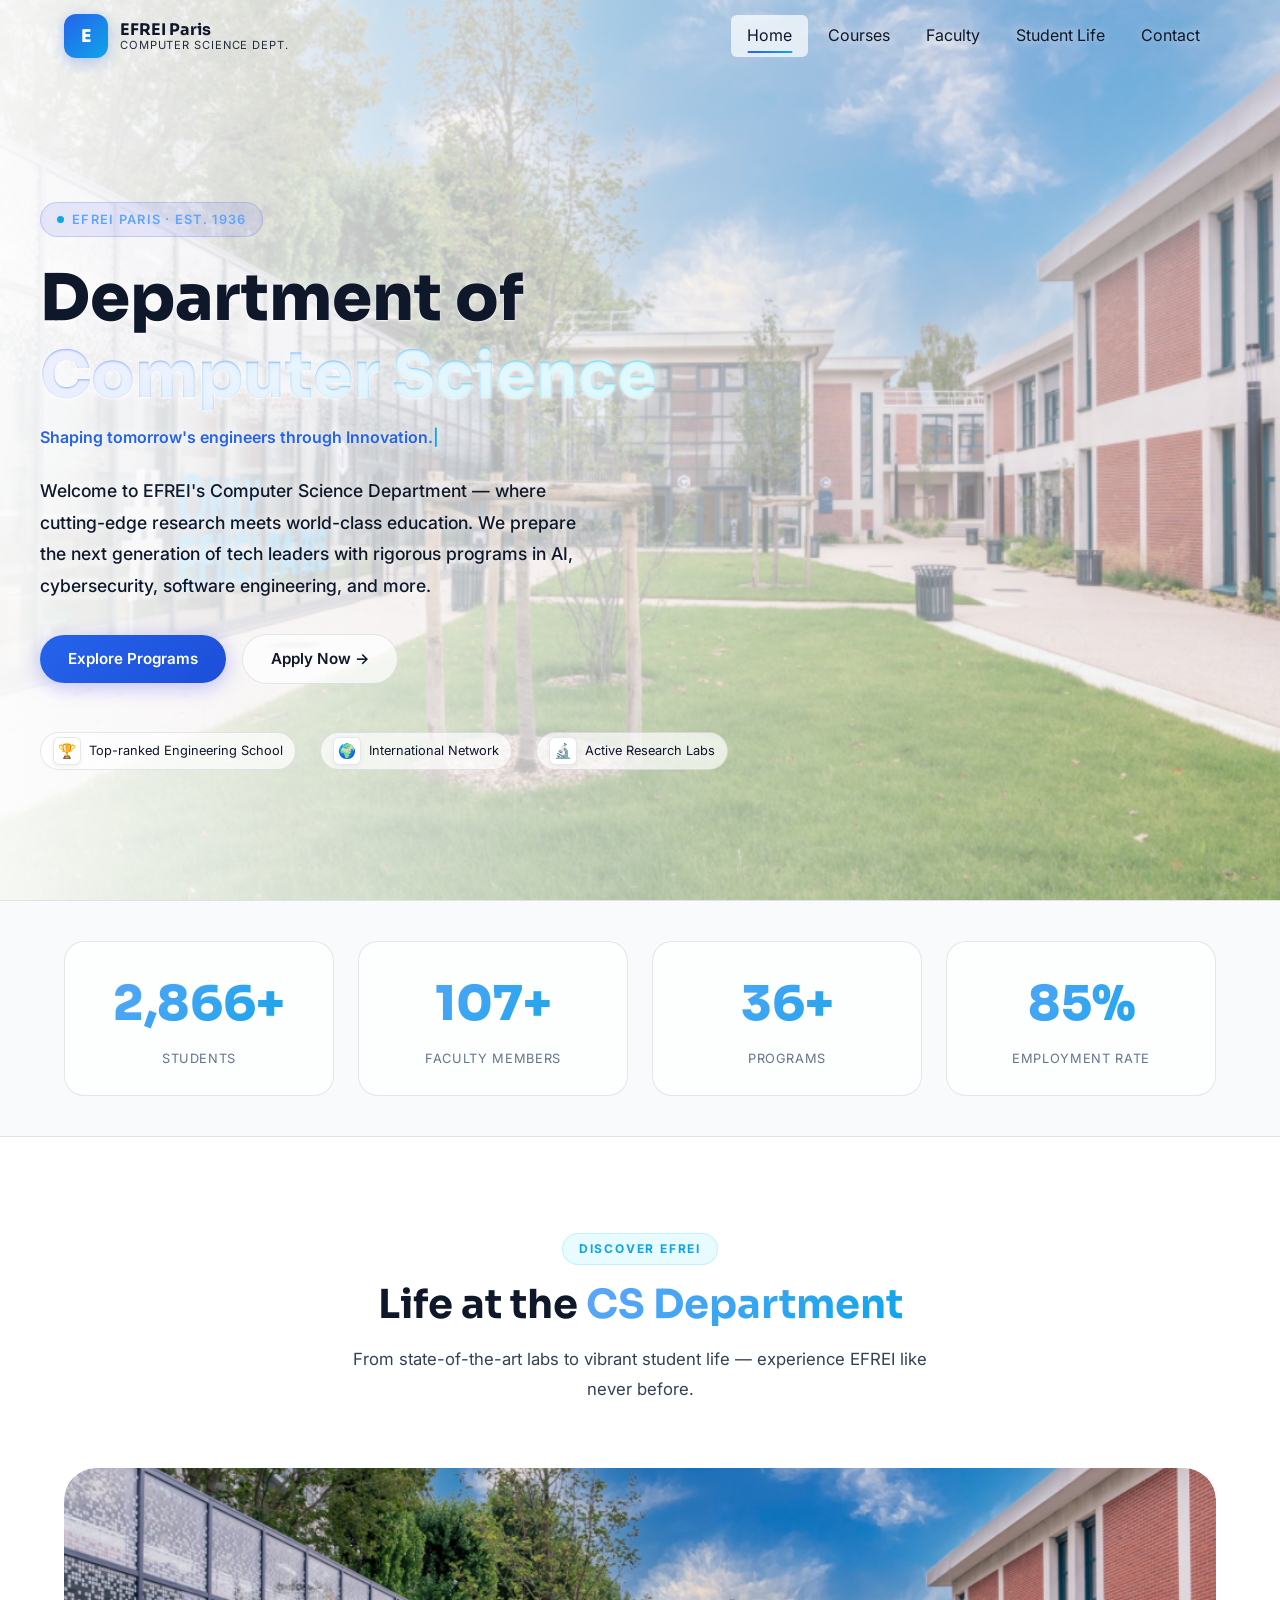
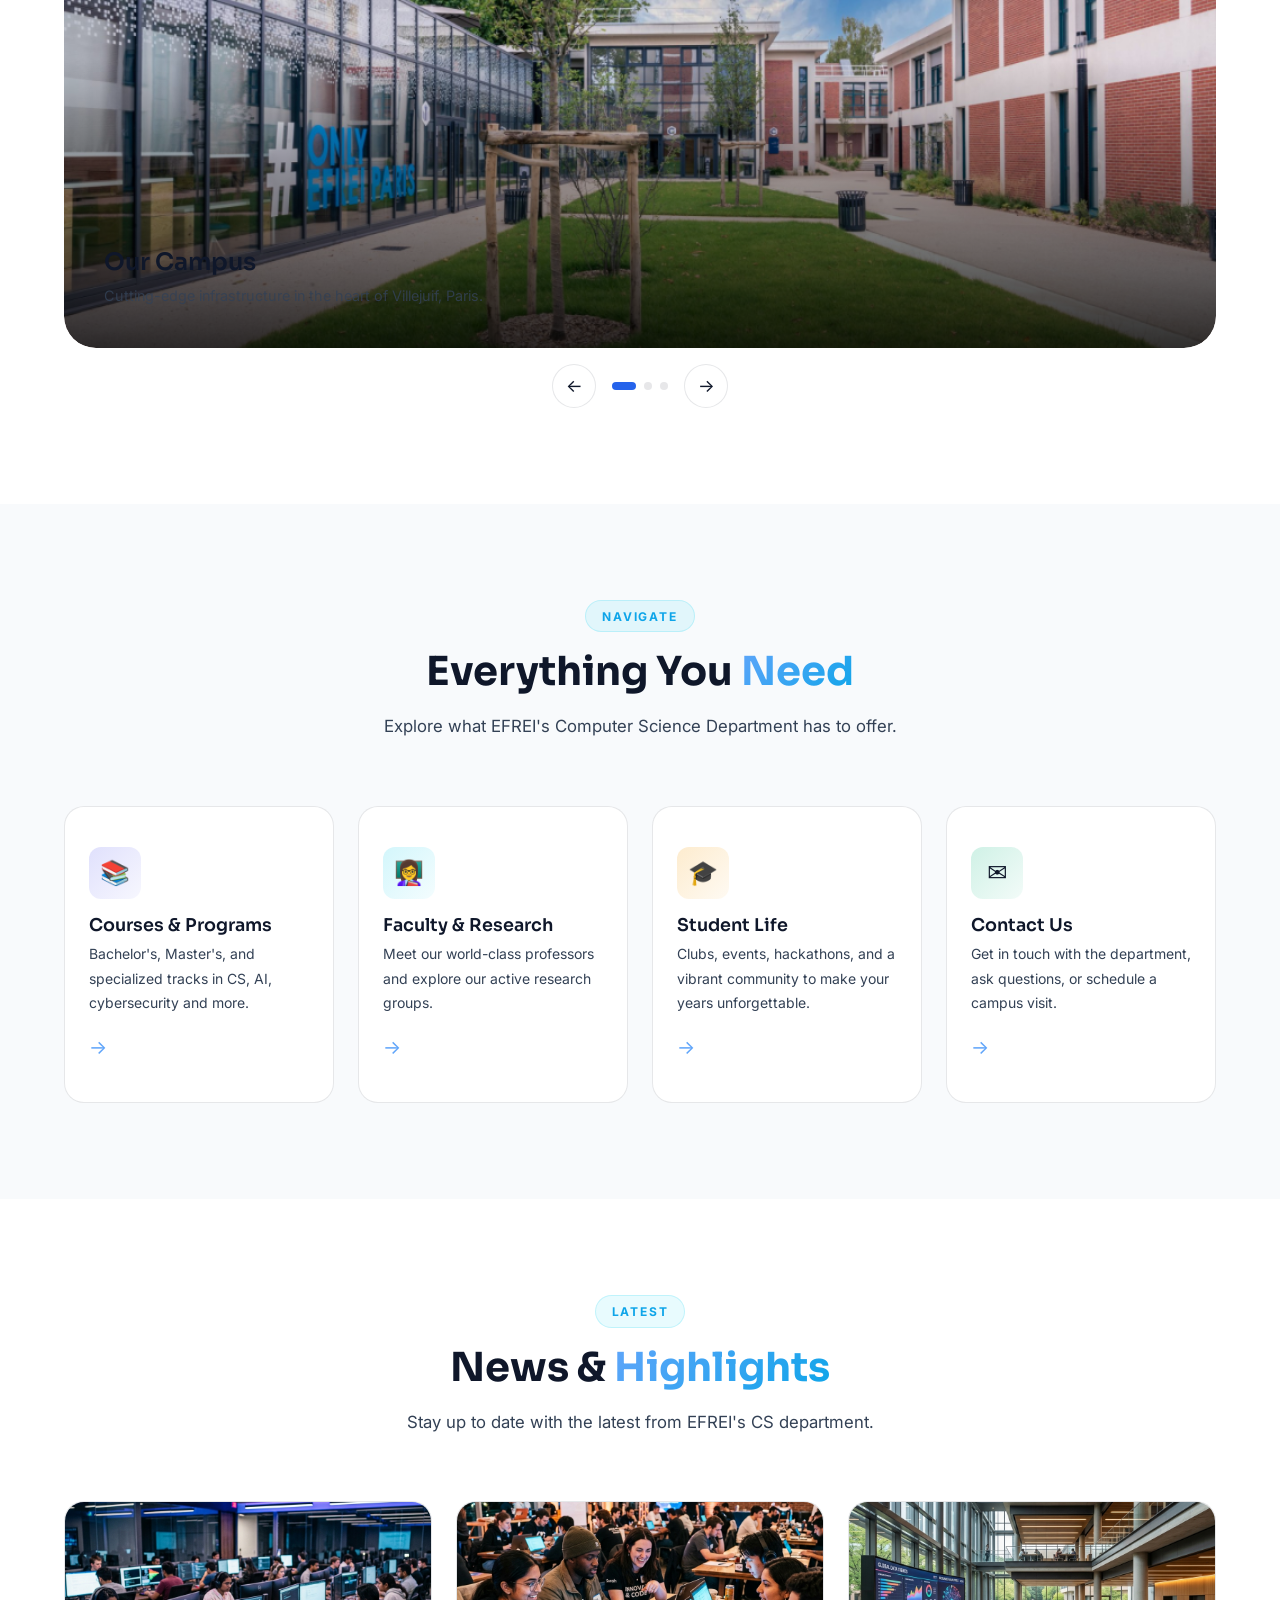
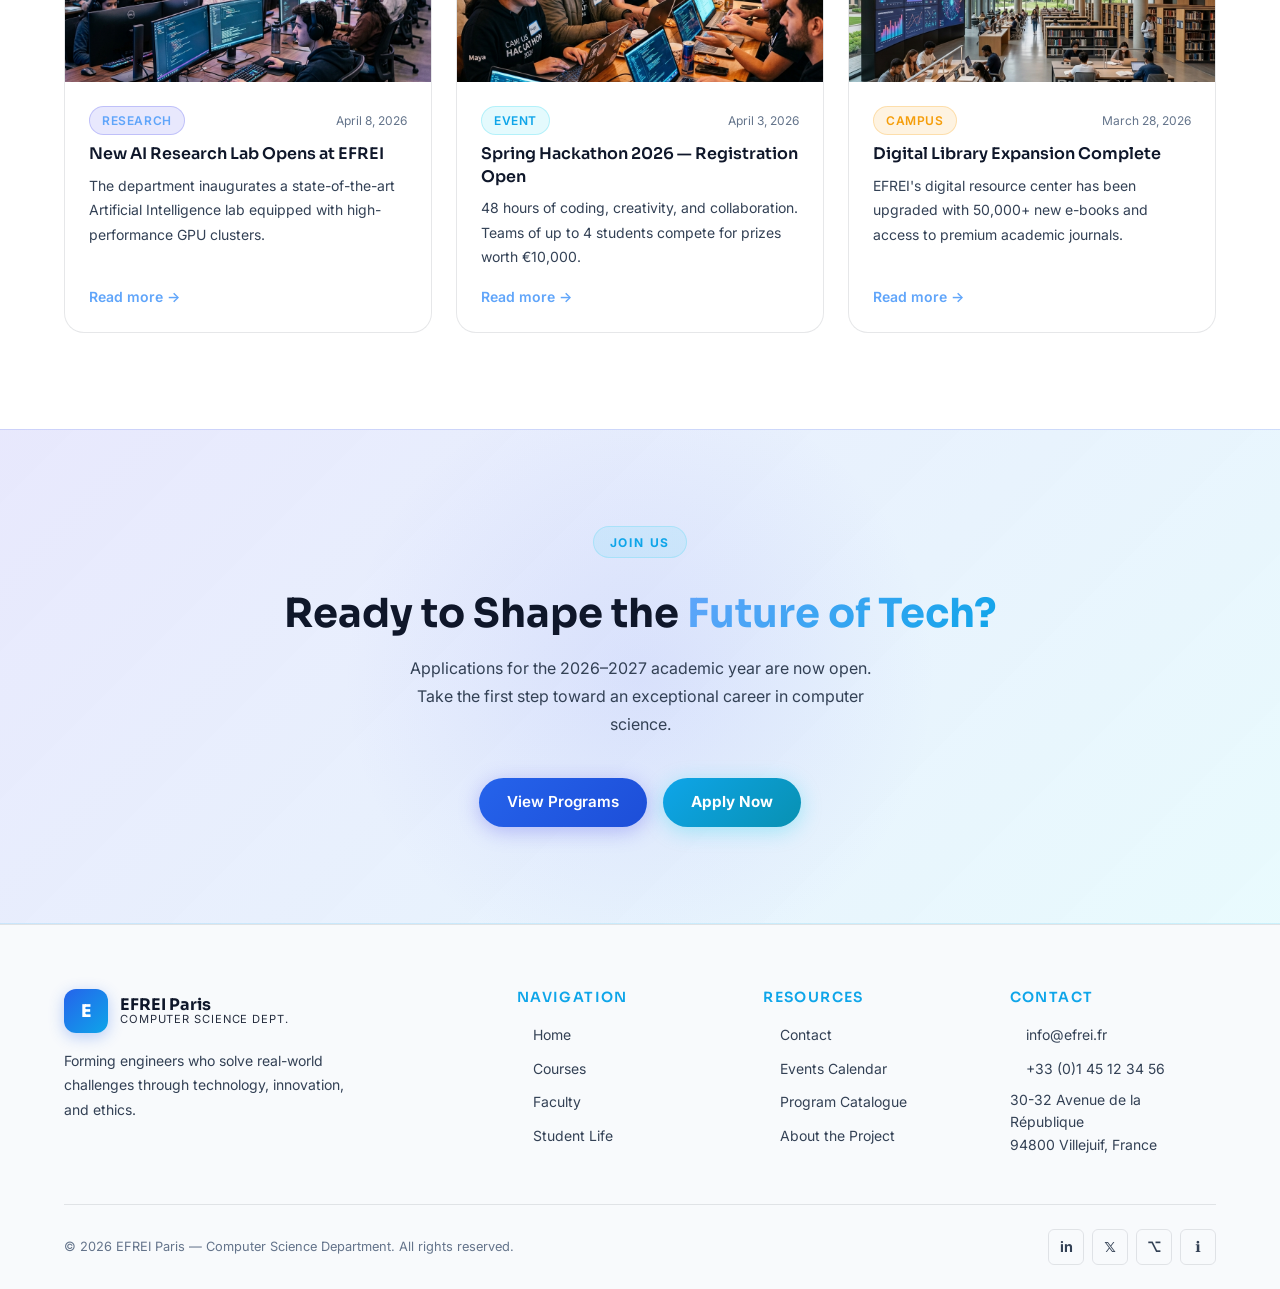
==== index.html @ dd6ec796 "Initial commit of the Web Project" ====
<!DOCTYPE html>
<html lang="en">

<head>
  <meta charset="UTF-8">
  <meta name="viewport" content="width=device-width, initial-scale=1.0">
  <meta name="description"
    content="EFREI Paris — Computer Science Department. Discover our programs, faculty, research, and student life at one of France's leading engineering schools.">
  <meta name="keywords" content="EFREI, computer science, engineering, Paris, university, CS programs">
  <meta name="author" content="Mathys CUEVAS--YIM, Erwan WONG">
  <title>EFREI — Computer Science Department</title>
  <link rel="stylesheet" href="assets/css/style.css">
  <link rel="stylesheet" href="assets/css/animations.css">
  <link rel="stylesheet" href="assets/css/responsive.css">
  <style>
    /* ---- HOME-SPECIFIC STYLES ---- */

    /* Hero */
    .hero {
      min-height: 100vh;
      display: flex;
      align-items: center;
      position: relative;
      overflow: hidden;
      background: #ffffff;
    }

    .hero-bg {
      position: absolute;
      inset: 0;
      background-image: url('assets/images/Campus.png');
      background-size: cover;
      background-position: center;
      opacity: 1;
      z-index: 0;
    }

    .hero-bg-gradient {
      position: absolute;
      inset: 0;
      background: linear-gradient(90deg,
          rgba(255, 255, 255, 0.95) 0%,
          rgba(255, 255, 255, 0.7) 40%,
          rgba(255, 255, 255, 0.3) 100%);
      z-index: 1;
    }

    .hero-content {
      position: relative;
      z-index: 2;
      padding: calc(var(--header-height) + 3rem) 0 3rem;
      width: 100%;
    }

    .hero-content-inner {
      max-width: 700px;
    }

    .hero-label {
      display: inline-flex;
      align-items: center;
      gap: 0.5rem;
      padding: 0.4rem 1rem;
      background: rgba(99, 102, 241, 0.12);
      border: 1px solid rgba(99, 102, 241, 0.25);
      border-radius: var(--radius-full);
      font-size: 0.8rem;
      font-weight: 600;
      color: var(--color-primary-light);
      text-transform: uppercase;
      letter-spacing: 0.1em;
      margin-bottom: 1.5rem;
    }

    .hero-label-dot {
      width: 7px;
      height: 7px;
      border-radius: 50%;
      background: var(--color-accent);
      animation: pulseDot 2s ease infinite;
    }

    .hero-title {
      margin-bottom: 0.5rem;
      font-size: clamp(2.4rem, 6vw, 4rem);
      text-shadow: 0 1px 2px rgba(255, 255, 255, 0.8), 0 0 15px rgba(255, 255, 255, 0.5);
    }

    .hero-typed-line {
      min-height: 1.3em;
      color: var(--color-primary);
      font-weight: 600;
      text-shadow: 0 0 10px rgba(255, 255, 255, 0.8);
    }

    .hero-desc {
      font-size: 1.1rem;
      line-height: 1.8;
      margin: 1.5rem 0 2rem;
      max-width: 560px;
      text-shadow: 0 0 10px rgba(255, 255, 255, 0.8);
      font-weight: 500;
      color: var(--text-primary);
    }

    .hero-actions {
      display: flex;
      align-items: center;
      gap: 1rem;
      flex-wrap: wrap;
      margin-bottom: 3rem;
    }

    .hero-badge-row {
      display: flex;
      gap: 1.5rem;
      align-items: center;
      flex-wrap: wrap;
    }

    .hero-badge {
      display: flex;
      align-items: center;
      gap: 0.5rem;
      font-size: 0.8rem;
      color: var(--text-primary);
      background: rgba(255, 255, 255, 0.7);
      padding: 0.25rem 0.75rem;
      border-radius: var(--radius-full);
      backdrop-filter: blur(4px);
      -webkit-backdrop-filter: blur(4px);
      border: 1px solid var(--glass-border);
    }

    .hero-badge-icon {
      width: 28px;
      height: 28px;
      border-radius: var(--radius-sm);
      background: #fff;
      border: 1px solid var(--glass-border);
      display: flex;
      align-items: center;
      justify-content: center;
      font-size: 0.9rem;
      box-shadow: 0 2px 5px rgba(0,0,0,0.05);
    }

    /* Stats section */
    .stats-section {
      background: var(--bg-secondary);
      border-top: 1px solid var(--glass-border);
      border-bottom: 1px solid var(--glass-border);
      padding: var(--space-xl) 0;
    }

    .hero-stats {
      display: grid;
      grid-template-columns: repeat(4, 1fr);
      gap: var(--space-lg);
    }

    .stat-item {
      text-align: center;
      padding: var(--space-lg);
      border-radius: var(--radius-lg);
      background: var(--glass);
      border: 1px solid var(--glass-border);
      transition: all var(--transition-base);
    }

    .stat-item:hover {
      border-color: rgba(99, 102, 241, 0.3);
      background: rgba(99, 102, 241, 0.05);
      transform: translateY(-4px);
    }

    .stat-label {
      font-size: 0.8rem;
      color: var(--text-muted);
      margin-top: 0.35rem;
      text-transform: uppercase;
      letter-spacing: 0.05em;
    }

    /* Carousel section */
    .carousel-section {
      padding: var(--space-3xl) 0;
      background: var(--bg-primary);
    }

    .carousel-slide-content {
      position: relative;
      height: 480px;
      overflow: hidden;
      border-radius: var(--radius-xl);
    }

    .carousel-slide-content img {
      width: 100%;
      height: 100%;
      object-fit: cover;
    }

    .carousel-slide-overlay {
      position: absolute;
      inset: 0;
      background: linear-gradient(to top, rgba(0, 0, 0, 0.8) 0%, transparent 60%);
      display: flex;
      align-items: flex-end;
      padding: var(--space-xl);
    }

    .carousel-slide-text h3 {
      font-size: 1.5rem;
      margin-bottom: 0.35rem;
    }

    .carousel-slide-text p {
      font-size: 0.9rem;
      opacity: 0.85;
    }

    /* Quick Links */
    .quick-links-section {
      padding: var(--space-3xl) 0;
      background: var(--bg-secondary);
    }

    .quick-links-grid {
      display: grid;
      grid-template-columns: repeat(4, 1fr);
      gap: var(--space-lg);
    }

    .quick-link-card {
      display: flex;
      flex-direction: column;
      align-items: flex-start;
      padding: var(--space-xl) var(--space-lg);
      background: var(--surface);
      border: 1px solid var(--glass-border);
      border-radius: var(--radius-lg);
      text-decoration: none;
      transition: all var(--transition-base);
      position: relative;
      overflow: hidden;
    }

    .quick-link-card::before {
      content: '';
      position: absolute;
      inset: 0;
      background: linear-gradient(135deg, rgba(99, 102, 241, 0.08), transparent);
      opacity: 0;
      transition: opacity var(--transition-base);
    }

    .quick-link-card:hover {
      transform: translateY(-8px);
      border-color: rgba(99, 102, 241, 0.4);
      box-shadow: var(--shadow-lg), var(--shadow-glow);
    }

    .quick-link-card:hover::before {
      opacity: 1;
    }

    .quick-link-icon {
      width: 52px;
      height: 52px;
      border-radius: var(--radius-md);
      display: flex;
      align-items: center;
      justify-content: center;
      font-size: 1.5rem;
      margin-bottom: var(--space-md);
    }

    .quick-link-card h3 {
      font-size: 1.1rem;
      margin-bottom: 0.4rem;
      position: relative;
    }

    .quick-link-card p {
      font-size: 0.875rem;
      position: relative;
      flex: 1;
    }

    .quick-link-arrow {
      margin-top: var(--space-md);
      color: var(--color-primary-light);
      font-size: 1.2rem;
      transition: transform var(--transition-base);
      position: relative;
    }

    .quick-link-card:hover .quick-link-arrow {
      transform: translateX(6px);
    }

    /* News / highlights */
    .news-section {
      padding: var(--space-3xl) 0;
      background: var(--bg-primary);
    }

    .news-card {
      background: var(--surface);
      border: 1px solid var(--glass-border);
      border-radius: var(--radius-lg);
      overflow: hidden;
      transition: all var(--transition-base);
      display: flex;
      flex-direction: column;
    }

    .news-card:hover {
      transform: translateY(-6px);
      box-shadow: var(--shadow-lg), var(--shadow-glow);
      border-color: rgba(99, 102, 241, 0.3);
    }

    .news-card-img {
      width: 100%;
      height: 180px;
      object-fit: cover;
    }

    .news-card-body {
      padding: var(--space-lg);
      flex: 1;
      display: flex;
      flex-direction: column;
    }

    .news-meta {
      display: flex;
      align-items: center;
      justify-content: space-between;
      margin-bottom: var(--space-sm);
    }

    .news-date {
      font-size: 0.75rem;
      color: var(--text-muted);
    }

    .news-card-body h4 {
      margin-bottom: 0.5rem;
      font-size: 1rem;
      line-height: 1.4;
    }

    .news-card-body p {
      font-size: 0.875rem;
      flex: 1;
    }

    .news-read-more {
      margin-top: var(--space-md);
      font-size: 0.875rem;
      font-weight: 600;
      color: var(--color-primary-light);
      display: inline-flex;
      align-items: center;
      gap: 0.35rem;
      transition: gap var(--transition-fast);
    }

    .news-card:hover .news-read-more {
      gap: 0.65rem;
    }

    /* CTA banner */
    .cta-banner {
      padding: var(--space-3xl) 0;
      background: linear-gradient(135deg, rgba(99, 102, 241, 0.15) 0%, rgba(34, 211, 238, 0.1) 100%);
      border-top: 1px solid rgba(99, 102, 241, 0.2);
      border-bottom: 1px solid rgba(34, 211, 238, 0.15);
      text-align: center;
      position: relative;
      overflow: hidden;
    }

    .cta-banner::before {
      content: '';
      position: absolute;
      top: 50%;
      left: 50%;
      transform: translate(-50%, -50%);
      width: 600px;
      height: 600px;
      background: radial-gradient(circle, rgba(99, 102, 241, 0.12), transparent 70%);
      pointer-events: none;
    }

    .cta-banner-content {
      position: relative;
      z-index: 1;
    }

    .cta-banner h2 {
      margin-bottom: var(--space-md);
    }

    .cta-banner p {
      max-width: 500px;
      margin: 0 auto var(--space-xl);
    }

    .cta-banner-actions {
      display: flex;
      align-items: center;
      justify-content: center;
      gap: var(--space-md);
      flex-wrap: wrap;
    }
  </style>
</head>

<body>

  <!-- Scroll Progress -->
  <div id="scroll-progress" role="progressbar" aria-label="Page scroll progress"></div>

  <!-- ===== HEADER ===== -->
  <header id="site-header">
    <div class="container header-inner">

      <a href="index.html" class="site-logo" aria-label="EFREI Computer Science Department Home">
        <div class="logo-mark" aria-hidden="true">E</div>
        <div class="logo-text">
          <span class="logo-title">EFREI Paris</span>
          <span class="logo-sub">Computer Science Dept.</span>
        </div>
      </a>

      <nav class="main-nav" aria-label="Main navigation">
        <ul>
          <li><a href="index.html" class="active">Home</a></li>
          <li><a href="pages/courses.html">Courses</a></li>
          <li><a href="pages/faculty.html">Faculty</a></li>
          <li><a href="pages/student-life.html">Student Life</a></li>
          <li><a href="pages/contact.html">Contact</a></li>
        </ul>
      </nav>

      <button class="hamburger" id="hamburger" aria-label="Open navigation menu" aria-expanded="false"
        aria-controls="mobile-nav">
        <span></span><span></span><span></span>
      </button>

    </div>
  </header>

  <!-- Mobile Nav -->
  <nav class="mobile-nav" id="mobile-nav" aria-label="Mobile navigation">
    <ul>
      <li><a href="index.html" class="active">Home</a></li>
      <li><a href="pages/courses.html">Courses</a></li>
      <li><a href="pages/faculty.html">Faculty</a></li>
      <li><a href="pages/student-life.html">Student Life</a></li>
      <li><a href="pages/contact.html">Contact</a></li>
      <li><a href="pages/about.html">About the Project</a></li>
    </ul>
  </nav>

  <!-- ===== HERO ===== -->
  <main>
    <section class="hero" aria-label="Hero section">
      <div class="hero-bg" aria-hidden="true"></div>
      <div class="hero-bg-gradient" aria-hidden="true"></div>

      <!-- Animated orbs -->
      <div class="hero-orb hero-orb-1" aria-hidden="true"></div>
      <div class="hero-orb hero-orb-2" aria-hidden="true"></div>
      <div class="hero-orb hero-orb-3" aria-hidden="true"></div>

      <!-- Floating shapes -->
      <div class="float-shape float-shape-1" aria-hidden="true"></div>
      <div class="float-shape float-shape-2" aria-hidden="true"></div>
      <div class="float-shape float-shape-3" aria-hidden="true"></div>

      <div class="container hero-content">
        <div class="hero-content-inner">

          <div class="hero-label hero-animate-1">
            <span class="hero-label-dot" aria-hidden="true"></span>
            EFREI Paris · Est. 1936
          </div>

          <h1 class="hero-title hero-animate-2">
            Department of<br>
            <span class="animated-gradient-text">Computer Science</span>
          </h1>

          <p class="hero-typed-line hero-animate-2" aria-live="polite">
            Shaping tomorrow's engineers through
            <span id="typing-target" class="typing-cursor" aria-hidden="true">Innovation.</span>
          </p>

          <p class="hero-desc hero-animate-3">
            Welcome to EFREI's Computer Science Department — where cutting-edge research meets
            world-class education. We prepare the next generation of tech leaders with rigorous
            programs in AI, cybersecurity, software engineering, and more.
          </p>

          <div class="hero-actions hero-animate-4">
            <a href="pages/courses.html" class="btn btn-primary">Explore Programs</a>
            <a href="pages/contact.html" class="btn btn-outline">Apply Now →</a>
          </div>

          <div class="hero-badge-row hero-animate-5">
            <div class="hero-badge">
              <span class="hero-badge-icon" aria-hidden="true">🏆</span>
              <span>Top-ranked Engineering School</span>
            </div>
            <div class="hero-badge">
              <span class="hero-badge-icon" aria-hidden="true">🌍</span>
              <span>International Network</span>
            </div>
            <div class="hero-badge">
              <span class="hero-badge-icon" aria-hidden="true">🔬</span>
              <span>Active Research Labs</span>
            </div>
          </div>

        </div>
      </div>
    </section>

    <!-- ===== STATS ===== -->
    <section class="stats-section" aria-label="Department statistics">
      <div class="container">
        <div class="hero-stats">

          <div class="stat-item reveal">
            <span class="stat-number" data-target="3200" data-suffix="+" aria-label="3200 plus students">0</span>
            <p class="stat-label">Students</p>
          </div>

          <div class="stat-item reveal delay-1">
            <span class="stat-number" data-target="120" data-suffix="+" aria-label="120 plus faculty">0</span>
            <p class="stat-label">Faculty Members</p>
          </div>

          <div class="stat-item reveal delay-2">
            <span class="stat-number" data-target="40" data-suffix="+" aria-label="40 plus programs">0</span>
            <p class="stat-label">Programs</p>
          </div>

          <div class="stat-item reveal delay-3">
            <span class="stat-number" data-target="95" data-suffix="%" aria-label="95 percent employment rate">0</span>
            <p class="stat-label">Employment Rate</p>
          </div>

        </div>
      </div>
    </section>

    <!-- ===== CAROUSEL ===== -->
    <section class="carousel-section" aria-label="Campus gallery">
      <div class="container">
        <div class="section-header reveal">
          <span class="section-label">Discover EFREI</span>
          <h2 class="section-title">Life at the <span>CS Department</span></h2>
          <p class="section-desc">From state-of-the-art labs to vibrant student life — experience EFREI like never
            before.</p>
        </div>

        <div class="carousel-wrapper" role="region" aria-label="Campus image carousel" tabindex="0">
          <div class="carousel-track">

            <div class="carousel-slide" role="group" aria-label="Slide 1 of 3">
              <div class="carousel-slide-content">
                <img src="assets/images/Campus.png" alt="EFREI campus modern architecture" loading="lazy">
                <div class="carousel-slide-overlay">
                  <div class="carousel-slide-text">
                    <h3>Our Campus</h3>
                    <p>Cutting-edge infrastructure in the heart of Villejuif, Paris.</p>
                  </div>
                </div>
              </div>
            </div>

            <div class="carousel-slide" role="group" aria-label="Slide 2 of 3">
              <div class="carousel-slide-content">
                <img src="assets/images/cs_lab.png" alt="Modern CS laboratory with students coding" loading="lazy">
                <div class="carousel-slide-overlay">
                  <div class="carousel-slide-text">
                    <h3>State-of-the-Art Labs</h3>
                    <p>Fully equipped computing labs open 7 days a week for students.</p>
                  </div>
                </div>
              </div>
            </div>

            <div class="carousel-slide" role="group" aria-label="Slide 3 of 3">
              <div class="carousel-slide-content">
                <img src="assets/images/student_hackathon.png" alt="Students collaborating at a hackathon event"
                  loading="lazy">
                <div class="carousel-slide-overlay">
                  <div class="carousel-slide-text">
                    <h3>Innovation &amp; Events</h3>
                    <p>Regular hackathons, seminars, and industry partnerships drive innovation.</p>
                  </div>
                </div>
              </div>
            </div>

          </div>
        </div>

        <div class="carousel-controls" aria-label="Carousel controls">
          <button class="carousel-btn carousel-btn-prev" aria-label="Previous slide">&#8592;</button>
          <div class="carousel-dots" role="tablist" aria-label="Carousel slide indicators"></div>
          <button class="carousel-btn carousel-btn-next" aria-label="Next slide">&#8594;</button>
        </div>

      </div>
    </section>

    <!-- ===== QUICK LINKS ===== -->
    <section class="quick-links-section" aria-label="Quick navigation">
      <div class="container">
        <div class="section-header reveal">
          <span class="section-label">Navigate</span>
          <h2 class="section-title">Everything You <span>Need</span></h2>
          <p class="section-desc">Explore what EFREI's Computer Science Department has to offer.</p>
        </div>

        <div class="quick-links-grid">

          <a href="pages/courses.html" class="quick-link-card tilt-card reveal">
            <div class="quick-link-icon"
              style="background: linear-gradient(135deg, rgba(99,102,241,0.2), rgba(99,102,241,0.05));"
              aria-hidden="true">📚</div>
            <h3>Courses &amp; Programs</h3>
            <p>Bachelor's, Master's, and specialized tracks in CS, AI, cybersecurity and more.</p>
            <span class="quick-link-arrow" aria-hidden="true">→</span>
          </a>

          <a href="pages/faculty.html" class="quick-link-card tilt-card reveal delay-1">
            <div class="quick-link-icon"
              style="background: linear-gradient(135deg, rgba(34,211,238,0.2), rgba(34,211,238,0.05));"
              aria-hidden="true">👩‍🏫</div>
            <h3>Faculty &amp; Research</h3>
            <p>Meet our world-class professors and explore our active research groups.</p>
            <span class="quick-link-arrow" aria-hidden="true">→</span>
          </a>

          <a href="pages/student-life.html" class="quick-link-card tilt-card reveal delay-2">
            <div class="quick-link-icon"
              style="background: linear-gradient(135deg, rgba(245,158,11,0.2), rgba(245,158,11,0.05));"
              aria-hidden="true">🎓</div>
            <h3>Student Life</h3>
            <p>Clubs, events, hackathons, and a vibrant community to make your years unforgettable.</p>
            <span class="quick-link-arrow" aria-hidden="true">→</span>
          </a>

          <a href="pages/contact.html" class="quick-link-card tilt-card reveal delay-3">
            <div class="quick-link-icon"
              style="background: linear-gradient(135deg, rgba(16,185,129,0.2), rgba(16,185,129,0.05));"
              aria-hidden="true">✉️</div>
            <h3>Contact Us</h3>
            <p>Get in touch with the department, ask questions, or schedule a campus visit.</p>
            <span class="quick-link-arrow" aria-hidden="true">→</span>
          </a>

        </div>
      </div>
    </section>

    <!-- ===== NEWS ===== -->
    <section class="news-section" aria-label="Latest news and highlights">
      <div class="container">
        <div class="section-header reveal">
          <span class="section-label">Latest</span>
          <h2 class="section-title">News &amp; <span>Highlights</span></h2>
          <p class="section-desc">Stay up to date with the latest from EFREI's CS department.</p>
        </div>

        <div class="grid-3">

          <article class="news-card reveal">
            <img src="assets/images/cs_lab.png" alt="Students working in AI research lab" class="news-card-img"
              loading="lazy">
            <div class="news-card-body">
              <div class="news-meta">
                <span class="tag tag-primary">Research</span>
                <span class="news-date">April 8, 2026</span>
              </div>
              <h4>New AI Research Lab Opens at EFREI</h4>
              <p>The department inaugurates a state-of-the-art Artificial Intelligence lab equipped with
                high-performance GPU clusters.</p>
              <a href="pages/faculty.html" class="news-read-more">Read more →</a>
            </div>
          </article>

          <article class="news-card reveal delay-1">
            <img src="assets/images/student_hackathon.png" alt="Students at the Spring Hackathon 2026"
              class="news-card-img" loading="lazy">
            <div class="news-card-body">
              <div class="news-meta">
                <span class="tag tag-accent">Event</span>
                <span class="news-date">April 3, 2026</span>
              </div>
              <h4>Spring Hackathon 2026 — Registration Open</h4>
              <p>48 hours of coding, creativity, and collaboration. Teams of up to 4 students compete for prizes worth
                €10,000.</p>
              <a href="pages/student-life.html" class="news-read-more">Read more →</a>
            </div>
          </article>

          <article class="news-card reveal delay-2">
            <img src="assets/images/campus_library.png" alt="EFREI digital library upgrade" class="news-card-img"
              loading="lazy">
            <div class="news-card-body">
              <div class="news-meta">
                <span class="tag tag-gold">Campus</span>
                <span class="news-date">March 28, 2026</span>
              </div>
              <h4>Digital Library Expansion Complete</h4>
              <p>EFREI's digital resource center has been upgraded with 50,000+ new e-books and access to premium
                academic journals.</p>
              <a href="pages/student-life.html" class="news-read-more">Read more →</a>
            </div>
          </article>

        </div>
      </div>
    </section>

    <!-- ===== CTA BANNER ===== -->
    <section class="cta-banner" aria-label="Call to action — Apply to EFREI">
      <div class="container">
        <div class="cta-banner-content reveal">
          <span class="section-label">Join Us</span>
          <h2 class="mt-md">Ready to Shape the <span class="gradient-text">Future of Tech?</span></h2>
          <p class="mt-md">Applications for the 2026–2027 academic year are now open. Take the first step toward an
            exceptional career in computer science.</p>
          <div class="cta-banner-actions mt-xl">
            <a href="pages/courses.html" class="btn btn-primary">View Programs</a>
            <a href="pages/contact.html" class="btn btn-accent">Apply Now</a>
          </div>
        </div>
      </div>
    </section>
  </main>

  <!-- ===== FOOTER ===== -->
  <footer id="site-footer" aria-label="Site footer">
    <div class="container">
      <div class="footer-grid">

        <div class="footer-brand">
          <a href="index.html" class="site-logo" aria-label="EFREI CS Department home">
            <div class="logo-mark" aria-hidden="true">E</div>
            <div class="logo-text">
              <span class="logo-title">EFREI Paris</span>
              <span class="logo-sub">Computer Science Dept.</span>
            </div>
          </a>
          <p>Forming engineers who solve real-world challenges through technology, innovation, and ethics.</p>
        </div>

        <nav class="footer-col" aria-label="Quick links footer navigation">
          <h5>Navigation</h5>
          <ul>
            <li><a href="index.html">Home</a></li>
            <li><a href="pages/courses.html">Courses</a></li>
            <li><a href="pages/faculty.html">Faculty</a></li>
            <li><a href="pages/student-life.html">Student Life</a></li>
          </ul>
        </nav>

        <nav class="footer-col" aria-label="Resources footer navigation">
          <h5>Resources</h5>
          <ul>
            <li><a href="pages/contact.html">Contact</a></li>
            <li><a href="pages/student-life.html">Events Calendar</a></li>
            <li><a href="pages/courses.html">Program Catalogue</a></li>
            <li><a href="pages/about.html">About the Project</a></li>
          </ul>
        </nav>

        <div class="footer-col">
          <h5>Contact</h5>
          <ul>
            <li><a href="mailto:info@efrei.fr">info@efrei.fr</a></li>
            <li><a href="tel:+33145123456">+33 (0)1 45 12 34 56</a></li>
            <li>
              <address style="font-style:normal;color:var(--text-secondary);font-size:0.875rem;">30-32 Avenue de la
                République<br>94800 Villejuif, France</address>
            </li>
          </ul>
        </div>

      </div>

      <div class="footer-bottom">
        <p>&copy; 2026 EFREI Paris — Computer Science Department. All rights reserved.</p>
        <div class="footer-social" aria-label="Social media links">
          <a href="#" class="social-icon" aria-label="LinkedIn">in</a>
          <a href="#" class="social-icon" aria-label="Twitter/X">𝕏</a>
          <a href="#" class="social-icon" aria-label="GitHub">⌥</a>
          <a href="pages/about.html" class="social-icon" aria-label="About the project">ℹ</a>
        </div>
      </div>
    </div>
  </footer>

  <!-- Back to top -->
  <button id="back-to-top" aria-label="Scroll back to top">↑</button>

  <!-- Scripts -->
  <script src="assets/js/nav.js"></script>
  <script src="assets/js/carousel.js"></script>
  <script src="assets/js/animations.js"></script>
  <script src="assets/js/forms.js"></script>

</body>

</html>
---- assets/css/style.css ----
/* ===================================================
   EFREI CS Department — Global Stylesheet
   style.css
   =================================================== */

/* ---- Google Fonts ---- */
@import url('https://fonts.googleapis.com/css2?family=Inter:wght@300;400;500;600;700&family=Sora:wght@400;600;700;800&display=swap');

/* ---- CSS Variables / Design Tokens ---- */
:root {
  /* Colors */
  --bg-primary:    #ffffff;
  --bg-secondary:  #f8fafc;
  --bg-tertiary:   #f1f5f9;
  --surface:       rgba(255, 255, 255, 0.95);
  --glass:         rgba(255, 255, 255, 0.7);
  --glass-border:  rgba(15, 23, 42, 0.1);

  --color-primary:  #2563eb;
  --color-primary-light: #60a5fa;
  --color-primary-dark:  #1d4ed8;
  --color-accent:   #0ea5e9;
  --color-gold:     #f59e0b;
  --color-success:  #10b981;
  --color-error:    #ef4444;
  --color-warning:  #f59e0b;

  --text-primary:   #0f172a;
  --text-secondary: #334155;
  --text-muted:     #64748b;

  /* Typography */
  --font-body:      'Inter', system-ui, sans-serif;
  --font-heading:   'Sora', system-ui, sans-serif;

  /* Spacing */
  --space-xs:   0.25rem;
  --space-sm:   0.5rem;
  --space-md:   1rem;
  --space-lg:   1.5rem;
  --space-xl:   2.5rem;
  --space-2xl:  4rem;
  --space-3xl:  6rem;

  /* Border Radius */
  --radius-sm:  0.375rem;
  --radius-md:  0.75rem;
  --radius-lg:  1.25rem;
  --radius-xl:  2rem;
  --radius-full: 9999px;

  /* Shadows */
  --shadow-sm:  0 1px 3px rgba(0,0,0,0.05);
  --shadow-md:  0 4px 12px rgba(15,23,42,0.08);
  --shadow-lg:  0 10px 40px rgba(15,23,42,0.1);
  --shadow-glow: 0 0 30px rgba(37, 99, 235, 0.15);
  --shadow-glow-accent: 0 0 30px rgba(14, 165, 233, 0.1);

  /* Transitions */
  --transition-fast: 0.15s ease;
  --transition-base: 0.3s ease;
  --transition-slow: 0.5s ease;

  /* Layout */
  --max-width: 1200px;
  --header-height: 72px;
}

/* ---- Reset & Base ---- */
*, *::before, *::after {
  box-sizing: border-box;
  margin: 0;
  padding: 0;
}

html {
  scroll-behavior: smooth;
  font-size: 16px;
}

body {
  font-family: var(--font-body);
  background-color: var(--bg-primary);
  color: var(--text-primary);
  line-height: 1.6;
  min-height: 100vh;
  overflow-x: hidden;
}

img {
  max-width: 100%;
  height: auto;
  display: block;
}

a {
  color: inherit;
  text-decoration: none;
}

ul, ol {
  list-style: none;
}

button {
  cursor: pointer;
  font-family: var(--font-body);
  border: none;
  background: none;
}

input, textarea, select {
  font-family: var(--font-body);
}

/* ---- Typography ---- */
h1, h2, h3, h4, h5, h6 {
  font-family: var(--font-heading);
  line-height: 1.2;
  color: var(--text-primary);
}

h1 { font-size: clamp(2rem, 5vw, 3.5rem); font-weight: 800; }
h2 { font-size: clamp(1.6rem, 3.5vw, 2.5rem); font-weight: 700; }
h3 { font-size: clamp(1.2rem, 2.5vw, 1.75rem); font-weight: 600; }
h4 { font-size: 1.125rem; font-weight: 600; }
h5 { font-size: 1rem; font-weight: 600; }

p { color: var(--text-secondary); line-height: 1.75; }

/* ---- Layout Utilities ---- */
.container {
  width: 100%;
  max-width: var(--max-width);
  margin: 0 auto;
  padding: 0 var(--space-lg);
}

.section {
  padding: var(--space-3xl) 0;
}

.section-header {
  text-align: center;
  margin-bottom: var(--space-2xl);
}

.section-label {
  display: inline-block;
  font-size: 0.75rem;
  font-weight: 700;
  text-transform: uppercase;
  letter-spacing: 0.15em;
  color: var(--color-accent);
  background: rgba(34, 211, 238, 0.1);
  border: 1px solid rgba(34, 211, 238, 0.2);
  padding: 0.35rem 1rem;
  border-radius: var(--radius-full);
  margin-bottom: var(--space-md);
}

.section-title {
  margin-bottom: var(--space-md);
}

.section-title span {
  background: linear-gradient(135deg, var(--color-primary-light), var(--color-accent));
  -webkit-background-clip: text;
  background-clip: text;
  -webkit-text-fill-color: transparent;
}

.section-desc {
  max-width: 600px;
  margin: 0 auto;
  color: var(--text-secondary);
  font-size: 1.05rem;
}

.grid-2 { display: grid; grid-template-columns: repeat(2, 1fr); gap: var(--space-lg); }
.grid-3 { display: grid; grid-template-columns: repeat(3, 1fr); gap: var(--space-lg); }
.grid-4 { display: grid; grid-template-columns: repeat(4, 1fr); gap: var(--space-lg); }
.flex { display: flex; }
.flex-center { display: flex; align-items: center; justify-content: center; }
.flex-between { display: flex; align-items: center; justify-content: space-between; }
.gap-sm { gap: var(--space-sm); }
.gap-md { gap: var(--space-md); }
.gap-lg { gap: var(--space-lg); }
.text-center { text-align: center; }
.mt-md { margin-top: var(--space-md); }
.mt-lg { margin-top: var(--space-lg); }
.mt-xl { margin-top: var(--space-xl); }
.mb-md { margin-bottom: var(--space-md); }
.mb-lg { margin-bottom: var(--space-lg); }

/* ---- Gradient backgrounds ---- */
.gradient-text {
  background: linear-gradient(135deg, var(--color-primary-light), var(--color-accent));
  -webkit-background-clip: text;
  background-clip: text;
  -webkit-text-fill-color: transparent;
}

/* ---- Buttons ---- */
.btn {
  display: inline-flex;
  align-items: center;
  gap: var(--space-sm);
  padding: 0.75rem 1.75rem;
  border-radius: var(--radius-full);
  font-size: 0.95rem;
  font-weight: 600;
  transition: all var(--transition-base);
  white-space: nowrap;
}

.btn-primary {
  background: linear-gradient(135deg, var(--color-primary), var(--color-primary-dark));
  color: #fff;
  box-shadow: 0 4px 20px rgba(99, 102, 241, 0.4);
}

.btn-primary:hover {
  transform: translateY(-2px);
  box-shadow: 0 8px 30px rgba(37, 99, 235, 0.4);
}

.btn-outline {
  border: 1.5px solid var(--glass-border);
  color: var(--text-primary);
  background: var(--glass);
  backdrop-filter: blur(10px);
}

.btn-outline:hover {
  border-color: var(--color-primary-light);
  color: var(--color-primary-light);
  background: rgba(99, 102, 241, 0.1);
  transform: translateY(-2px);
}

.btn-accent {
  background: linear-gradient(135deg, var(--color-accent), #0891b2);
  color: var(--bg-primary);
  font-weight: 700;
  box-shadow: 0 4px 20px rgba(34, 211, 238, 0.35);
}

.btn-accent:hover {
  transform: translateY(-2px);
  box-shadow: 0 8px 30px rgba(34, 211, 238, 0.5);
}

.btn-sm {
  padding: 0.5rem 1.25rem;
  font-size: 0.875rem;
}

/* ---- Cards ---- */
.card {
  background: var(--surface);
  border: 1px solid var(--glass-border);
  border-radius: var(--radius-lg);
  overflow: hidden;
  transition: transform var(--transition-base), box-shadow var(--transition-base), border-color var(--transition-base);
}

.card:hover {
  transform: translateY(-6px);
  box-shadow: var(--shadow-lg), var(--shadow-glow);
  border-color: rgba(99, 102, 241, 0.3);
}

.card-glass {
  background: var(--glass);
  backdrop-filter: blur(16px);
  -webkit-backdrop-filter: blur(16px);
  border: 1px solid var(--glass-border);
  border-radius: var(--radius-lg);
}

.card-body {
  padding: var(--space-lg);
}

.card-image {
  width: 100%;
  height: 200px;
  object-fit: cover;
}

/* ---- Tags / Badges ---- */
.tag {
  display: inline-block;
  padding: 0.25rem 0.75rem;
  border-radius: var(--radius-full);
  font-size: 0.75rem;
  font-weight: 600;
  text-transform: uppercase;
  letter-spacing: 0.05em;
}

.tag-primary {
  background: rgba(99, 102, 241, 0.15);
  color: var(--color-primary-light);
  border: 1px solid rgba(99, 102, 241, 0.3);
}

.tag-accent {
  background: rgba(34, 211, 238, 0.12);
  color: var(--color-accent);
  border: 1px solid rgba(34, 211, 238, 0.25);
}

.tag-gold {
  background: rgba(245, 158, 11, 0.12);
  color: var(--color-gold);
  border: 1px solid rgba(245, 158, 11, 0.25);
}

/* ---- Divider ---- */
.divider {
  height: 1px;
  background: linear-gradient(90deg, transparent, var(--glass-border), transparent);
  margin: var(--space-xl) 0;
}

/* ===================================================
   HEADER / NAVIGATION
   =================================================== */
#site-header {
  position: fixed;
  top: 0;
  left: 0;
  width: 100%;
  height: var(--header-height);
  z-index: 1000;
  transition: background var(--transition-base), box-shadow var(--transition-base);
}

#site-header.scrolled {
  background: rgba(255, 255, 255, 0.95);
  backdrop-filter: blur(20px);
  -webkit-backdrop-filter: blur(20px);
  box-shadow: 0 1px 0 var(--glass-border), var(--shadow-md);
}

.header-inner {
  display: flex;
  align-items: center;
  justify-content: space-between;
  height: 100%;
  gap: var(--space-lg);
}

/* Logo */
.site-logo {
  display: flex;
  align-items: center;
  gap: 0.75rem;
  text-decoration: none;
  flex-shrink: 0;
}

.logo-mark {
  width: 44px;
  height: 44px;
  border-radius: var(--radius-md);
  overflow: hidden;
  background: linear-gradient(135deg, var(--color-primary), var(--color-accent));
  display: flex;
  align-items: center;
  justify-content: center;
  font-family: var(--font-heading);
  font-weight: 800;
  font-size: 1.1rem;
  color: white;
  flex-shrink: 0;
  box-shadow: 0 4px 15px rgba(37, 99, 235, 0.3);
}

.logo-mark img {
  width: 100%;
  height: 100%;
  object-fit: contain;
}

.logo-text {
  display: flex;
  flex-direction: column;
  line-height: 1.1;
}

.logo-title {
  font-family: var(--font-heading);
  font-weight: 700;
  font-size: 1rem;
  color: var(--text-primary);
}

.logo-sub {
  font-size: 0.7rem;
  color: var(--text-primary);
  text-transform: uppercase;
  letter-spacing: 0.08em;
  opacity: 0.9;
}

/* Main Nav */
.main-nav ul {
  display: flex;
  align-items: center;
  gap: 0.25rem;
}

.main-nav a {
  display: block;
  padding: 0.5rem 1rem;
  border-radius: var(--radius-sm);
  color: var(--text-primary);
  text-shadow: 0 0 10px rgba(255, 255, 255, 0.5);
  transition: all var(--transition-fast);
  position: relative;
}

.main-nav a::after {
  content: '';
  position: absolute;
  bottom: 4px;
  left: 50%;
  transform: translateX(-50%) scaleX(0);
  width: calc(100% - 2rem);
  height: 2px;
  background: linear-gradient(90deg, var(--color-primary), var(--color-accent));
  border-radius: var(--radius-full);
  transition: transform var(--transition-base);
}

.main-nav a:hover,
.main-nav a.active {
  color: var(--text-primary);
  background: var(--glass);
}

.main-nav a:hover::after,
.main-nav a.active::after {
  transform: translateX(-50%) scaleX(1);
}

/* Hamburger */
.hamburger {
  display: none;
  flex-direction: column;
  gap: 5px;
  padding: 8px;
  border-radius: var(--radius-sm);
  background: transparent;
  border: 1px solid var(--glass-border);
  cursor: pointer;
}

.hamburger span {
  display: block;
  width: 22px;
  height: 2px;
  background: var(--text-primary);
  border-radius: 2px;
  transition: all var(--transition-base);
}

.hamburger.open span:nth-child(1) {
  transform: translateY(7px) rotate(45deg);
}
.hamburger.open span:nth-child(2) {
  opacity: 0;
  transform: scaleX(0);
}
.hamburger.open span:nth-child(3) {
  transform: translateY(-7px) rotate(-45deg);
}

/* Mobile nav overlay */
.mobile-nav {
  display: none;
  position: fixed;
  top: var(--header-height);
  left: 0;
  right: 0;
  background: rgba(255, 255, 255, 0.98);
  backdrop-filter: blur(20px);
  -webkit-backdrop-filter: blur(20px);
  border-bottom: 1px solid var(--glass-border);
  z-index: 999;
  padding: var(--space-md) 0;
  transform: translateY(-10px);
  opacity: 0;
  transition: all var(--transition-base);
}

.mobile-nav.open {
  display: block;
  transform: translateY(0);
  opacity: 1;
}

.mobile-nav ul {
  list-style: none;
  display: flex;
  flex-direction: column;
}

.mobile-nav a {
  display: block;
  padding: 1rem var(--space-lg);
  color: var(--text-secondary);
  font-size: 1rem;
  font-weight: 500;
  border-bottom: 1px solid var(--glass-border);
  transition: all var(--transition-fast);
}

.mobile-nav a:hover,
.mobile-nav a.active {
  color: var(--text-primary);
  background: var(--glass);
  padding-left: calc(var(--space-lg) + 8px);
}

/* Scroll progress bar */
#scroll-progress {
  position: fixed;
  top: 0;
  left: 0;
  height: 3px;
  width: 0%;
  background: linear-gradient(90deg, var(--color-primary), var(--color-accent));
  z-index: 1001;
  transition: width 0.1s linear;
  border-radius: 0 var(--radius-full) var(--radius-full) 0;
}

/* ===================================================
   FOOTER
   =================================================== */
#site-footer {
  background: var(--bg-secondary);
  border-top: 1px solid var(--glass-border);
  padding: var(--space-2xl) 0 var(--space-lg);
}

.footer-grid {
  display: grid;
  grid-template-columns: 2fr 1fr 1fr 1fr;
  gap: var(--space-xl);
  margin-bottom: var(--space-xl);
}

.footer-brand p {
  margin-top: var(--space-md);
  font-size: 0.875rem;
  max-width: 280px;
}

.footer-col h5 {
  color: var(--text-primary);
  margin-bottom: var(--space-md);
  font-size: 0.875rem;
  text-transform: uppercase;
  letter-spacing: 0.1em;
  color: var(--color-accent);
}

.footer-col ul li {
  margin-bottom: 0.5rem;
}

.footer-col ul li a {
  color: var(--text-secondary);
  font-size: 0.875rem;
  transition: color var(--transition-fast);
  display: inline-flex;
  align-items: center;
  gap: 0.35rem;
}

.footer-col ul li a:hover {
  color: var(--color-primary-light);
}

.footer-col ul li a::before {
  content: '→';
  font-size: 0.75rem;
  opacity: 0;
  transform: translateX(-4px);
  transition: all var(--transition-fast);
}

.footer-col ul li a:hover::before {
  opacity: 1;
  transform: translateX(0);
}

.footer-bottom {
  display: flex;
  align-items: center;
  justify-content: space-between;
  padding-top: var(--space-lg);
  border-top: 1px solid var(--glass-border);
}

.footer-bottom p {
  font-size: 0.8rem;
  color: var(--text-muted);
}

.footer-social {
  display: flex;
  gap: var(--space-sm);
}

.social-icon {
  width: 36px;
  height: 36px;
  border-radius: var(--radius-sm);
  border: 1px solid var(--glass-border);
  display: flex;
  align-items: center;
  justify-content: center;
  color: var(--text-secondary);
  font-size: 0.9rem;
  font-weight: 700;
  transition: all var(--transition-fast);
}

.social-icon:hover {
  background: var(--glass);
  color: var(--color-primary-light);
  border-color: var(--color-primary-light);
  transform: translateY(-2px);
}

/* ===================================================
   PAGE HERO (inner pages)
   =================================================== */
.page-hero {
  padding: calc(var(--header-height) + var(--space-3xl)) 0 var(--space-3xl);
  background-image: linear-gradient(rgba(255, 255, 255, 0.65), rgba(255, 255, 255, 0.65)), url('../images/Campus.png');
  background-size: cover;
  background-position: center;
  position: relative;
  overflow: hidden;
}

.page-hero::before {
  content: '';
  position: absolute;
  top: -50%;
  right: -20%;
  width: 600px;
  height: 600px;
  background: radial-gradient(circle, rgba(99, 102, 241, 0.12) 0%, transparent 70%);
  pointer-events: none;
}

.page-hero::after {
  content: '';
  position: absolute;
  bottom: -30%;
  left: -10%;
  width: 400px;
  height: 400px;
  background: radial-gradient(circle, rgba(34, 211, 238, 0.08) 0%, transparent 70%);
  pointer-events: none;
}

.page-hero-content {
  position: relative;
  z-index: 1;
}

.breadcrumb {
  display: flex;
  align-items: center;
  gap: 0.5rem;
  font-size: 0.85rem;
  color: var(--text-muted);
  margin-bottom: var(--space-lg);
}

.breadcrumb a {
  color: var(--text-muted);
  transition: color var(--transition-fast);
}

.breadcrumb a:hover {
  color: var(--color-primary-light);
}

.breadcrumb span { color: var(--text-muted); }

/* ===================================================
   TABLES
   =================================================== */
.table-wrapper {
  overflow-x: auto;
  border-radius: var(--radius-lg);
  border: 1px solid var(--glass-border);
}

table {
  width: 100%;
  border-collapse: collapse;
  font-size: 0.9rem;
}

thead {
  background: linear-gradient(135deg, rgba(99, 102, 241, 0.2), rgba(34, 211, 238, 0.1));
}

thead th {
  padding: var(--space-md) var(--space-lg);
  text-align: left;
  font-family: var(--font-heading);
  font-size: 0.8rem;
  font-weight: 700;
  text-transform: uppercase;
  letter-spacing: 0.08em;
  color: var(--text-primary);
  white-space: nowrap;
}

tbody td {
  padding: var(--space-md) var(--space-lg);
  color: var(--text-secondary);
  border-top: 1px solid var(--glass-border);
  vertical-align: middle;
}

tbody tr {
  transition: background var(--transition-fast);
}

tbody tr:hover {
  background: var(--glass);
}

tfoot td {
  padding: var(--space-md) var(--space-lg);
  font-weight: 600;
  color: var(--text-primary);
  border-top: 2px solid var(--color-primary);
  font-size: 0.875rem;
}

/* ===================================================
   FORMS
   =================================================== */
.form-group {
  display: flex;
  flex-direction: column;
  gap: 0.35rem;
  margin-bottom: var(--space-md);
}

.form-label {
  font-size: 0.875rem;
  font-weight: 600;
  color: var(--text-secondary);
}

.form-label .required {
  color: var(--color-error);
  margin-left: 2px;
}

.form-control {
  width: 100%;
  padding: 0.75rem 1rem;
  background: var(--bg-tertiary);
  border: 1.5px solid var(--glass-border);
  border-radius: var(--radius-md);
  color: var(--text-primary);
  font-size: 0.95rem;
  transition: border-color var(--transition-fast), box-shadow var(--transition-fast);
  outline: none;
}

.form-control::placeholder {
  color: var(--text-muted);
}

.form-control:focus {
  border-color: var(--color-primary);
  box-shadow: 0 0 0 3px rgba(99, 102, 241, 0.15);
}

.form-control.error {
  border-color: var(--color-error);
  box-shadow: 0 0 0 3px rgba(239, 68, 68, 0.15);
}

.form-control.success {
  border-color: var(--color-success);
  box-shadow: 0 0 0 3px rgba(16, 185, 129, 0.15);
}

.form-error {
  font-size: 0.8rem;
  color: var(--color-error);
  display: none;
}

.form-error.show {
  display: block;
}

.form-hint {
  font-size: 0.8rem;
  color: var(--text-muted);
}

textarea.form-control {
  resize: vertical;
  min-height: 140px;
}

select.form-control {
  appearance: none;
  background-image: url("data:image/svg+xml,%3Csvg xmlns='http://www.w3.org/2000/svg' width='12' height='8' viewBox='0 0 12 8'%3E%3Cpath d='M1 1l5 5 5-5' stroke='%2394a3b8' stroke-width='1.5' fill='none' stroke-linecap='round'/%3E%3C/svg%3E");
  background-repeat: no-repeat;
  background-position: right 1rem center;
  padding-right: 2.5rem;
}

/* ===================================================
   ACCORDION
   =================================================== */
.accordion-item {
  border: 1px solid var(--glass-border);
  border-radius: var(--radius-md);
  overflow: hidden;
  margin-bottom: var(--space-sm);
}

.accordion-header {
  width: 100%;
  display: flex;
  align-items: center;
  justify-content: space-between;
  padding: var(--space-md) var(--space-lg);
  background: var(--glass);
  cursor: pointer;
  font-weight: 600;
  font-size: 0.95rem;
  color: var(--text-primary);
  text-align: left;
  transition: background var(--transition-fast);
  border: none;
}

.accordion-header:hover {
  background: rgba(99, 102, 241, 0.08);
}

.accordion-header.open {
  color: var(--color-primary-light);
  background: rgba(99, 102, 241, 0.1);
}

.accordion-icon {
  width: 22px;
  height: 22px;
  border-radius: var(--radius-full);
  border: 1.5px solid var(--glass-border);
  display: flex;
  align-items: center;
  justify-content: center;
  font-size: 1rem;
  flex-shrink: 0;
  transition: transform var(--transition-base), border-color var(--transition-fast);
}

.accordion-header.open .accordion-icon {
  transform: rotate(45deg);
  border-color: var(--color-primary-light);
  color: var(--color-primary-light);
}

.accordion-body {
  display: none;
  padding: var(--space-md) var(--space-lg);
  background: var(--bg-secondary);
  color: var(--text-secondary);
  font-size: 0.9rem;
  line-height: 1.7;
  border-top: 1px solid var(--glass-border);
}

.accordion-body.open {
  display: block;
  animation: fadeInDown 0.25s ease;
}

/* ===================================================
   SCROLL REVEAL
   =================================================== */
.reveal {
  opacity: 0;
  transform: translateY(30px);
  transition: opacity 0.7s ease, transform 0.7s ease;
}

.reveal.visible {
  opacity: 1;
  transform: translateY(0);
}

.reveal-left {
  opacity: 0;
  transform: translateX(-30px);
  transition: opacity 0.7s ease, transform 0.7s ease;
}

.reveal-left.visible {
  opacity: 1;
  transform: translateX(0);
}

.reveal-right {
  opacity: 0;
  transform: translateX(30px);
  transition: opacity 0.7s ease, transform 0.7s ease;
}

.reveal-right.visible {
  opacity: 1;
  transform: translateX(0);
}

/* Stagger delay helpers */
.delay-1 { transition-delay: 0.1s; }
.delay-2 { transition-delay: 0.2s; }
.delay-3 { transition-delay: 0.3s; }
.delay-4 { transition-delay: 0.4s; }
.delay-5 { transition-delay: 0.5s; }

/* ===================================================
   SEARCH / FILTER BAR
   =================================================== */
.search-bar {
  display: flex;
  align-items: center;
  gap: var(--space-sm);
  background: var(--bg-tertiary);
  border: 1.5px solid var(--glass-border);
  border-radius: var(--radius-full);
  padding: 0.5rem 1rem;
  transition: border-color var(--transition-fast), box-shadow var(--transition-fast);
}

.search-bar:focus-within {
  border-color: var(--color-primary);
  box-shadow: 0 0 0 3px rgba(99, 102, 241, 0.15);
}

.search-bar svg {
  color: var(--text-muted);
  flex-shrink: 0;
}

.search-bar input {
  flex: 1;
  background: none;
  border: none;
  outline: none;
  color: var(--text-primary);
  font-size: 0.95rem;
  min-width: 0;
}

.search-bar input::placeholder {
  color: var(--text-muted);
}

/* ===================================================
   FILTER TABS
   =================================================== */
.filter-tabs {
  display: flex;
  flex-wrap: wrap;
  gap: var(--space-sm);
  justify-content: center;
  margin-bottom: var(--space-xl);
}

.filter-tab {
  padding: 0.5rem 1.25rem;
  border-radius: var(--radius-full);
  font-size: 0.875rem;
  font-weight: 500;
  border: 1.5px solid var(--glass-border);
  color: var(--text-secondary);
  background: var(--glass);
  cursor: pointer;
  transition: all var(--transition-fast);
}

.filter-tab:hover {
  border-color: var(--color-primary-light);
  color: var(--color-primary-light);
}

.filter-tab.active {
  background: var(--color-primary);
  border-color: var(--color-primary);
  color: white;
  box-shadow: 0 4px 15px rgba(37, 99, 235, 0.3);
}

/* ===================================================
   BACK TO TOP
   =================================================== */
#back-to-top {
  position: fixed;
  bottom: var(--space-xl);
  right: var(--space-xl);
  width: 46px;
  height: 46px;
  background: linear-gradient(135deg, var(--color-primary), var(--color-primary-dark));
  color: white;
  border-radius: var(--radius-full);
  display: flex;
  align-items: center;
  justify-content: center;
  box-shadow: var(--shadow-md), var(--shadow-glow);
  cursor: pointer;
  opacity: 0;
  transform: translateY(10px);
  transition: all var(--transition-base);
  z-index: 500;
  border: none;
  font-size: 1.1rem;
}

#back-to-top.visible {
  opacity: 1;
  transform: translateY(0);
}

#back-to-top:hover {
  transform: translateY(-4px);
  box-shadow: var(--shadow-lg), 0 0 40px rgba(37, 99, 235, 0.3);
}

/* ===================================================
   HIGHLIGHTED ITEMS
   =================================================== */
mark {
  background: rgba(37, 99, 235, 0.15);
  color: var(--color-primary-dark);
  border-radius: 3px;
  padding: 0 2px;
}

/* ===================================================
   NO RESULTS
   =================================================== */
.no-results {
  text-align: center;
  padding: var(--space-3xl) var(--space-lg);
  color: var(--text-muted);
  display: none;
}

.no-results.show {
  display: block;
}

.no-results-icon {
  font-size: 3rem;
  margin-bottom: var(--space-md);
  opacity: 0.5;
}
---- assets/css/animations.css ----
/* ===================================================
   EFREI CS Department — Animations
   animations.css
   =================================================== */

/* ---- Keyframes ---- */

@keyframes fadeIn {
  from { opacity: 0; }
  to   { opacity: 1; }
}

@keyframes fadeInUp {
  from {
    opacity: 0;
    transform: translateY(30px);
  }
  to {
    opacity: 1;
    transform: translateY(0);
  }
}

@keyframes fadeInDown {
  from {
    opacity: 0;
    transform: translateY(-12px);
  }
  to {
    opacity: 1;
    transform: translateY(0);
  }
}

@keyframes fadeInLeft {
  from {
    opacity: 0;
    transform: translateX(-30px);
  }
  to {
    opacity: 1;
    transform: translateX(0);
  }
}

@keyframes fadeInRight {
  from {
    opacity: 0;
    transform: translateX(30px);
  }
  to {
    opacity: 1;
    transform: translateX(0);
  }
}

@keyframes scaleIn {
  from {
    opacity: 0;
    transform: scale(0.85);
  }
  to {
    opacity: 1;
    transform: scale(1);
  }
}

@keyframes slideUp {
  from { transform: translateY(100%); }
  to   { transform: translateY(0); }
}

@keyframes float {
  0%, 100% { transform: translateY(0px); }
  50%       { transform: translateY(-12px); }
}

@keyframes floatSlow {
  0%, 100% { transform: translateY(0px) rotate(0deg); }
  50%       { transform: translateY(-18px) rotate(3deg); }
}

@keyframes pulse {
  0%, 100% { opacity: 1; transform: scale(1); }
  50%       { opacity: 0.7; transform: scale(0.95); }
}

@keyframes pulseDot {
  0%, 100% { transform: scale(1); opacity: 1; }
  50%       { transform: scale(1.3); opacity: 0.7; }
}

@keyframes rotateSlow {
  from { transform: rotate(0deg); }
  to   { transform: rotate(360deg); }
}

@keyframes gradientShift {
  0%   { background-position: 0% 50%; }
  50%  { background-position: 100% 50%; }
  100% { background-position: 0% 50%; }
}

@keyframes shimmer {
  0%   { transform: translateX(-100%) skewX(-15deg); }
  100% { transform: translateX(200%) skewX(-15deg); }
}

@keyframes blink {
  0%, 100% { border-color: var(--color-primary); }
  50%       { border-color: transparent; }
}

@keyframes ripple {
  0%   { transform: scale(0); opacity: 0.6; }
  100% { transform: scale(4); opacity: 0; }
}

@keyframes orb-drift-1 {
  0%, 100% { transform: translate(0, 0) scale(1); }
  33%       { transform: translate(40px, -60px) scale(1.05); }
  66%       { transform: translate(-30px, 30px) scale(0.97); }
}

@keyframes orb-drift-2 {
  0%, 100% { transform: translate(0, 0) scale(1); }
  33%       { transform: translate(-50px, 40px) scale(1.08); }
  66%       { transform: translate(60px, -20px) scale(0.95); }
}

@keyframes orb-drift-3 {
  0%, 100% { transform: translate(0, 0) scale(1); }
  33%       { transform: translate(20px, 50px) scale(1.03); }
  66%       { transform: translate(-40px, -30px) scale(1.06); }
}

@keyframes typewriter {
  from { width: 0; }
  to   { width: 100%; }
}

@keyframes countUp {
  from { opacity: 0; transform: translateY(10px); }
  to   { opacity: 1; transform: translateY(0); }
}

@keyframes progressFill {
  from { width: 0; }
}

@keyframes dotBounce {
  0%, 80%, 100% { transform: scale(0); }
  40%            { transform: scale(1); }
}

/* ---- Hero Orbs ---- */
.hero-orb {
  position: absolute;
  border-radius: 50%;
  filter: blur(100px);
  pointer-events: none;
  opacity: 0.45;
}

.hero-orb-1 {
  width: 500px;
  height: 500px;
  background: radial-gradient(circle, rgba(37, 99, 235, 0.25) 0%, transparent 70%);
  top: -15%;
  right: -10%;
  animation: orb-drift-1 18s ease-in-out infinite;
}

.hero-orb-2 {
  width: 400px;
  height: 400px;
  background: radial-gradient(circle, rgba(14, 165, 233, 0.15) 0%, transparent 70%);
  bottom: -10%;
  left: -5%;
  animation: orb-drift-2 22s ease-in-out infinite;
}

.hero-orb-3 {
  width: 300px;
  height: 300px;
  background: radial-gradient(circle, rgba(245, 158, 11, 0.1) 0%, transparent 70%);
  top: 30%;
  left: 40%;
  animation: orb-drift-3 15s ease-in-out infinite;
}

/* ---- Animated gradient heading ---- */
.animated-gradient-text {
  background: linear-gradient(
    135deg,
    #818cf8 0%,
    #22d3ee 30%,
    #f59e0b 60%,
    #818cf8 100%
  );
  background-size: 300% 300%;
  -webkit-background-clip: text;
  background-clip: text;
  -webkit-text-fill-color: transparent;
  animation: gradientShift 5s ease infinite;
}

/* ---- Floating decoration shapes ---- */
.float-shape {
  position: absolute;
  pointer-events: none;
  opacity: 0.05;
}

.float-shape-1 {
  width: 80px;
  height: 80px;
  border: 2px solid var(--color-primary-light);
  border-radius: var(--radius-lg);
  top: 20%;
  right: 8%;
  animation: floatSlow 8s ease-in-out infinite;
  transform-origin: center;
}

.float-shape-2 {
  width: 50px;
  height: 50px;
  border: 2px solid var(--color-accent);
  border-radius: 50%;
  bottom: 25%;
  right: 15%;
  animation: float 6s ease-in-out infinite 1s;
}

.float-shape-3 {
  width: 120px;
  height: 2px;
  background: linear-gradient(90deg, transparent, var(--color-primary-light), transparent);
  top: 60%;
  left: 5%;
  animation: float 10s ease-in-out infinite 2s;
}

/* ---- Shimmer effect on cards ---- */
.shimmer-card {
  position: relative;
  overflow: hidden;
}

.shimmer-card::before {
  content: '';
  position: absolute;
  top: 0;
  left: 0;
  width: 50%;
  height: 100%;
  background: linear-gradient(
    90deg,
    transparent,
    rgba(37, 99, 235, 0.04),
    transparent
  );
  opacity: 0;
  transform: translateX(-100%) skewX(-15deg);
  pointer-events: none;
}

.shimmer-card:hover::before {
  animation: shimmer 0.8s ease;
  opacity: 1;
}

/* ---- Animated border on focus/hover ---- */
.glow-border {
  position: relative;
}

.glow-border::before {
  content: '';
  position: absolute;
  inset: -1px;
  border-radius: inherit;
  background: linear-gradient(135deg, var(--color-primary), var(--color-accent));
  opacity: 0;
  z-index: -1;
  transition: opacity var(--transition-base);
}

.glow-border:hover::before {
  opacity: 1;
}

/* ---- Stat Counter ---- */
.stat-number {
  font-family: var(--font-heading);
  font-size: clamp(2rem, 4vw, 3rem);
  font-weight: 800;
  background: linear-gradient(135deg, var(--color-primary-light), var(--color-accent));
  -webkit-background-clip: text;
  background-clip: text;
  -webkit-text-fill-color: transparent;
  display: block;
  animation: countUp 0.5s ease;
}

/* ---- Typing cursor ---- */
.typing-cursor::after {
  content: '|';
  color: var(--color-accent);
  animation: blink 1s step-end infinite;
}

/* ---- Ripple on click ---- */
.ripple-container {
  position: relative;
  overflow: hidden;
}

.ripple-effect {
  position: absolute;
  border-radius: 50%;
  background: rgba(255, 255, 255, 0.15);
  pointer-events: none;
  animation: ripple 0.6s linear;
}

/* ---- Progress bar ---- */
.progress-bar {
  height: 6px;
  background: var(--bg-tertiary);
  border-radius: var(--radius-full);
  overflow: hidden;
  margin-top: 0.5rem;
}

.progress-fill {
  height: 100%;
  background: linear-gradient(90deg, var(--color-primary), var(--color-accent));
  border-radius: var(--radius-full);
  animation: progressFill 1s ease forwards;
}

/* ---- Loading dots ---- */
.loading-dots {
  display: flex;
  gap: 6px;
  align-items: center;
}

.loading-dots span {
  width: 8px;
  height: 8px;
  background: var(--color-primary-light);
  border-radius: 50%;
}

.loading-dots span:nth-child(1) { animation: dotBounce 1.4s ease-in-out 0s infinite; }
.loading-dots span:nth-child(2) { animation: dotBounce 1.4s ease-in-out 0.2s infinite; }
.loading-dots span:nth-child(3) { animation: dotBounce 1.4s ease-in-out 0.4s infinite; }

/* ---- Notification badge ---- */
.badge-pulse {
  position: relative;
}

.badge-pulse::after {
  content: '';
  position: absolute;
  top: 0;
  right: 0;
  width: 10px;
  height: 10px;
  background: var(--color-accent);
  border-radius: 50%;
  border: 2px solid var(--bg-primary);
  animation: pulseDot 2s ease infinite;
}

/* ---- Hero entrance animations ---- */
.hero-animate-1 { animation: fadeInUp 0.8s ease both; }
.hero-animate-2 { animation: fadeInUp 0.8s ease 0.15s both; }
.hero-animate-3 { animation: fadeInUp 0.8s ease 0.3s both; }
.hero-animate-4 { animation: fadeInUp 0.8s ease 0.45s both; }
.hero-animate-5 { animation: fadeInUp 0.8s ease 0.6s both; }

/* ---- Card tilt (applied via JS) ---- */
.tilt-card {
  transform-style: preserve-3d;
  transform: perspective(800px) rotateX(0deg) rotateY(0deg);
  transition: transform 0.15s ease;
}

/* ---- Carousel ---- */
.carousel-wrapper {
  position: relative;
  overflow: hidden;
  border-radius: var(--radius-xl);
}

.carousel-track {
  display: flex;
  transition: transform 0.6s cubic-bezier(0.25, 0.46, 0.45, 0.94);
}

.carousel-slide {
  min-width: 100%;
  position: relative;
}

.carousel-controls {
  display: flex;
  align-items: center;
  justify-content: center;
  gap: var(--space-md);
  margin-top: var(--space-md);
}

.carousel-btn {
  width: 44px;
  height: 44px;
  border-radius: var(--radius-full);
  background: var(--glass);
  border: 1.5px solid var(--glass-border);
  color: var(--text-primary);
  display: flex;
  align-items: center;
  justify-content: center;
  cursor: pointer;
  font-size: 1.1rem;
  transition: all var(--transition-fast);
}

.carousel-btn:hover {
  background: var(--color-primary);
  border-color: var(--color-primary);
  transform: scale(1.1);
}

.carousel-dots {
  display: flex;
  gap: 8px;
  align-items: center;
}

.carousel-dot {
  width: 8px;
  height: 8px;
  border-radius: var(--radius-full);
  background: var(--glass-border);
  cursor: pointer;
  transition: all var(--transition-fast);
}

.carousel-dot.active {
  width: 24px;
  background: var(--color-primary);
}

/* ---- Lightbox ---- */
.lightbox-overlay {
  position: fixed;
  inset: 0;
  background: rgba(0, 0, 0, 0.92);
  z-index: 9000;
  display: flex;
  align-items: center;
  justify-content: center;
  animate: fadeIn 0.3s ease;
  cursor: pointer;
}

.lightbox-content {
  position: relative;
  max-width: 90vw;
  max-height: 90vh;
  cursor: default;
}

.lightbox-content img {
  max-width: 90vw;
  max-height: 85vh;
  object-fit: contain;
  border-radius: var(--radius-lg);
  box-shadow: var(--shadow-lg);
  animation: scaleIn 0.3s ease;
}

.lightbox-close {
  position: absolute;
  top: -16px;
  right: -16px;
  width: 40px;
  height: 40px;
  background: var(--color-primary);
  color: white;
  border-radius: var(--radius-full);
  display: flex;
  align-items: center;
  justify-content: center;
  font-size: 1.25rem;
  cursor: pointer;
  border: none;
  transition: all var(--transition-fast);
}

.lightbox-close:hover {
  background: var(--color-error);
  transform: scale(1.1);
}

/* ---- Timeline ---- */
.timeline {
  position: relative;
  padding-left: 2rem;
}

.timeline::before {
  content: '';
  position: absolute;
  left: 0;
  top: 0;
  bottom: 0;
  width: 2px;
  background: linear-gradient(180deg, var(--color-primary), var(--color-accent), transparent);
}

.timeline-item {
  position: relative;
  padding-bottom: var(--space-xl);
}

.timeline-dot {
  position: absolute;
  left: -2.45rem;
  top: 0.35rem;
  width: 14px;
  height: 14px;
  border-radius: 50%;
  background: var(--color-primary);
  border: 3px solid var(--bg-primary);
  box-shadow: 0 0 0 3px rgba(99, 102, 241, 0.3);
}

.timeline-year {
  font-size: 0.75rem;
  font-weight: 700;
  color: var(--color-accent);
  text-transform: uppercase;
  letter-spacing: 0.1em;
  margin-bottom: 0.25rem;
}

.timeline-title {
  font-weight: 600;
  color: var(--text-primary);
  margin-bottom: 0.25rem;
}

.timeline-desc {
  font-size: 0.875rem;
  color: var(--text-secondary);
}
---- assets/css/responsive.css ----
/* ===================================================
   EFREI CS Department — Responsive Design
   responsive.css
   =================================================== */

/* ===================================================
   BREAKPOINTS:
   - Mobile:  < 640px  (sm)
   - Tablet:  640px – 1023px  (md)
   - Desktop: ≥ 1024px  (lg)
   =================================================== */

/* ---- Tablet & below ---- */
@media (max-width: 1023px) {

  /* Layout */
  .grid-4 {
    grid-template-columns: repeat(2, 1fr);
  }

  /* Footer */
  .footer-grid {
    grid-template-columns: 1fr 1fr;
    gap: 2rem;
  }

  /* Nav */
  .main-nav {
    display: none;
  }

  .hamburger {
    display: flex;
  }
}

/* ---- Mobile ---- */
@media (max-width: 639px) {

  /* Typography */
  :root {
    --space-3xl: 3.5rem;
    --space-2xl: 2.5rem;
  }

  /* Grids → single column */
  .grid-2,
  .grid-3,
  .grid-4 {
    grid-template-columns: 1fr;
  }

  /* Footer */
  .footer-grid {
    grid-template-columns: 1fr;
    gap: 1.5rem;
  }

  .footer-bottom {
    flex-direction: column;
    gap: 1rem;
    text-align: center;
  }

  /* Container */
  .container {
    padding: 0 1rem;
  }

  /* Hero sections */
  .page-hero {
    padding-top: calc(var(--header-height) + 2.5rem);
    padding-bottom: 2.5rem;
  }

  /* Buttons */
  .btn {
    padding: 0.65rem 1.35rem;
    font-size: 0.875rem;
  }

  /* Tables */
  .table-wrapper {
    font-size: 0.8rem;
  }

  thead th,
  tbody td,
  tfoot td {
    padding: 0.6rem 0.75rem;
  }

  /* Back to top */
  #back-to-top {
    bottom: 1.5rem;
    right: 1.5rem;
    width: 40px;
    height: 40px;
  }
}

/* ===================================================
   HOME PAGE SPECIFIC
   =================================================== */
@media (max-width: 1023px) {
  .hero-content-inner {
    max-width: 100%;
  }

  .hero-stats {
    grid-template-columns: repeat(2, 1fr);
  }

  .quick-links-grid {
    grid-template-columns: repeat(2, 1fr);
  }
}

@media (max-width: 639px) {
  .hero-actions {
    flex-direction: column;
    align-items: flex-start;
  }

  .hero-stats {
    grid-template-columns: repeat(2, 1fr);
    gap: 1rem;
  }

  .quick-links-grid {
    grid-template-columns: 1fr;
  }

  .hero-badge-row {
    flex-wrap: wrap;
    gap: 0.5rem;
  }
}

/* ===================================================
   COURSES PAGE
   =================================================== */
@media (max-width: 1023px) {
  .courses-grid {
    grid-template-columns: repeat(2, 1fr);
  }
}

@media (max-width: 639px) {
  .courses-grid {
    grid-template-columns: 1fr;
  }

  .filter-tabs {
    justify-content: flex-start;
    overflow-x: auto;
    flex-wrap: nowrap;
    padding-bottom: 0.5rem;
  }

  .filter-tab {
    white-space: nowrap;
  }
}

/* ===================================================
   FACULTY PAGE
   =================================================== */
@media (max-width: 1023px) {
  .faculty-grid {
    grid-template-columns: repeat(2, 1fr);
  }

  .faculty-search-row {
    flex-direction: column;
    align-items: stretch;
  }
}

@media (max-width: 639px) {
  .faculty-grid {
    grid-template-columns: 1fr;
  }
}

/* ===================================================
   STUDENT LIFE PAGE
   =================================================== */
@media (max-width: 1023px) {
  .gallery-grid {
    grid-template-columns: repeat(2, 1fr);
  }

  .calendar-grid {
    grid-template-columns: repeat(7, 1fr);
  }
}

@media (max-width: 639px) {
  .gallery-grid {
    grid-template-columns: repeat(2, 1fr);
    gap: 0.5rem;
  }

  .calendar-cell {
    font-size: 0.75rem;
    padding: 0.4rem 0.2rem;
    min-height: 36px;
  }

  .calendar-weekday {
    font-size: 0.65rem;
  }
}

/* ===================================================
   CONTACT PAGE
   =================================================== */
@media (max-width: 1023px) {
  .contact-layout {
    grid-template-columns: 1fr;
  }

  .contact-info-panel {
    order: -1;
  }
}

/* ===================================================
   ABOUT PAGE
   =================================================== */
@media (max-width: 1023px) {
  .about-team-grid {
    grid-template-columns: repeat(2, 1fr);
  }

  .about-hero-layout {
    flex-direction: column;
    text-align: center;
  }
}

@media (max-width: 639px) {
  .about-team-grid {
    grid-template-columns: 1fr;
  }

  .tech-stack-grid {
    grid-template-columns: repeat(2, 1fr);
  }
}

/* ===================================================
   PRINT MEDIA
   =================================================== */
@media print {
  #site-header,
  #site-footer,
  #back-to-top,
  #scroll-progress,
  .mobile-nav,
  .hero-orb,
  .float-shape {
    display: none !important;
  }

  body {
    background: white;
    color: black;
  }

  .page-hero {
    padding-top: 2rem;
  }
}

/* ===================================================
   REDUCED MOTION
   =================================================== */
@media (prefers-reduced-motion: reduce) {
  *,
  *::before,
  *::after {
    animation-duration: 0.01ms !important;
    animation-iteration-count: 1 !important;
    transition-duration: 0.01ms !important;
  }

  .hero-orb,
  .float-shape {
    animation: none !important;
  }

  html {
    scroll-behavior: auto;
  }
}
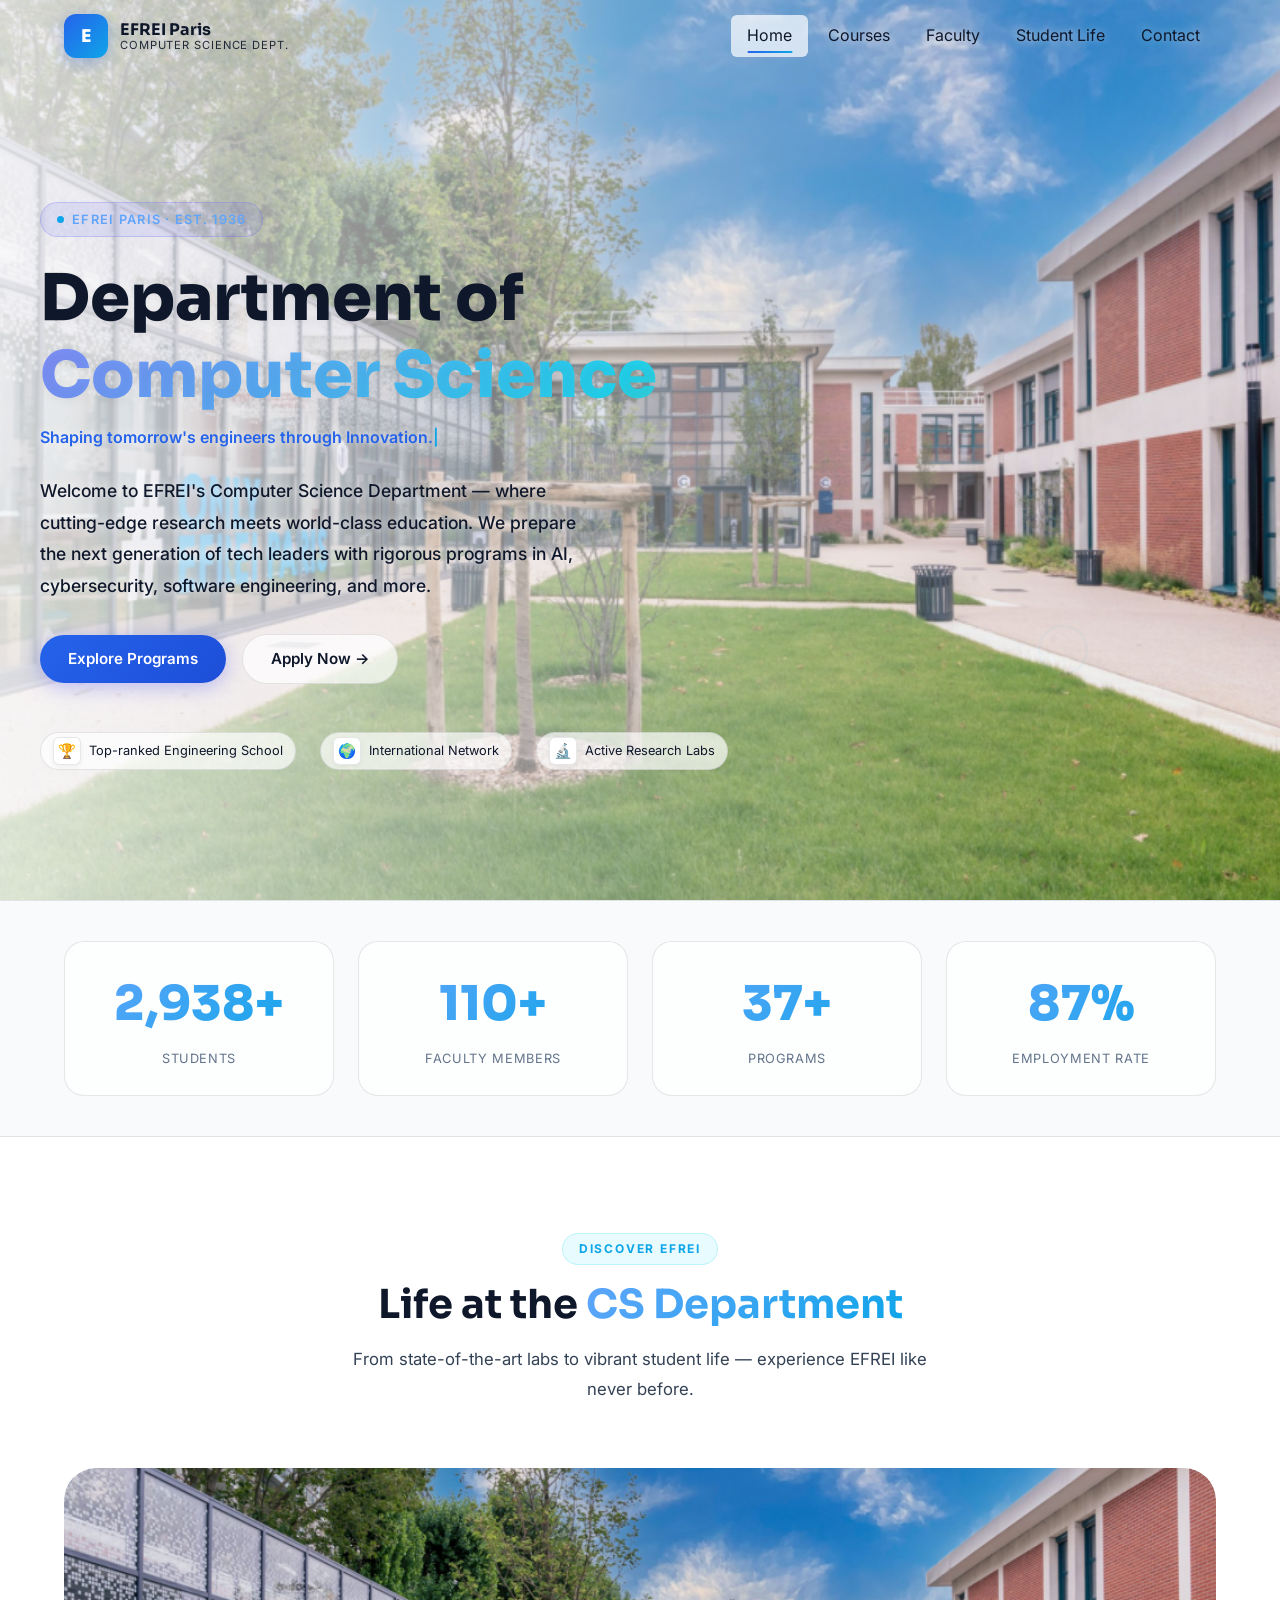
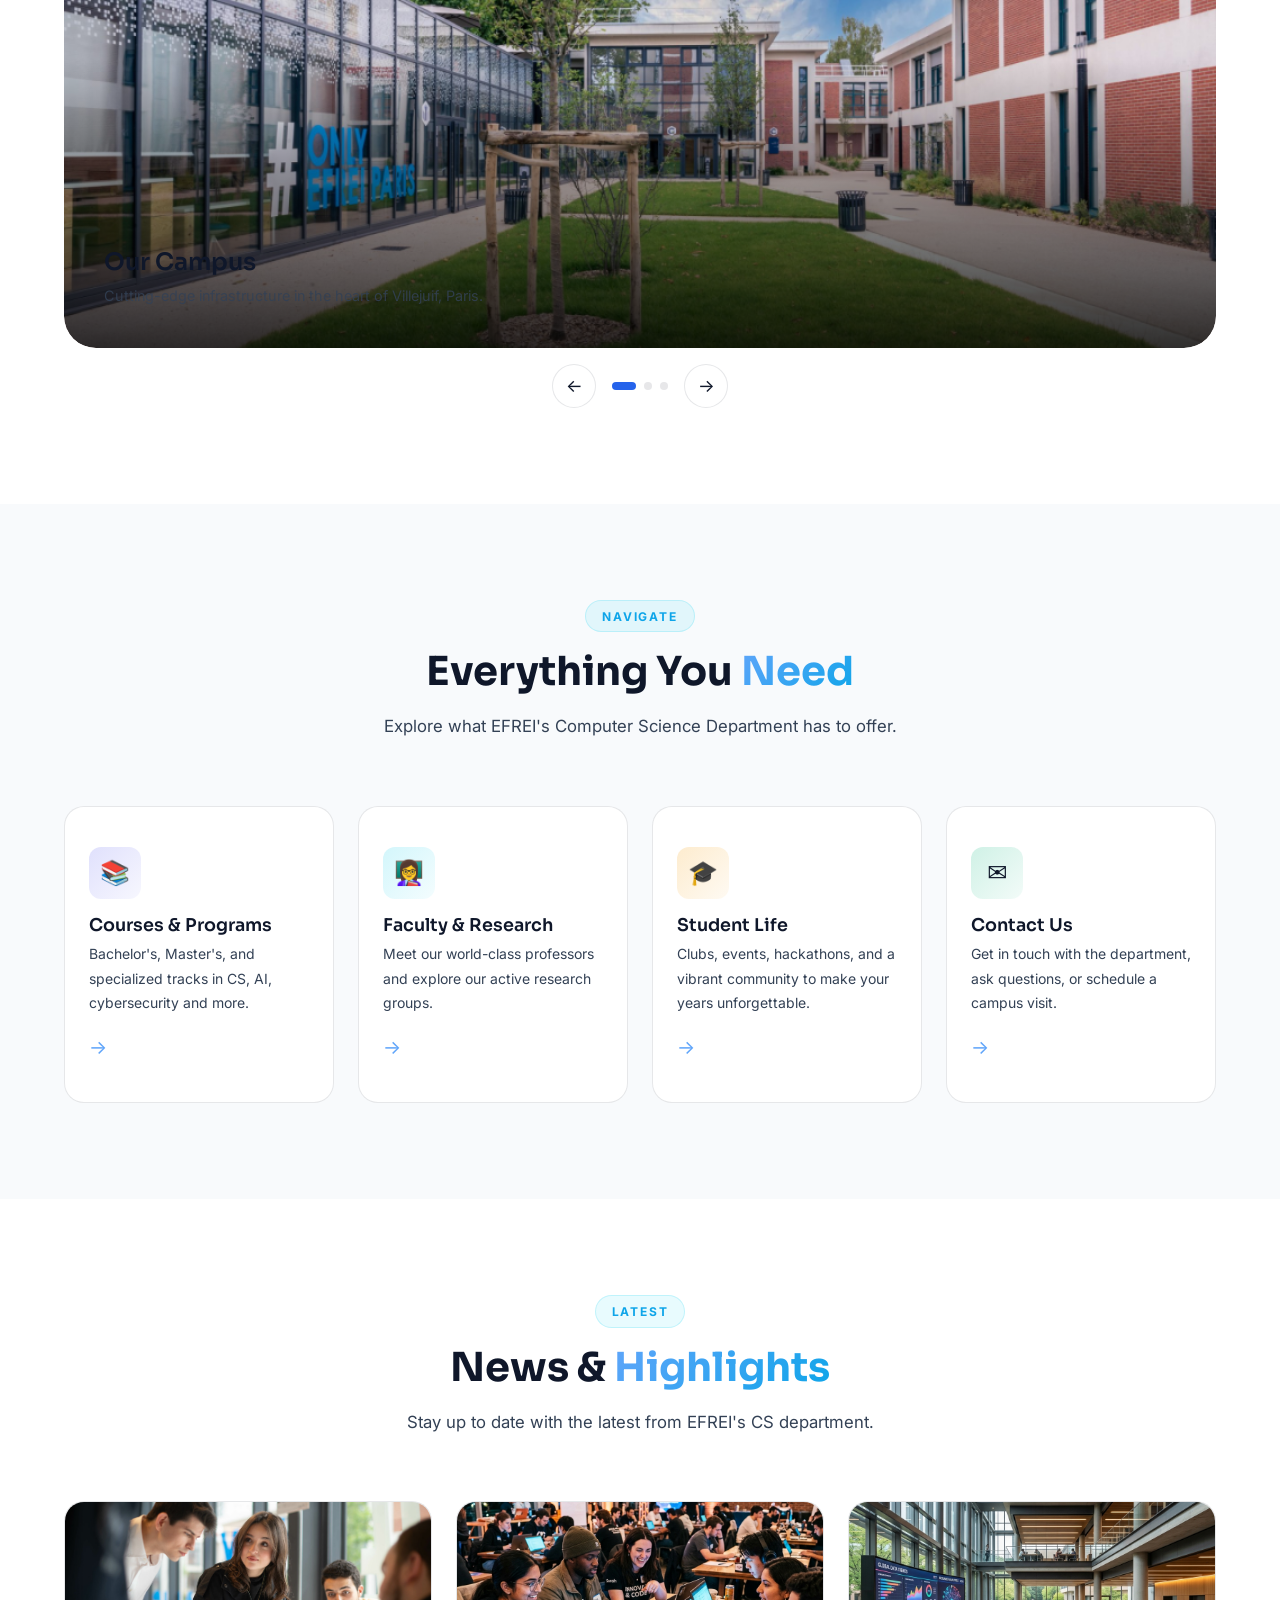
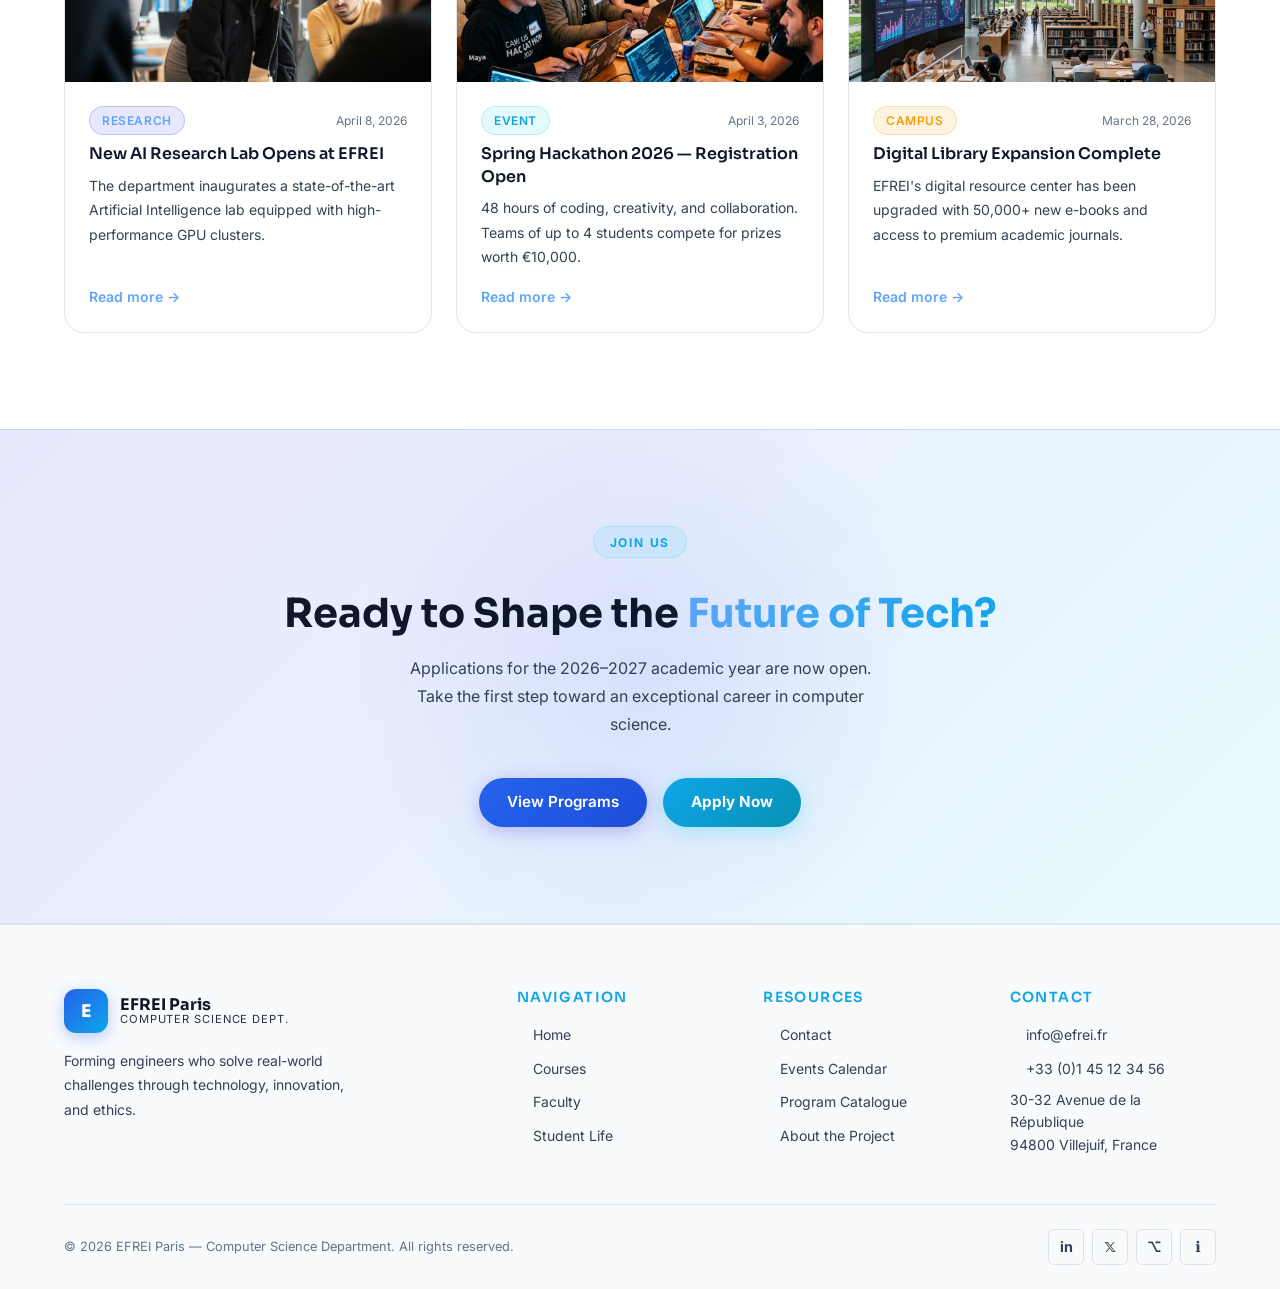
==== commit 6093210c: "Replace labwebproject.jpg with imageprojectweb2.jpg on home page" ====
--- a/index.html
+++ b/index.html
@@ -39,9 +39,9 @@
       position: absolute;
       inset: 0;
       background: linear-gradient(90deg,
-          rgba(255, 255, 255, 0.95) 0%,
-          rgba(255, 255, 255, 0.7) 40%,
-          rgba(255, 255, 255, 0.3) 100%);
+          rgba(255, 255, 255, 0.8) 0%,
+          rgba(255, 255, 255, 0.4) 50%,
+          transparent 100%);
       z-index: 1;
     }
 
@@ -83,7 +83,7 @@
     .hero-title {
       margin-bottom: 0.5rem;
       font-size: clamp(2.4rem, 6vw, 4rem);
-      text-shadow: 0 1px 2px rgba(255, 255, 255, 0.8), 0 0 15px rgba(255, 255, 255, 0.5);
+      text-shadow: 0 2px 10px rgba(0, 0, 0, 0.05);
     }
 
     .hero-typed-line {
@@ -587,7 +587,7 @@
 
             <div class="carousel-slide" role="group" aria-label="Slide 2 of 3">
               <div class="carousel-slide-content">
-                <img src="assets/images/cs_lab.png" alt="Modern CS laboratory with students coding" loading="lazy">
+                <img src="assets/images/imageprojectweb2.jpg" alt="Modern CS laboratory with students coding" loading="lazy">
                 <div class="carousel-slide-overlay">
                   <div class="carousel-slide-text">
                     <h3>State-of-the-Art Labs</h3>
@@ -685,7 +685,7 @@
         <div class="grid-3">
 
           <article class="news-card reveal">
-            <img src="assets/images/cs_lab.png" alt="Students working in AI research lab" class="news-card-img"
+            <img src="assets/images/imageprojectweb2.jpg" alt="Students working in AI research lab" class="news-card-img"
               loading="lazy">
             <div class="news-card-body">
               <div class="news-meta">
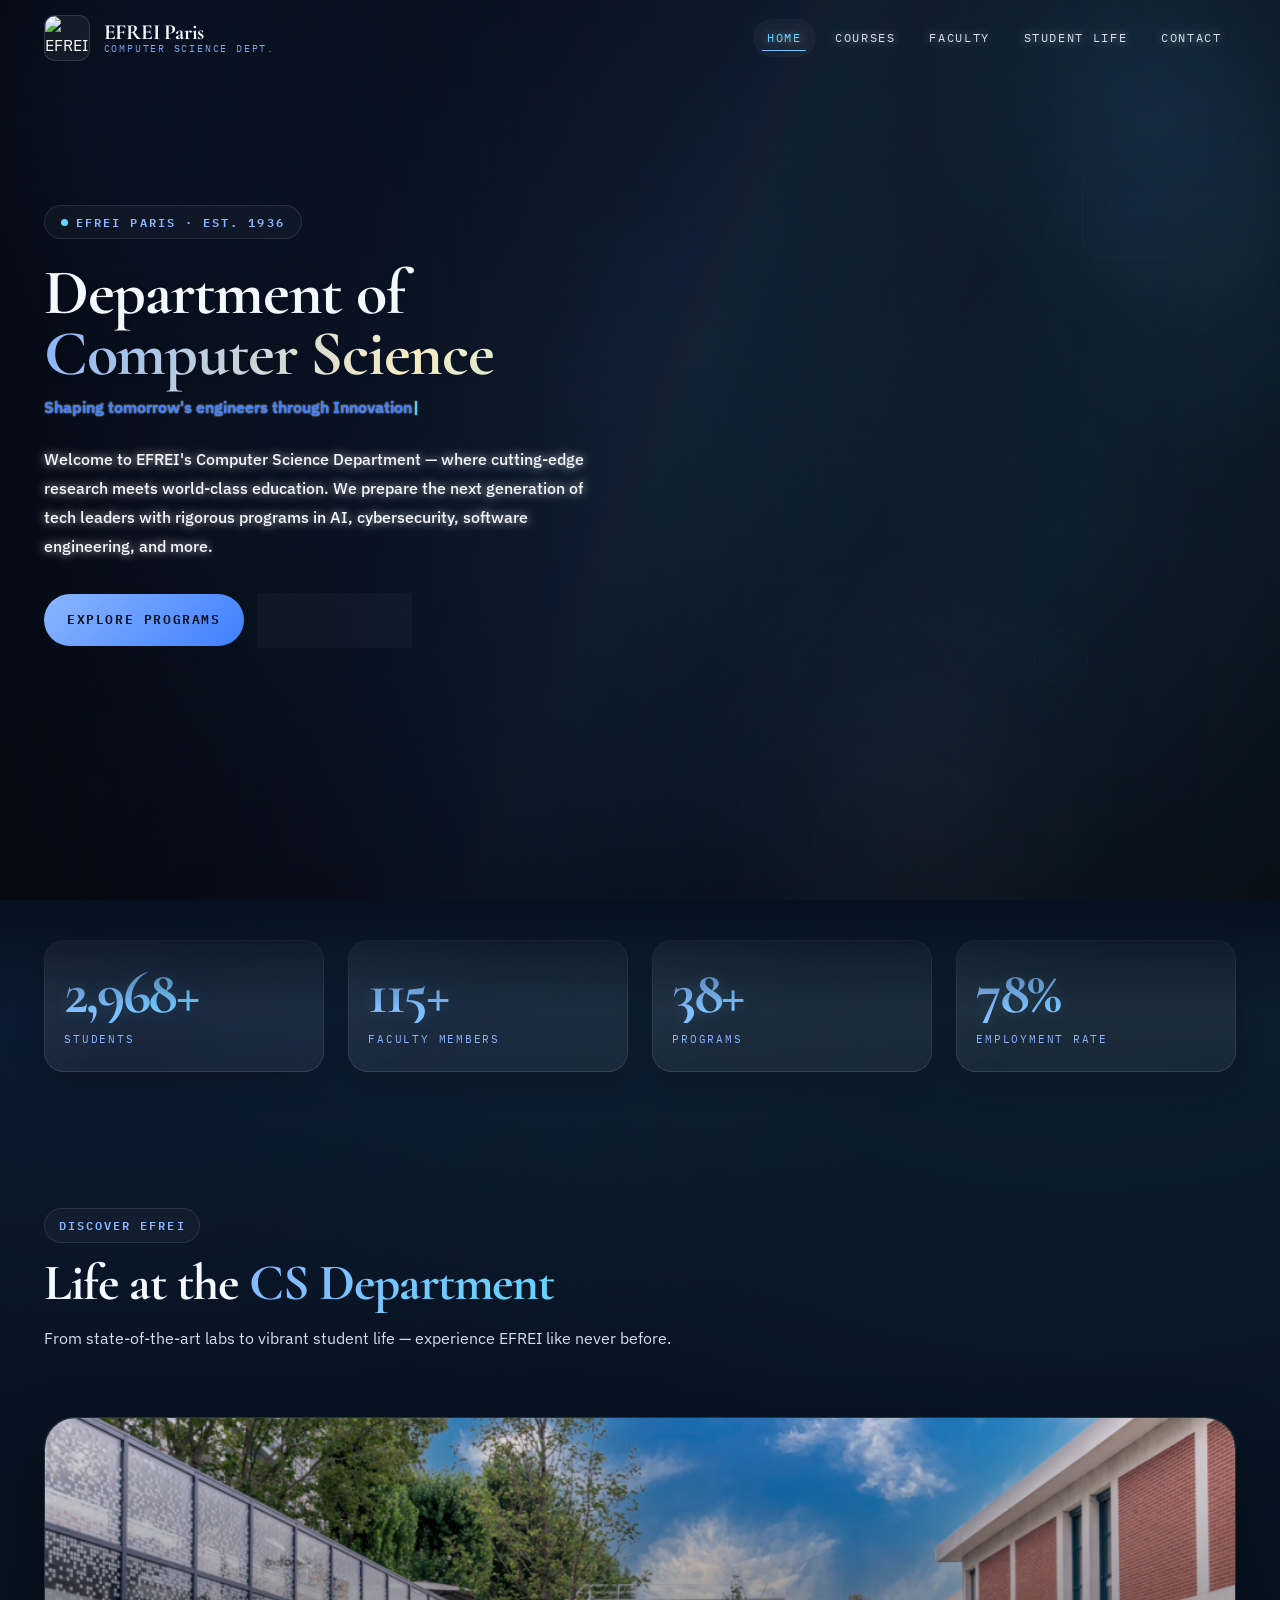
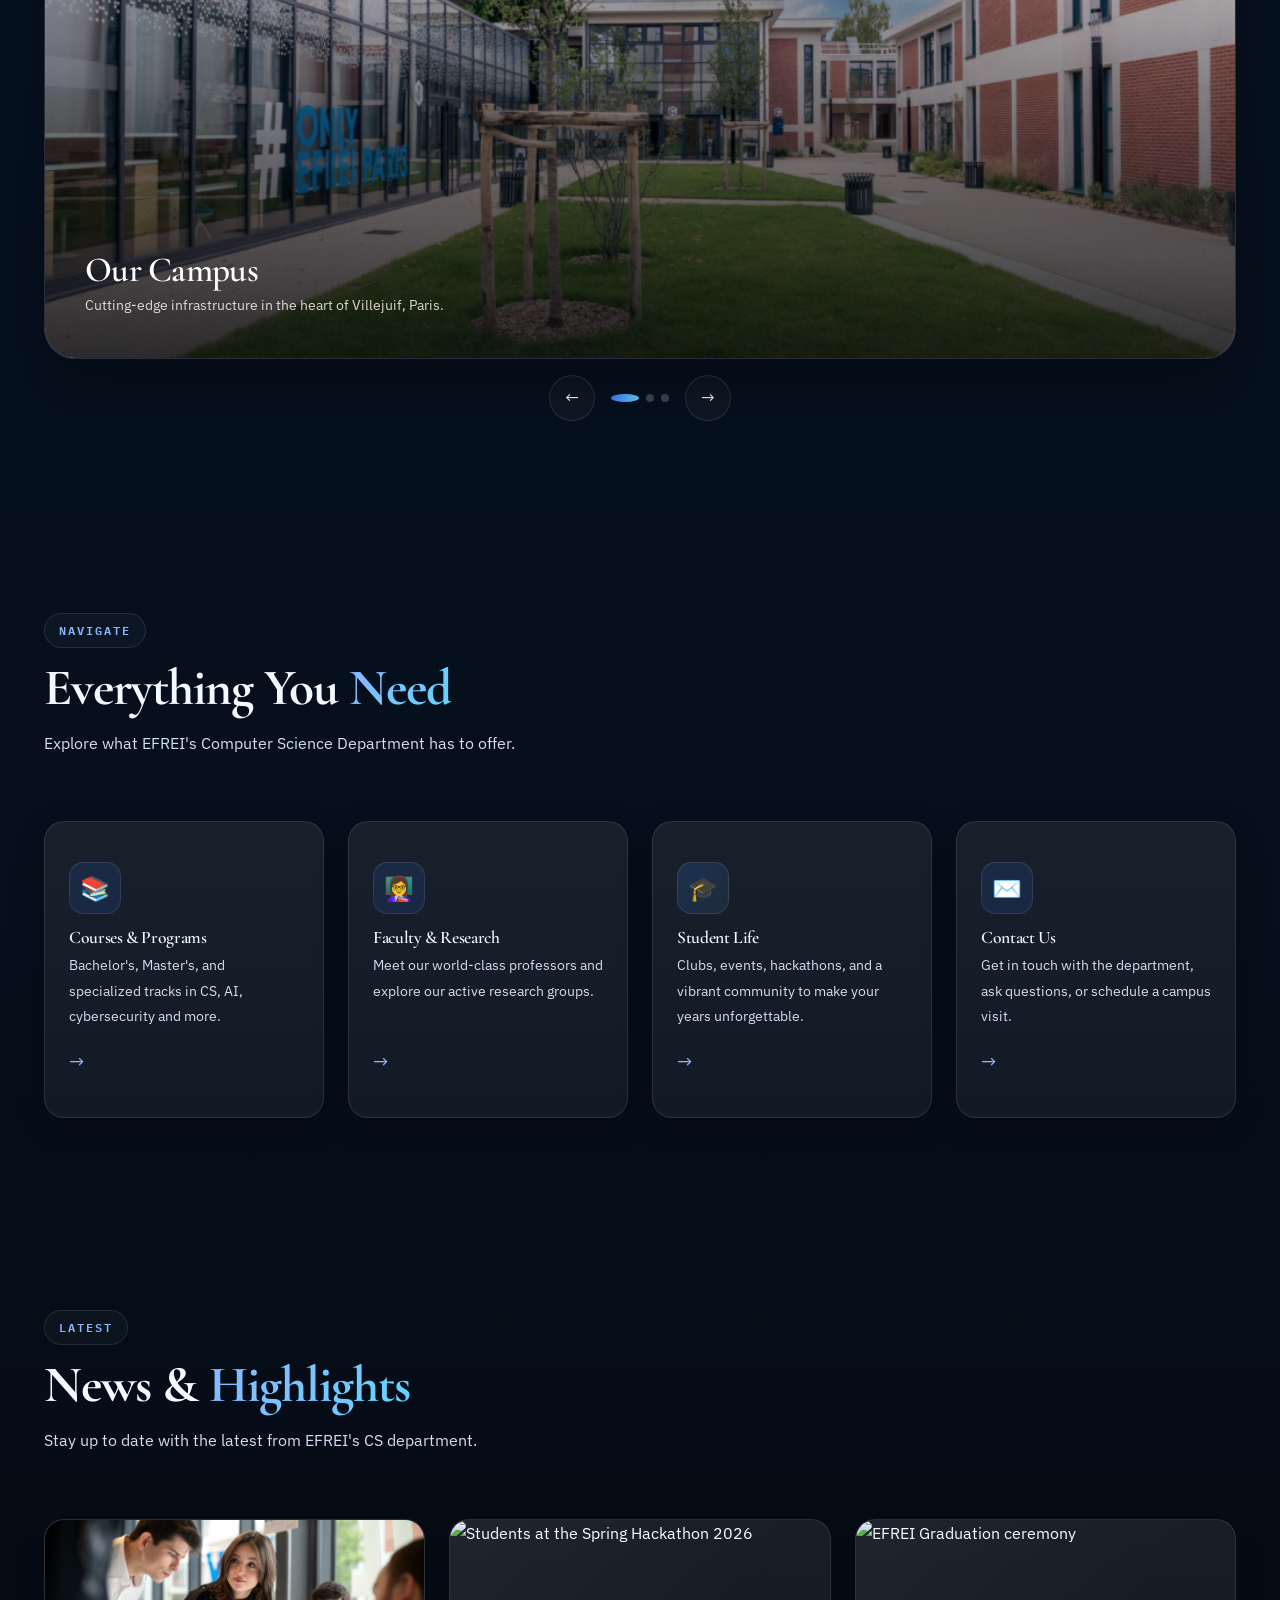
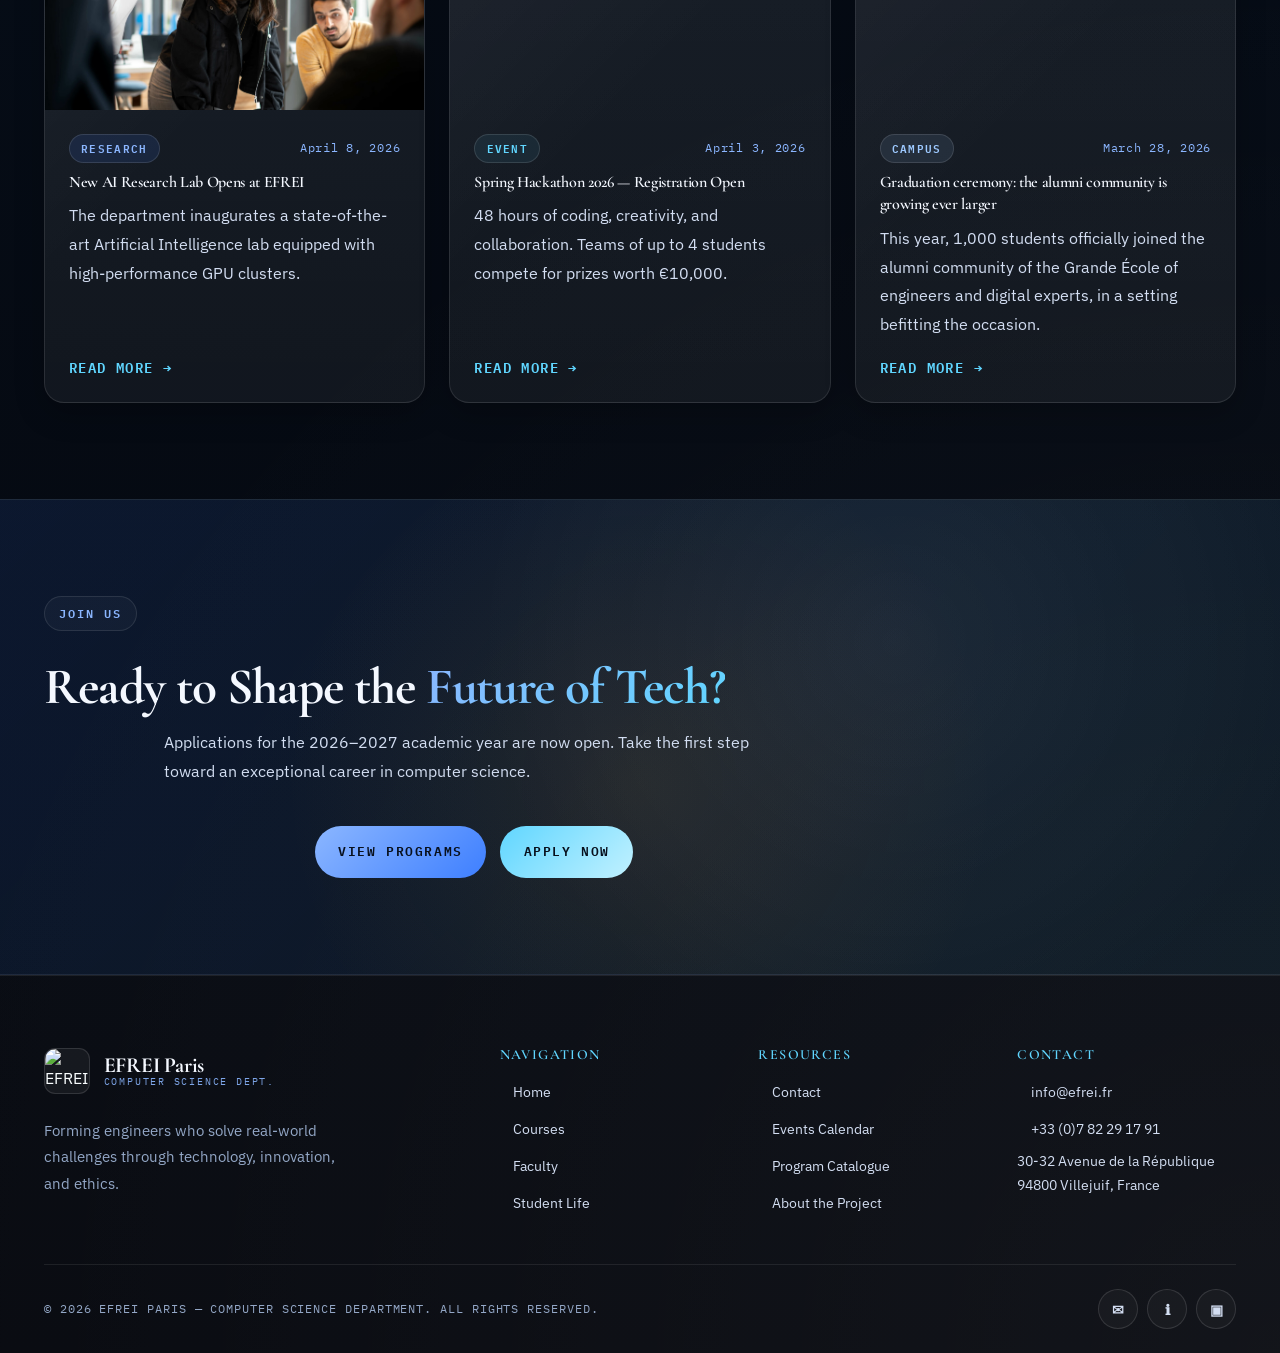
==== commit 85982c60: "Update site content and README" ====
--- a/index.html
+++ b/index.html
@@ -22,16 +22,13 @@
       align-items: center;
       position: relative;
       overflow: hidden;
-      background: #ffffff;
+      background: transparent;
     }
 
     .hero-bg {
       position: absolute;
       inset: 0;
-      background-image: url('assets/images/Campus.png');
-      background-size: cover;
-      background-position: center;
-      opacity: 1;
+      background: transparent;
       z-index: 0;
     }
 
@@ -39,8 +36,8 @@
       position: absolute;
       inset: 0;
       background: linear-gradient(90deg,
-          rgba(255, 255, 255, 0.8) 0%,
-          rgba(255, 255, 255, 0.4) 50%,
+          rgba(5, 8, 16, 0.8) 0%,
+          rgba(5, 8, 16, 0.4) 50%,
           transparent 100%);
       z-index: 1;
     }
@@ -48,7 +45,7 @@
     .hero-content {
       position: relative;
       z-index: 2;
-      padding: calc(var(--header-height) + 3rem) 0 3rem;
+      padding: var(--header-height) 0;
       width: 100%;
     }
 
@@ -90,8 +87,9 @@
       min-height: 1.3em;
       color: var(--color-primary);
       font-weight: 600;
-      text-shadow: 0 0 10px rgba(255, 255, 255, 0.8);
-    }
+      text-shadow: 0 0 2px rgba(255, 255, 255, 0.8);
+    }
+
 
     .hero-desc {
       font-size: 1.1rem;
@@ -142,14 +140,12 @@
       align-items: center;
       justify-content: center;
       font-size: 0.9rem;
-      box-shadow: 0 2px 5px rgba(0,0,0,0.05);
+      box-shadow: 0 2px 5px rgba(0, 0, 0, 0.05);
     }
 
     /* Stats section */
     .stats-section {
-      background: var(--bg-secondary);
-      border-top: 1px solid var(--glass-border);
-      border-bottom: 1px solid var(--glass-border);
+      background: transparent;
       padding: var(--space-xl) 0;
     }
 
@@ -185,7 +181,7 @@
     /* Carousel section */
     .carousel-section {
       padding: var(--space-3xl) 0;
-      background: var(--bg-primary);
+      background: transparent;
     }
 
     .carousel-slide-content {
@@ -213,17 +209,18 @@
     .carousel-slide-text h3 {
       font-size: 1.5rem;
       margin-bottom: 0.35rem;
+      color: #ffffff;
     }
 
     .carousel-slide-text p {
       font-size: 0.9rem;
-      opacity: 0.85;
+      color: rgba(255, 255, 255, 0.9);
     }
 
     /* Quick Links */
     .quick-links-section {
       padding: var(--space-3xl) 0;
-      background: var(--bg-secondary);
+      background: transparent;
     }
 
     .quick-links-grid {
@@ -303,7 +300,7 @@
     /* News / highlights */
     .news-section {
       padding: var(--space-3xl) 0;
-      background: var(--bg-primary);
+      background: transparent;
     }
 
     .news-card {
@@ -418,6 +415,8 @@
       flex-wrap: wrap;
     }
   </style>
+  <link rel="stylesheet" href="assets/css/rebrand.css">
+  <link rel="stylesheet" href="assets/css/rebrand-blue.css">
 </head>
 
 <body>
@@ -430,7 +429,9 @@
     <div class="container header-inner">
 
       <a href="index.html" class="site-logo" aria-label="EFREI Computer Science Department Home">
-        <div class="logo-mark" aria-hidden="true">E</div>
+        <div class="logo-mark" aria-hidden="true">
+          <img src="assets/images/Logo_Efrei_2022.svg" alt="EFREI Paris Logo">
+        </div>
         <div class="logo-text">
           <span class="logo-title">EFREI Paris</span>
           <span class="logo-sub">Computer Science Dept.</span>
@@ -512,47 +513,38 @@
             <a href="pages/contact.html" class="btn btn-outline">Apply Now →</a>
           </div>
 
-          <div class="hero-badge-row hero-animate-5">
-            <div class="hero-badge">
-              <span class="hero-badge-icon" aria-hidden="true">🏆</span>
-              <span>Top-ranked Engineering School</span>
-            </div>
-            <div class="hero-badge">
-              <span class="hero-badge-icon" aria-hidden="true">🌍</span>
-              <span>International Network</span>
-            </div>
-            <div class="hero-badge">
-              <span class="hero-badge-icon" aria-hidden="true">🔬</span>
-              <span>Active Research Labs</span>
-            </div>
-          </div>
+
 
         </div>
       </div>
     </section>
 
     <!-- ===== STATS ===== -->
-    <section class="stats-section" aria-label="Department statistics">
+    <section class="stats-section section-blend-top" aria-label="Department statistics">
       <div class="container">
         <div class="hero-stats">
 
           <div class="stat-item reveal">
-            <span class="stat-number" data-target="3200" data-suffix="+" aria-label="3200 plus students">0</span>
+            <span class="stat-number" data-target="3200" data-suffix="+" data-duration="1800" data-delay="0"
+              aria-label="3200 plus students">0</span>
             <p class="stat-label">Students</p>
           </div>
 
           <div class="stat-item reveal delay-1">
-            <span class="stat-number" data-target="120" data-suffix="+" aria-label="120 plus faculty">0</span>
+            <span class="stat-number" data-target="120" data-suffix="+" data-duration="1600" data-delay="140"
+              aria-label="120 plus faculty">0</span>
             <p class="stat-label">Faculty Members</p>
           </div>
 
           <div class="stat-item reveal delay-2">
-            <span class="stat-number" data-target="40" data-suffix="+" aria-label="40 plus programs">0</span>
+            <span class="stat-number" data-target="40" data-suffix="+" data-duration="1400" data-delay="280"
+              aria-label="40 plus programs">0</span>
             <p class="stat-label">Programs</p>
           </div>
 
           <div class="stat-item reveal delay-3">
-            <span class="stat-number" data-target="95" data-suffix="%" aria-label="95 percent employment rate">0</span>
+            <span class="stat-number" data-target="95" data-suffix="%" data-duration="1500" data-delay="420"
+              aria-label="95 percent employment rate">0</span>
             <p class="stat-label">Employment Rate</p>
           </div>
 
@@ -587,7 +579,8 @@
 
             <div class="carousel-slide" role="group" aria-label="Slide 2 of 3">
               <div class="carousel-slide-content">
-                <img src="assets/images/imageprojectweb2.jpg" alt="Modern CS laboratory with students coding" loading="lazy">
+                <img src="assets/images/labwebproject.jpg" alt="Modern CS laboratory with students coding"
+                  loading="lazy">
                 <div class="carousel-slide-overlay">
                   <div class="carousel-slide-text">
                     <h3>State-of-the-Art Labs</h3>
@@ -599,7 +592,7 @@
 
             <div class="carousel-slide" role="group" aria-label="Slide 3 of 3">
               <div class="carousel-slide-content">
-                <img src="assets/images/student_hackathon.png" alt="Students collaborating at a hackathon event"
+                <img src="assets/images/imageprojectweb2.jpg" alt="Students collaborating at a hackathon event"
                   loading="lazy">
                 <div class="carousel-slide-overlay">
                   <div class="carousel-slide-text">
@@ -685,8 +678,8 @@
         <div class="grid-3">
 
           <article class="news-card reveal">
-            <img src="assets/images/imageprojectweb2.jpg" alt="Students working in AI research lab" class="news-card-img"
-              loading="lazy">
+            <img src="assets/images/imageprojectweb2.jpg" alt="Students working in AI research lab"
+              class="news-card-img" loading="lazy">
             <div class="news-card-body">
               <div class="news-meta">
                 <span class="tag tag-primary">Research</span>
@@ -700,8 +693,8 @@
           </article>
 
           <article class="news-card reveal delay-1">
-            <img src="assets/images/student_hackathon.png" alt="Students at the Spring Hackathon 2026"
-              class="news-card-img" loading="lazy">
+            <img src="assets/images/Hackathon.png" alt="Students at the Spring Hackathon 2026" class="news-card-img"
+              loading="lazy">
             <div class="news-card-body">
               <div class="news-meta">
                 <span class="tag tag-accent">Event</span>
@@ -715,16 +708,17 @@
           </article>
 
           <article class="news-card reveal delay-2">
-            <img src="assets/images/campus_library.png" alt="EFREI digital library upgrade" class="news-card-img"
+            <img src="assets/images/Graduation.jpeg" alt="EFREI Graduation ceremony" class="news-card-img"
               loading="lazy">
             <div class="news-card-body">
               <div class="news-meta">
                 <span class="tag tag-gold">Campus</span>
                 <span class="news-date">March 28, 2026</span>
               </div>
-              <h4>Digital Library Expansion Complete</h4>
-              <p>EFREI's digital resource center has been upgraded with 50,000+ new e-books and access to premium
-                academic journals.</p>
+              <h4>
+                Graduation ceremony: the alumni community is growing ever larger</h4>
+              <p>This year, 1,000 students officially joined the alumni community of the Grande École of engineers and
+                digital experts, in a setting befitting the occasion.</p>
               <a href="pages/student-life.html" class="news-read-more">Read more →</a>
             </div>
           </article>
@@ -757,7 +751,9 @@
 
         <div class="footer-brand">
           <a href="index.html" class="site-logo" aria-label="EFREI CS Department home">
-            <div class="logo-mark" aria-hidden="true">E</div>
+            <div class="logo-mark" aria-hidden="true">
+              <img src="assets/images/Logo_Efrei_2022.svg" alt="EFREI Paris Logo">
+            </div>
             <div class="logo-text">
               <span class="logo-title">EFREI Paris</span>
               <span class="logo-sub">Computer Science Dept.</span>
@@ -790,7 +786,7 @@
           <h5>Contact</h5>
           <ul>
             <li><a href="mailto:info@efrei.fr">info@efrei.fr</a></li>
-            <li><a href="tel:+33145123456">+33 (0)1 45 12 34 56</a></li>
+            <li><a href="tel:+33145123456">+33 (0)7 82 29 17 91</a></li>
             <li>
               <address style="font-style:normal;color:var(--text-secondary);font-size:0.875rem;">30-32 Avenue de la
                 République<br>94800 Villejuif, France</address>
@@ -803,10 +799,9 @@
       <div class="footer-bottom">
         <p>&copy; 2026 EFREI Paris — Computer Science Department. All rights reserved.</p>
         <div class="footer-social" aria-label="Social media links">
-          <a href="#" class="social-icon" aria-label="LinkedIn">in</a>
-          <a href="#" class="social-icon" aria-label="Twitter/X">𝕏</a>
-          <a href="#" class="social-icon" aria-label="GitHub">⌥</a>
+          <a href="pages/contact.html" class="social-icon" aria-label="Contact">✉</a>
           <a href="pages/about.html" class="social-icon" aria-label="About the project">ℹ</a>
+          <a href="pages/courses.html" class="social-icon" aria-label="Programs">▣</a>
         </div>
       </div>
     </div>
--- a/assets/css/style.css
+++ b/assets/css/style.css
@@ -9,50 +9,53 @@
 /* ---- CSS Variables / Design Tokens ---- */
 :root {
   /* Colors */
-  --bg-primary:    #ffffff;
-  --bg-secondary:  #f8fafc;
-  --bg-tertiary:   #f1f5f9;
-  --surface:       rgba(255, 255, 255, 0.95);
-  --glass:         rgba(255, 255, 255, 0.7);
-  --glass-border:  rgba(15, 23, 42, 0.1);
-
-  --color-primary:  #2563eb;
+  --bg-primary: rgba(15, 23, 42, 0.4);
+  --bg-secondary: rgba(30, 41, 59, 0.4);
+  --bg-tertiary: #050810;
+  /* Solid very dark blue-black for body */
+  --surface: rgba(15, 23, 42, 0.85);
+  /* Dark surfaces */
+  --glass: rgba(30, 41, 59, 0.65);
+  --glass-border: rgba(255, 255, 255, 0.1);
+
+  --color-primary: #3b82f6;
   --color-primary-light: #60a5fa;
-  --color-primary-dark:  #1d4ed8;
-  --color-accent:   #0ea5e9;
-  --color-gold:     #f59e0b;
-  --color-success:  #10b981;
-  --color-error:    #ef4444;
-  --color-warning:  #f59e0b;
-
-  --text-primary:   #0f172a;
-  --text-secondary: #334155;
-  --text-muted:     #64748b;
+  --color-primary-dark: #1d4ed8;
+  --color-accent: #38bdf8;
+  --color-gold: #fbbf24;
+  --color-success: #34d399;
+  --color-error: #f87171;
+  --color-warning: #fbbf24;
+
+  --text-primary: #f8fafc;
+  --text-secondary: #cbd5e1;
+  --text-muted: #94a3b8;
 
   /* Typography */
-  --font-body:      'Inter', system-ui, sans-serif;
-  --font-heading:   'Sora', system-ui, sans-serif;
+  --font-body: 'Inter', system-ui, sans-serif;
+  --font-heading: 'Sora', system-ui, sans-serif;
 
   /* Spacing */
-  --space-xs:   0.25rem;
-  --space-sm:   0.5rem;
-  --space-md:   1rem;
-  --space-lg:   1.5rem;
-  --space-xl:   2.5rem;
-  --space-2xl:  4rem;
-  --space-3xl:  6rem;
+  --space-xs: 0.25rem;
+  --space-sm: 0.5rem;
+  --space-md: 1rem;
+  --space-lg: 1.5rem;
+  --space-xl: 2.5rem;
+  --space-2xl: 4rem;
+  --space-3xl: 6rem;
+  --space-4xl: 8rem;
 
   /* Border Radius */
-  --radius-sm:  0.375rem;
-  --radius-md:  0.75rem;
-  --radius-lg:  1.25rem;
-  --radius-xl:  2rem;
+  --radius-sm: 0.375rem;
+  --radius-md: 0.75rem;
+  --radius-lg: 1.25rem;
+  --radius-xl: 2rem;
   --radius-full: 9999px;
 
   /* Shadows */
-  --shadow-sm:  0 1px 3px rgba(0,0,0,0.05);
-  --shadow-md:  0 4px 12px rgba(15,23,42,0.08);
-  --shadow-lg:  0 10px 40px rgba(15,23,42,0.1);
+  --shadow-sm: 0 1px 3px rgba(0, 0, 0, 0.05);
+  --shadow-md: 0 4px 12px rgba(15, 23, 42, 0.08);
+  --shadow-lg: 0 10px 40px rgba(15, 23, 42, 0.1);
   --shadow-glow: 0 0 30px rgba(37, 99, 235, 0.15);
   --shadow-glow-accent: 0 0 30px rgba(14, 165, 233, 0.1);
 
@@ -67,7 +70,9 @@
 }
 
 /* ---- Reset & Base ---- */
-*, *::before, *::after {
+*,
+*::before,
+*::after {
   box-sizing: border-box;
   margin: 0;
   padding: 0;
@@ -80,12 +85,120 @@
 
 body {
   font-family: var(--font-body);
-  background-color: var(--bg-primary);
+  background:
+    radial-gradient(circle at top left, rgba(37, 99, 235, 0.18), transparent 32%),
+    radial-gradient(circle at bottom right, rgba(14, 165, 233, 0.1), transparent 30%),
+    linear-gradient(180deg, #08101f 0%, var(--bg-tertiary) 35%, #04070d 100%);
   color: var(--text-primary);
   line-height: 1.6;
   min-height: 100vh;
   overflow-x: hidden;
-}
+  position: relative;
+  z-index: 0;
+  color-scheme: dark;
+  isolation: isolate;
+}
+
+.site-bg {
+  position: fixed;
+  inset: 0;
+  pointer-events: none;
+  z-index: 0;
+  overflow: hidden;
+}
+
+.site-bg-glow,
+.site-bg-grid,
+.site-bg-beam,
+.site-bg-vignette,
+.site-bg-orb {
+  position: absolute;
+  inset: 0;
+}
+
+.site-bg-glow {
+  inset: -18vh -12vw;
+  background:
+    radial-gradient(circle at 14% 18%, rgba(59, 130, 246, 0.3), transparent 20%),
+    radial-gradient(circle at 84% 16%, rgba(56, 189, 248, 0.24), transparent 18%),
+    radial-gradient(circle at 72% 76%, rgba(14, 165, 233, 0.15), transparent 22%),
+    radial-gradient(circle at 28% 82%, rgba(251, 191, 36, 0.1), transparent 18%);
+  filter: blur(18px);
+  opacity: 0.95;
+  animation: bgDrift 16s ease-in-out infinite alternate;
+}
+
+.site-bg-grid {
+  background:
+    linear-gradient(rgba(96, 165, 250, 0.085) 1px, transparent 1px),
+    linear-gradient(90deg, rgba(56, 189, 248, 0.07) 1px, transparent 1px),
+    radial-gradient(circle at center, rgba(255, 255, 255, 0.055), transparent 62%);
+  background-size: 110px 110px, 110px 110px, 100% 100%;
+  mix-blend-mode: screen;
+  opacity: 0.3;
+  animation: bgPan 18s linear infinite;
+}
+
+.site-bg-beam {
+  inset: -20%;
+  background:
+    linear-gradient(115deg,
+      transparent 0%,
+      transparent 35%,
+      rgba(125, 211, 252, 0.04) 42%,
+      rgba(125, 211, 252, 0.14) 48%,
+      rgba(255, 255, 255, 0.08) 50%,
+      rgba(125, 211, 252, 0.14) 52%,
+      rgba(125, 211, 252, 0.04) 58%,
+      transparent 65%,
+      transparent 100%);
+  opacity: 0.7;
+  mix-blend-mode: screen;
+  animation: bgSweep 14s ease-in-out infinite;
+}
+
+.site-bg-vignette {
+  background:
+    radial-gradient(circle at 50% 35%, transparent 0%, rgba(5, 8, 16, 0.08) 52%, rgba(5, 8, 16, 0.38) 100%);
+}
+
+.site-bg-orb {
+  border-radius: 50%;
+  filter: blur(70px);
+  opacity: 0.7;
+}
+
+.site-bg-orb-1 {
+  inset: auto;
+  width: 28rem;
+  height: 28rem;
+  top: -8rem;
+  left: -6rem;
+  background: radial-gradient(circle, rgba(37, 99, 235, 0.28) 0%, rgba(37, 99, 235, 0.05) 45%, transparent 72%);
+  animation: bgFloatOne 12s ease-in-out infinite alternate;
+}
+
+.site-bg-orb-2 {
+  inset: auto;
+  width: 24rem;
+  height: 24rem;
+  top: 8rem;
+  right: -7rem;
+  background: radial-gradient(circle, rgba(56, 189, 248, 0.22) 0%, rgba(56, 189, 248, 0.04) 48%, transparent 72%);
+  animation: bgFloatTwo 15s ease-in-out infinite alternate;
+}
+
+.site-bg-orb-3 {
+  inset: auto;
+  width: 20rem;
+  height: 20rem;
+  right: 16%;
+  bottom: -7rem;
+  background: radial-gradient(circle, rgba(14, 165, 233, 0.16) 0%, rgba(14, 165, 233, 0.03) 46%, transparent 70%);
+  animation: bgFloatThree 13s ease-in-out infinite alternate;
+}
+
+
 
 img {
   max-width: 100%;
@@ -98,7 +211,8 @@
   text-decoration: none;
 }
 
-ul, ol {
+ul,
+ol {
   list-style: none;
 }
 
@@ -109,24 +223,73 @@
   background: none;
 }
 
-input, textarea, select {
+a:focus-visible,
+button:focus-visible,
+input:focus-visible,
+select:focus-visible,
+textarea:focus-visible {
+  outline: 2px solid var(--color-accent);
+  outline-offset: 3px;
+}
+
+/* Keep page layers above the shared animated backdrop */
+header,
+main,
+footer,
+.mobile-nav,
+#scroll-progress,
+#back-to-top {
+  position: relative;
+  z-index: 1;
+}
+
+input,
+textarea,
+select {
   font-family: var(--font-body);
 }
 
 /* ---- Typography ---- */
-h1, h2, h3, h4, h5, h6 {
+h1,
+h2,
+h3,
+h4,
+h5,
+h6 {
   font-family: var(--font-heading);
   line-height: 1.2;
   color: var(--text-primary);
 }
 
-h1 { font-size: clamp(2rem, 5vw, 3.5rem); font-weight: 800; }
-h2 { font-size: clamp(1.6rem, 3.5vw, 2.5rem); font-weight: 700; }
-h3 { font-size: clamp(1.2rem, 2.5vw, 1.75rem); font-weight: 600; }
-h4 { font-size: 1.125rem; font-weight: 600; }
-h5 { font-size: 1rem; font-weight: 600; }
-
-p { color: var(--text-secondary); line-height: 1.75; }
+h1 {
+  font-size: clamp(2rem, 5vw, 3.5rem);
+  font-weight: 800;
+}
+
+h2 {
+  font-size: clamp(1.6rem, 3.5vw, 2.5rem);
+  font-weight: 700;
+}
+
+h3 {
+  font-size: clamp(1.2rem, 2.5vw, 1.75rem);
+  font-weight: 600;
+}
+
+h4 {
+  font-size: 1.125rem;
+  font-weight: 600;
+}
+
+h5 {
+  font-size: 1rem;
+  font-weight: 600;
+}
+
+p {
+  color: var(--text-secondary);
+  line-height: 1.75;
+}
 
 /* ---- Layout Utilities ---- */
 .container {
@@ -177,21 +340,75 @@
   font-size: 1.05rem;
 }
 
-.grid-2 { display: grid; grid-template-columns: repeat(2, 1fr); gap: var(--space-lg); }
-.grid-3 { display: grid; grid-template-columns: repeat(3, 1fr); gap: var(--space-lg); }
-.grid-4 { display: grid; grid-template-columns: repeat(4, 1fr); gap: var(--space-lg); }
-.flex { display: flex; }
-.flex-center { display: flex; align-items: center; justify-content: center; }
-.flex-between { display: flex; align-items: center; justify-content: space-between; }
-.gap-sm { gap: var(--space-sm); }
-.gap-md { gap: var(--space-md); }
-.gap-lg { gap: var(--space-lg); }
-.text-center { text-align: center; }
-.mt-md { margin-top: var(--space-md); }
-.mt-lg { margin-top: var(--space-lg); }
-.mt-xl { margin-top: var(--space-xl); }
-.mb-md { margin-bottom: var(--space-md); }
-.mb-lg { margin-bottom: var(--space-lg); }
+.grid-2 {
+  display: grid;
+  grid-template-columns: repeat(2, 1fr);
+  gap: var(--space-lg);
+}
+
+.grid-3 {
+  display: grid;
+  grid-template-columns: repeat(3, 1fr);
+  gap: var(--space-lg);
+}
+
+.grid-4 {
+  display: grid;
+  grid-template-columns: repeat(4, 1fr);
+  gap: var(--space-lg);
+}
+
+.flex {
+  display: flex;
+}
+
+.flex-center {
+  display: flex;
+  align-items: center;
+  justify-content: center;
+}
+
+.flex-between {
+  display: flex;
+  align-items: center;
+  justify-content: space-between;
+}
+
+.gap-sm {
+  gap: var(--space-sm);
+}
+
+.gap-md {
+  gap: var(--space-md);
+}
+
+.gap-lg {
+  gap: var(--space-lg);
+}
+
+.text-center {
+  text-align: center;
+}
+
+.mt-md {
+  margin-top: var(--space-md);
+}
+
+.mt-lg {
+  margin-top: var(--space-lg);
+}
+
+.mt-xl {
+  margin-top: var(--space-xl);
+}
+
+.mb-md {
+  margin-bottom: var(--space-md);
+}
+
+.mb-lg {
+  margin-bottom: var(--space-lg);
+}
 
 /* ---- Gradient backgrounds ---- */
 .gradient-text {
@@ -339,7 +556,7 @@
 }
 
 #site-header.scrolled {
-  background: rgba(255, 255, 255, 0.95);
+  background: rgba(15, 23, 42, 0.95);
   backdrop-filter: blur(20px);
   -webkit-backdrop-filter: blur(20px);
   box-shadow: 0 1px 0 var(--glass-border), var(--shadow-md);
@@ -365,18 +582,23 @@
 .logo-mark {
   width: 44px;
   height: 44px;
-  border-radius: var(--radius-md);
+  border-radius: var(--radius-sm);
   overflow: hidden;
-  background: linear-gradient(135deg, var(--color-primary), var(--color-accent));
   display: flex;
   align-items: center;
   justify-content: center;
-  font-family: var(--font-heading);
-  font-weight: 800;
-  font-size: 1.1rem;
-  color: white;
   flex-shrink: 0;
-  box-shadow: 0 4px 15px rgba(37, 99, 235, 0.3);
+  transition: transform var(--transition-fast);
+}
+
+.logo-mark img {
+  width: 100%;
+  height: 100%;
+  object-fit: contain;
+}
+
+.site-logo:hover .logo-mark {
+  transform: scale(1.05);
 }
 
 .logo-mark img {
@@ -471,10 +693,12 @@
 .hamburger.open span:nth-child(1) {
   transform: translateY(7px) rotate(45deg);
 }
+
 .hamburger.open span:nth-child(2) {
   opacity: 0;
   transform: scaleX(0);
 }
+
 .hamburger.open span:nth-child(3) {
   transform: translateY(-7px) rotate(-45deg);
 }
@@ -486,7 +710,7 @@
   top: var(--header-height);
   left: 0;
   right: 0;
-  background: rgba(255, 255, 255, 0.98);
+  background: rgba(5, 8, 16, 0.96);
   backdrop-filter: blur(20px);
   -webkit-backdrop-filter: blur(20px);
   border-bottom: 1px solid var(--glass-border);
@@ -643,38 +867,62 @@
    PAGE HERO (inner pages)
    =================================================== */
 .page-hero {
-  padding: calc(var(--header-height) + var(--space-3xl)) 0 var(--space-3xl);
-  background-image: linear-gradient(rgba(255, 255, 255, 0.65), rgba(255, 255, 255, 0.65)), url('../images/Campus.png');
-  background-size: cover;
-  background-position: center;
+  min-height: 100vh;
+  display: flex;
+  align-items: center;
   position: relative;
   overflow: hidden;
-}
-
-.page-hero::before {
+  background: transparent;
+}
+
+.page-hero-content {
+  position: relative;
+  z-index: 2;
+  padding: var(--header-height) 0;
+  width: 100%;
+}
+
+.hero-bg {
+  position: absolute;
+  inset: 0;
+  background: transparent;
+  z-index: 0;
+}
+
+.hero-bg-gradient {
+  position: absolute;
+  inset: 0;
+  background: linear-gradient(90deg, rgba(5, 8, 16, 0.8) 0%, rgba(5, 8, 16, 0.4) 50%, transparent 100%);
+  z-index: 1;
+}
+
+/* Seamless Section Transitions */
+.section {
+  padding: var(--space-3xl) 0;
+  position: relative;
+}
+
+/* Remove hard borders that break the flow */
+.stats-section,
+.carousel-section,
+.quick-links-section,
+.news-section {
+  border: none !important;
+}
+
+.section-blend-top {
+  position: relative;
+}
+
+.section-blend-top::before {
   content: '';
   position: absolute;
-  top: -50%;
-  right: -20%;
-  width: 600px;
-  height: 600px;
-  background: radial-gradient(circle, rgba(99, 102, 241, 0.12) 0%, transparent 70%);
+  top: 0;
+  left: 0;
+  width: 100%;
+  height: 150px;
+  background: linear-gradient(to bottom, var(--bg-tertiary), transparent);
   pointer-events: none;
-}
-
-.page-hero::after {
-  content: '';
-  position: absolute;
-  bottom: -30%;
-  left: -10%;
-  width: 400px;
-  height: 400px;
-  background: radial-gradient(circle, rgba(34, 211, 238, 0.08) 0%, transparent 70%);
-  pointer-events: none;
-}
-
-.page-hero-content {
-  position: relative;
   z-index: 1;
 }
 
@@ -696,7 +944,9 @@
   color: var(--color-primary-light);
 }
 
-.breadcrumb span { color: var(--text-muted); }
+.breadcrumb span {
+  color: var(--text-muted);
+}
 
 /* ===================================================
    TABLES
@@ -938,11 +1188,25 @@
 }
 
 /* Stagger delay helpers */
-.delay-1 { transition-delay: 0.1s; }
-.delay-2 { transition-delay: 0.2s; }
-.delay-3 { transition-delay: 0.3s; }
-.delay-4 { transition-delay: 0.4s; }
-.delay-5 { transition-delay: 0.5s; }
+.delay-1 {
+  transition-delay: 0.1s;
+}
+
+.delay-2 {
+  transition-delay: 0.2s;
+}
+
+.delay-3 {
+  transition-delay: 0.3s;
+}
+
+.delay-4 {
+  transition-delay: 0.4s;
+}
+
+.delay-5 {
+  transition-delay: 0.5s;
+}
 
 /* ===================================================
    SEARCH / FILTER BAR
--- a/assets/css/rebrand.css
+++ b/assets/css/rebrand.css
@@ -0,0 +1,2546 @@
+/* ===================================================
+   EFREI CS Department — Rebrand Layer
+   Editorial nocturne / print-lab aesthetic
+   =================================================== */
+
+@import url('https://fonts.googleapis.com/css2?family=Cormorant+Garamond:wght@500;600;700&family=IBM+Plex+Mono:wght@400;500;600&family=IBM+Plex+Sans:wght@300;400;500;600;700&display=swap');
+
+:root {
+  --bg-primary: #0b0d12;
+  --bg-secondary: #111521;
+  --bg-tertiary: #07080c;
+  --surface: rgba(248, 241, 228, 0.06);
+  --glass: rgba(255, 255, 255, 0.045);
+  --glass-border: rgba(255, 255, 255, 0.14);
+
+  --color-primary: #d79a35;
+  --color-primary-light: #f0c46a;
+  --color-primary-dark: #915f11;
+  --color-accent: #7cd5d0;
+  --color-gold: #f5bd52;
+  --color-success: #73d18f;
+  --color-error: #ff6f61;
+  --color-warning: #f5bd52;
+
+  --text-primary: #f4efe6;
+  --text-secondary: #d1c8bb;
+  --text-muted: #9d9485;
+
+  --font-body: 'IBM Plex Sans', 'Segoe UI', sans-serif;
+  --font-heading: 'Cormorant Garamond', Georgia, serif;
+  --font-mono: 'IBM Plex Mono', Consolas, monospace;
+
+  --space-xs: 0.25rem;
+  --space-sm: 0.5rem;
+  --space-md: 1rem;
+  --space-lg: 1.5rem;
+  --space-xl: 2.5rem;
+  --space-2xl: 4rem;
+  --space-3xl: 6rem;
+  --space-4xl: 8rem;
+
+  --radius-sm: 0.45rem;
+  --radius-md: 0.9rem;
+  --radius-lg: 1.25rem;
+  --radius-xl: 1.9rem;
+  --radius-full: 9999px;
+
+  --shadow-sm: 0 1px 1px rgba(0, 0, 0, 0.08);
+  --shadow-md: 0 10px 30px rgba(0, 0, 0, 0.24);
+  --shadow-lg: 0 24px 60px rgba(0, 0, 0, 0.35);
+  --shadow-glow: 0 0 0 1px rgba(215, 154, 53, 0.12), 0 24px 70px rgba(215, 154, 53, 0.08);
+  --shadow-glow-accent: 0 0 0 1px rgba(124, 213, 208, 0.12), 0 24px 70px rgba(124, 213, 208, 0.08);
+
+  --transition-fast: 140ms ease;
+  --transition-base: 240ms ease;
+  --transition-slow: 480ms cubic-bezier(0.2, 0.8, 0.2, 1);
+
+  --max-width: 1240px;
+  --header-height: 76px;
+}
+
+html {
+  font-size: 16px;
+  scroll-behavior: smooth;
+  background: var(--bg-primary);
+}
+
+body {
+  font-family: var(--font-body);
+  color: var(--text-primary);
+  line-height: 1.65;
+  min-height: 100vh;
+  overflow-x: hidden;
+  background:
+    radial-gradient(circle at 10% 10%, rgba(215, 154, 53, 0.12), transparent 24%),
+    radial-gradient(circle at 85% 12%, rgba(124, 213, 208, 0.10), transparent 26%),
+    radial-gradient(circle at 75% 88%, rgba(255, 255, 255, 0.05), transparent 30%),
+    linear-gradient(180deg, #0f1218 0%, #090b10 48%, #050608 100%);
+  color-scheme: dark;
+  position: relative;
+  isolation: isolate;
+}
+
+body::before {
+  content: '';
+  position: fixed;
+  inset: 0;
+  pointer-events: none;
+  z-index: 0;
+  background:
+    linear-gradient(rgba(255, 255, 255, 0.018) 1px, transparent 1px),
+    linear-gradient(90deg, rgba(255, 255, 255, 0.012) 1px, transparent 1px),
+    radial-gradient(circle at 50% 50%, rgba(255, 255, 255, 0.03), transparent 58%);
+  background-size: 24px 24px, 24px 24px, 100% 100%;
+  opacity: 0.42;
+  mask-image: linear-gradient(180deg, rgba(0, 0, 0, 0.96), rgba(0, 0, 0, 0.72));
+}
+
+.site-bg {
+  position: fixed;
+  inset: 0;
+  pointer-events: none;
+  z-index: 0;
+  overflow: hidden;
+}
+
+.site-bg-glow,
+.site-bg-grid,
+.site-bg-beam,
+.site-bg-vignette,
+.site-bg-orb {
+  position: absolute;
+  inset: 0;
+}
+
+.site-bg-glow {
+  inset: -15vh -10vw;
+  background:
+    radial-gradient(circle at 18% 12%, rgba(215, 154, 53, 0.18), transparent 18%),
+    radial-gradient(circle at 88% 18%, rgba(124, 213, 208, 0.14), transparent 16%),
+    radial-gradient(circle at 66% 78%, rgba(255, 255, 255, 0.08), transparent 18%);
+  filter: blur(18px);
+  opacity: 0.8;
+  animation: bgDrift 18s ease-in-out infinite alternate;
+}
+
+.site-bg-grid {
+  background:
+    linear-gradient(rgba(255, 255, 255, 0.035) 1px, transparent 1px),
+    linear-gradient(90deg, rgba(255, 255, 255, 0.03) 1px, transparent 1px);
+  background-size: 88px 88px, 88px 88px;
+  opacity: 0.14;
+  mix-blend-mode: soft-light;
+  animation: bgPan 22s linear infinite;
+}
+
+.site-bg-beam {
+  inset: -18%;
+  background:
+    linear-gradient(112deg,
+      transparent 0%,
+      transparent 40%,
+      rgba(215, 154, 53, 0.05) 45%,
+      rgba(215, 154, 53, 0.12) 49%,
+      rgba(255, 255, 255, 0.08) 50%,
+      rgba(124, 213, 208, 0.12) 51%,
+      rgba(124, 213, 208, 0.05) 56%,
+      transparent 62%,
+      transparent 100%);
+  opacity: 0.55;
+  mix-blend-mode: screen;
+  animation: bgSweep 16s ease-in-out infinite;
+}
+
+.site-bg-vignette {
+  background: radial-gradient(circle at 50% 30%, transparent 0%, rgba(5, 6, 8, 0.18) 56%, rgba(5, 6, 8, 0.60) 100%);
+}
+
+.site-bg-orb {
+  border-radius: 50%;
+  filter: blur(80px);
+  opacity: 0.65;
+}
+
+.site-bg-orb-1 {
+  inset: auto;
+  width: 24rem;
+  height: 24rem;
+  top: -6rem;
+  left: -7rem;
+  background: radial-gradient(circle, rgba(215, 154, 53, 0.22), transparent 68%);
+  animation: bgFloatOne 16s ease-in-out infinite alternate;
+}
+
+.site-bg-orb-2 {
+  inset: auto;
+  width: 20rem;
+  height: 20rem;
+  top: 7rem;
+  right: -6rem;
+  background: radial-gradient(circle, rgba(124, 213, 208, 0.18), transparent 70%);
+  animation: bgFloatTwo 18s ease-in-out infinite alternate;
+}
+
+.site-bg-orb-3 {
+  inset: auto;
+  width: 18rem;
+  height: 18rem;
+  right: 18%;
+  bottom: -6rem;
+  background: radial-gradient(circle, rgba(255, 255, 255, 0.12), transparent 70%);
+  animation: bgFloatThree 15s ease-in-out infinite alternate;
+}
+
+img {
+  max-width: 100%;
+  height: auto;
+  display: block;
+}
+
+a {
+  color: inherit;
+  text-decoration: none;
+}
+
+ul,
+ol {
+  list-style: none;
+}
+
+button {
+  cursor: pointer;
+  font-family: var(--font-body);
+  border: none;
+  background: none;
+}
+
+input,
+textarea,
+select {
+  font-family: var(--font-body);
+}
+
+a:focus-visible,
+button:focus-visible,
+input:focus-visible,
+select:focus-visible,
+textarea:focus-visible {
+  outline: 2px solid var(--color-accent);
+  outline-offset: 3px;
+}
+
+header,
+main,
+footer,
+.mobile-nav,
+#scroll-progress,
+#back-to-top {
+  position: relative;
+  z-index: 1;
+}
+
+h1,
+h2,
+h3,
+h4,
+h5,
+h6 {
+  font-family: var(--font-heading);
+  line-height: 0.95;
+  letter-spacing: -0.02em;
+  color: var(--text-primary);
+}
+
+h1 {
+  font-size: clamp(3rem, 7vw, 5.5rem);
+  font-weight: 700;
+}
+
+h2 {
+  font-size: clamp(2rem, 4vw, 3.4rem);
+  font-weight: 700;
+}
+
+h3 {
+  font-size: clamp(1.35rem, 2.5vw, 2rem);
+  font-weight: 600;
+}
+
+h4 {
+  font-size: 1.15rem;
+  font-weight: 600;
+}
+
+h5 {
+  font-size: 0.92rem;
+  font-weight: 600;
+  text-transform: uppercase;
+  letter-spacing: 0.14em;
+}
+
+p {
+  color: var(--text-secondary);
+  line-height: 1.8;
+}
+
+.container {
+  width: 100%;
+  max-width: var(--max-width);
+  margin: 0 auto;
+  padding: 0 clamp(1rem, 2vw, 1.5rem);
+}
+
+.section {
+  padding: clamp(4rem, 8vw, 7rem) 0;
+  position: relative;
+}
+
+.section-header {
+  text-align: left;
+  margin-bottom: var(--space-2xl);
+  max-width: 760px;
+}
+
+.section-label {
+  display: inline-flex;
+  align-items: center;
+  gap: 0.5rem;
+  font-family: var(--font-mono);
+  font-size: 0.72rem;
+  font-weight: 600;
+  text-transform: uppercase;
+  letter-spacing: 0.18em;
+  color: var(--color-primary-light);
+  background: rgba(255, 255, 255, 0.03);
+  border: 1px solid rgba(255, 255, 255, 0.1);
+  padding: 0.45rem 0.85rem;
+  border-radius: var(--radius-full);
+  margin-bottom: var(--space-md);
+}
+
+.section-title {
+  margin-bottom: var(--space-md);
+  text-wrap: balance;
+}
+
+.section-title span,
+.gradient-text {
+  background: linear-gradient(135deg, var(--color-primary-light), var(--color-accent));
+  -webkit-background-clip: text;
+  background-clip: text;
+  -webkit-text-fill-color: transparent;
+}
+
+.section-desc {
+  max-width: 680px;
+  margin: 0;
+  color: var(--text-secondary);
+  font-size: 1.05rem;
+}
+
+.grid-2 {
+  display: grid;
+  grid-template-columns: repeat(2, minmax(0, 1fr));
+  gap: var(--space-lg);
+}
+
+.grid-3 {
+  display: grid;
+  grid-template-columns: repeat(3, minmax(0, 1fr));
+  gap: var(--space-lg);
+}
+
+.grid-4 {
+  display: grid;
+  grid-template-columns: repeat(4, minmax(0, 1fr));
+  gap: var(--space-lg);
+}
+
+.flex {
+  display: flex;
+}
+
+.flex-center {
+  display: flex;
+  align-items: center;
+  justify-content: center;
+}
+
+.flex-between {
+  display: flex;
+  align-items: center;
+  justify-content: space-between;
+}
+
+.text-center {
+  text-align: center;
+}
+
+.mt-md { margin-top: var(--space-md); }
+.mt-lg { margin-top: var(--space-lg); }
+.mt-xl { margin-top: var(--space-xl); }
+.mb-md { margin-bottom: var(--space-md); }
+.mb-lg { margin-bottom: var(--space-lg); }
+
+.btn {
+  display: inline-flex;
+  align-items: center;
+  gap: 0.55rem;
+  padding: 0.95rem 1.45rem;
+  border-radius: var(--radius-full);
+  font-family: var(--font-mono);
+  font-size: 0.82rem;
+  font-weight: 600;
+  text-transform: uppercase;
+  letter-spacing: 0.12em;
+  transition: transform var(--transition-base), box-shadow var(--transition-base), background var(--transition-base), color var(--transition-base), border-color var(--transition-base);
+  white-space: nowrap;
+}
+
+.btn-primary {
+  color: #121212;
+  background: linear-gradient(135deg, var(--color-primary-light), var(--color-primary));
+  box-shadow: 0 14px 32px rgba(215, 154, 53, 0.24);
+}
+
+.btn-primary:hover {
+  transform: translateY(-2px);
+  box-shadow: 0 18px 38px rgba(215, 154, 53, 0.28);
+}
+
+.btn-outline {
+  color: var(--text-primary);
+  background: rgba(255, 255, 255, 0.03);
+  border: 1px solid rgba(255, 255, 255, 0.14);
+}
+
+.btn-outline:hover {
+  transform: translateY(-2px);
+  border-color: rgba(124, 213, 208, 0.35);
+  color: var(--color-accent);
+  background: rgba(124, 213, 208, 0.06);
+}
+
+.btn-accent {
+  color: #061112;
+  background: linear-gradient(135deg, var(--color-accent), #b6f0ea);
+  box-shadow: 0 14px 32px rgba(124, 213, 208, 0.2);
+}
+
+.btn-accent:hover {
+  transform: translateY(-2px);
+}
+
+.btn-sm {
+  padding: 0.65rem 1rem;
+  font-size: 0.74rem;
+}
+
+.card,
+.card-glass,
+.news-card,
+.quick-link-card,
+.stat-item,
+.course-card,
+.faculty-card,
+.member-card,
+.track-card,
+.club-card,
+.info-card,
+.testimonial-card,
+.lab-card,
+.tech-item,
+.context-card,
+.accordion-item,
+.calendar-cell,
+.form-control,
+.search-bar {
+  border-radius: var(--radius-lg);
+}
+
+.card,
+.card-glass,
+.news-card,
+.quick-link-card,
+.stat-item,
+.course-card,
+.faculty-card,
+.member-card,
+.track-card,
+.club-card,
+.info-card,
+.testimonial-card,
+.lab-card,
+.tech-item,
+.context-card {
+  background: linear-gradient(180deg, rgba(255, 255, 255, 0.045), rgba(255, 255, 255, 0.02));
+  border: 1px solid rgba(255, 255, 255, 0.11);
+  box-shadow: var(--shadow-md);
+  overflow: hidden;
+  backdrop-filter: none;
+}
+
+.card:hover,
+.card-glass:hover,
+.news-card:hover,
+.quick-link-card:hover,
+.stat-item:hover,
+.course-card:hover,
+.faculty-card:hover,
+.member-card:hover,
+.track-card:hover,
+.club-card:hover,
+.info-card:hover,
+.testimonial-card:hover,
+.lab-card:hover,
+.tech-item:hover,
+.context-card:hover {
+  box-shadow: var(--shadow-lg), var(--shadow-glow);
+  border-color: rgba(215, 154, 53, 0.22);
+}
+
+.card-body {
+  padding: var(--space-lg);
+}
+
+.card-image {
+  width: 100%;
+  height: 200px;
+  object-fit: cover;
+}
+
+.tag {
+  display: inline-flex;
+  align-items: center;
+  padding: 0.3rem 0.7rem;
+  border-radius: var(--radius-full);
+  font-family: var(--font-mono);
+  font-size: 0.68rem;
+  font-weight: 600;
+  text-transform: uppercase;
+  letter-spacing: 0.12em;
+}
+
+.tag-primary,
+.tag-accent,
+.tag-gold {
+  border: 1px solid rgba(255, 255, 255, 0.12);
+}
+
+.tag-primary {
+  color: var(--color-primary-light);
+  background: rgba(215, 154, 53, 0.08);
+}
+
+.tag-accent {
+  color: var(--color-accent);
+  background: rgba(124, 213, 208, 0.08);
+}
+
+.tag-gold {
+  color: var(--color-gold);
+  background: rgba(245, 189, 82, 0.08);
+}
+
+.divider {
+  height: 1px;
+  background: linear-gradient(90deg, transparent, rgba(255, 255, 255, 0.18), transparent);
+  margin: var(--space-xl) 0;
+}
+
+#site-header {
+  position: fixed;
+  top: 0;
+  left: 0;
+  width: 100%;
+  height: var(--header-height);
+  z-index: 1000;
+  transition: background var(--transition-base), box-shadow var(--transition-base), border-color var(--transition-base);
+}
+
+#site-header.scrolled {
+  background: rgba(9, 10, 14, 0.88);
+  backdrop-filter: blur(14px);
+  box-shadow: 0 1px 0 rgba(255, 255, 255, 0.08), var(--shadow-md);
+  border-bottom: 1px solid rgba(255, 255, 255, 0.08);
+}
+
+.header-inner {
+  display: flex;
+  align-items: center;
+  justify-content: space-between;
+  height: 100%;
+  gap: var(--space-lg);
+}
+
+.site-logo {
+  display: inline-flex;
+  align-items: center;
+  gap: 0.85rem;
+  flex-shrink: 0;
+}
+
+.logo-mark {
+  width: 46px;
+  height: 46px;
+  border-radius: 0.7rem;
+  background: rgba(255, 255, 255, 0.05);
+  border: 1px solid rgba(255, 255, 255, 0.12);
+  overflow: hidden;
+  display: flex;
+  align-items: center;
+  justify-content: center;
+  transition: transform var(--transition-fast), border-color var(--transition-fast);
+}
+
+.logo-mark img {
+  width: 100%;
+  height: 100%;
+  object-fit: contain;
+  filter: saturate(0.92) contrast(1.05);
+}
+
+.site-logo:hover .logo-mark {
+  transform: translateY(-1px) rotate(-1deg);
+  border-color: rgba(215, 154, 53, 0.28);
+}
+
+.logo-text {
+  display: flex;
+  flex-direction: column;
+  line-height: 1.05;
+}
+
+.logo-title {
+  font-family: var(--font-heading);
+  font-weight: 700;
+  font-size: 1.35rem;
+  letter-spacing: -0.01em;
+}
+
+.logo-sub {
+  font-family: var(--font-mono);
+  font-size: 0.62rem;
+  text-transform: uppercase;
+  letter-spacing: 0.18em;
+  color: var(--text-muted);
+}
+
+.main-nav ul {
+  display: flex;
+  align-items: center;
+  gap: 0.3rem;
+}
+
+.main-nav a {
+  display: block;
+  padding: 0.55rem 0.9rem;
+  border-radius: var(--radius-full);
+  font-family: var(--font-mono);
+  font-size: 0.74rem;
+  text-transform: uppercase;
+  letter-spacing: 0.14em;
+  color: var(--text-secondary);
+  position: relative;
+  transition: background var(--transition-fast), color var(--transition-fast), transform var(--transition-fast);
+}
+
+.main-nav a::after {
+  content: '';
+  position: absolute;
+  left: 50%;
+  bottom: 0.35rem;
+  width: calc(100% - 1.2rem);
+  height: 1px;
+  background: linear-gradient(90deg, var(--color-primary-light), var(--color-accent));
+  transform: translateX(-50%) scaleX(0);
+  transform-origin: center;
+  transition: transform var(--transition-base);
+}
+
+.main-nav a:hover,
+.main-nav a.active {
+  color: var(--text-primary);
+  background: rgba(255, 255, 255, 0.04);
+}
+
+.main-nav a:hover::after,
+.main-nav a.active::after {
+  transform: translateX(-50%) scaleX(1);
+}
+
+.hamburger {
+  display: none;
+  flex-direction: column;
+  gap: 5px;
+  padding: 9px 10px;
+  border-radius: var(--radius-full);
+  border: 1px solid rgba(255, 255, 255, 0.14);
+  background: rgba(255, 255, 255, 0.03);
+}
+
+.hamburger span {
+  display: block;
+  width: 22px;
+  height: 2px;
+  background: var(--text-primary);
+  border-radius: 999px;
+  transition: transform var(--transition-base), opacity var(--transition-base);
+}
+
+.hamburger.open span:nth-child(1) { transform: translateY(7px) rotate(45deg); }
+.hamburger.open span:nth-child(2) { opacity: 0; transform: scaleX(0); }
+.hamburger.open span:nth-child(3) { transform: translateY(-7px) rotate(-45deg); }
+
+.mobile-nav {
+  display: none;
+  position: fixed;
+  top: var(--header-height);
+  left: 0;
+  right: 0;
+  padding: 0.75rem 0 1rem;
+  background: rgba(7, 8, 12, 0.94);
+  backdrop-filter: blur(18px);
+  border-bottom: 1px solid rgba(255, 255, 255, 0.08);
+  opacity: 0;
+  transform: translateY(-8px);
+  transition: opacity var(--transition-base), transform var(--transition-base);
+  box-shadow: var(--shadow-md);
+}
+
+.mobile-nav.open {
+  display: block;
+  opacity: 1;
+  transform: translateY(0);
+}
+
+.mobile-nav ul {
+  display: flex;
+  flex-direction: column;
+}
+
+.mobile-nav a {
+  display: block;
+  padding: 1rem 1.25rem;
+  font-family: var(--font-mono);
+  font-size: 0.82rem;
+  text-transform: uppercase;
+  letter-spacing: 0.12em;
+  color: var(--text-secondary);
+  border-top: 1px solid rgba(255, 255, 255, 0.06);
+}
+
+.mobile-nav a:hover,
+.mobile-nav a.active {
+  color: var(--text-primary);
+  background: rgba(255, 255, 255, 0.03);
+  padding-left: calc(1.25rem + 8px);
+}
+
+#scroll-progress {
+  position: fixed;
+  top: 0;
+  left: 0;
+  height: 2px;
+  width: 0%;
+  background: linear-gradient(90deg, var(--color-primary), var(--color-accent));
+  z-index: 1001;
+  border-radius: 0 999px 999px 0;
+}
+
+#site-footer {
+  background: rgba(255, 255, 255, 0.02);
+  border-top: 1px solid rgba(255, 255, 255, 0.08);
+  padding: clamp(3rem, 6vw, 4.5rem) 0 1.5rem;
+}
+
+.footer-grid {
+  display: grid;
+  grid-template-columns: 1.9fr 1fr 1fr 1fr;
+  gap: var(--space-xl);
+  margin-bottom: var(--space-xl);
+}
+
+.footer-brand p {
+  margin-top: var(--space-md);
+  max-width: 300px;
+  font-size: 0.92rem;
+}
+
+.footer-col h5 {
+  margin-bottom: var(--space-md);
+  color: var(--color-primary-light);
+}
+
+.footer-col ul li {
+  margin-bottom: 0.6rem;
+}
+
+.footer-col ul li a {
+  display: inline-flex;
+  align-items: center;
+  gap: 0.4rem;
+  color: var(--text-secondary);
+  font-size: 0.9rem;
+  transition: color var(--transition-fast), transform var(--transition-fast);
+}
+
+.footer-col ul li a:hover {
+  color: var(--color-accent);
+  transform: translateX(2px);
+}
+
+.footer-col ul li a::before {
+  content: '↗';
+  font-family: var(--font-mono);
+  font-size: 0.7rem;
+  opacity: 0;
+  transform: translateX(-3px);
+  transition: opacity var(--transition-fast), transform var(--transition-fast);
+}
+
+.footer-col ul li a:hover::before {
+  opacity: 1;
+  transform: translateX(0);
+}
+
+.footer-bottom {
+  display: flex;
+  align-items: center;
+  justify-content: space-between;
+  gap: var(--space-lg);
+  padding-top: var(--space-lg);
+  border-top: 1px solid rgba(255, 255, 255, 0.08);
+}
+
+.footer-bottom p {
+  font-family: var(--font-mono);
+  font-size: 0.72rem;
+  letter-spacing: 0.08em;
+  text-transform: uppercase;
+  color: var(--text-muted);
+}
+
+.footer-social {
+  display: flex;
+  gap: 0.55rem;
+}
+
+.social-icon {
+  width: 40px;
+  height: 40px;
+  border-radius: var(--radius-full);
+  border: 1px solid rgba(255, 255, 255, 0.12);
+  background: rgba(255, 255, 255, 0.03);
+  display: flex;
+  align-items: center;
+  justify-content: center;
+  color: var(--text-secondary);
+  font-family: var(--font-mono);
+  font-size: 0.85rem;
+  font-weight: 600;
+  transition: transform var(--transition-fast), border-color var(--transition-fast), color var(--transition-fast), background var(--transition-fast);
+}
+
+.social-icon:hover {
+  transform: translateY(-2px);
+  border-color: rgba(124, 213, 208, 0.35);
+  color: var(--color-accent);
+  background: rgba(124, 213, 208, 0.06);
+}
+
+.page-hero {
+  min-height: 100vh;
+  display: flex;
+  align-items: center;
+  position: relative;
+  overflow: hidden;
+}
+
+.page-hero-content {
+  position: relative;
+  z-index: 2;
+  padding: var(--header-height) 0;
+  width: 100%;
+}
+
+.breadcrumb {
+  display: flex;
+  align-items: center;
+  gap: 0.45rem;
+  font-family: var(--font-mono);
+  font-size: 0.72rem;
+  text-transform: uppercase;
+  letter-spacing: 0.12em;
+  color: var(--text-muted);
+  margin-bottom: var(--space-lg);
+}
+
+.breadcrumb a {
+  color: var(--text-muted);
+}
+
+.breadcrumb a:hover {
+  color: var(--color-primary-light);
+}
+
+.section-blend-top {
+  position: relative;
+}
+
+.section-blend-top::before {
+  content: '';
+  position: absolute;
+  top: 0;
+  left: 0;
+  width: 100%;
+  height: 110px;
+  background: linear-gradient(180deg, var(--bg-primary), transparent);
+  pointer-events: none;
+}
+
+.stats-section,
+.carousel-section,
+.quick-links-section,
+.news-section,
+.tech-section,
+.context-section,
+.clubs-section,
+.hours-section,
+.faq-section,
+.labs-section,
+.schedule-section,
+.tracks-section,
+.testimonials-section {
+  border: none !important;
+}
+
+table {
+  width: 100%;
+  border-collapse: collapse;
+  font-size: 0.92rem;
+}
+
+.table-wrapper {
+  overflow-x: auto;
+  border-radius: var(--radius-lg);
+  border: 1px solid rgba(255, 255, 255, 0.1);
+  background: rgba(255, 255, 255, 0.025);
+}
+
+thead {
+  background: rgba(255, 255, 255, 0.04);
+}
+
+thead th {
+  padding: 1rem 1.1rem;
+  text-align: left;
+  font-family: var(--font-mono);
+  font-size: 0.72rem;
+  font-weight: 600;
+  text-transform: uppercase;
+  letter-spacing: 0.14em;
+  color: var(--text-primary);
+}
+
+tbody td {
+  padding: 1rem 1.1rem;
+  color: var(--text-secondary);
+  border-top: 1px solid rgba(255, 255, 255, 0.08);
+  vertical-align: middle;
+}
+
+tbody tr:nth-child(odd) {
+  background: rgba(255, 255, 255, 0.015);
+}
+
+tbody tr:hover {
+  background: rgba(215, 154, 53, 0.06);
+}
+
+tfoot td {
+  padding: 1rem 1.1rem;
+  font-weight: 600;
+  color: var(--text-primary);
+  border-top: 1px solid rgba(215, 154, 53, 0.25);
+  font-family: var(--font-mono);
+  font-size: 0.82rem;
+}
+
+.form-group {
+  display: flex;
+  flex-direction: column;
+  gap: 0.35rem;
+  margin-bottom: var(--space-md);
+}
+
+.form-label {
+  font-family: var(--font-mono);
+  font-size: 0.72rem;
+  font-weight: 600;
+  text-transform: uppercase;
+  letter-spacing: 0.12em;
+  color: var(--text-secondary);
+}
+
+.form-label .required {
+  color: var(--color-error);
+}
+
+.form-control {
+  width: 100%;
+  padding: 0.95rem 1rem;
+  background: rgba(255, 255, 255, 0.03);
+  border: 1px solid rgba(255, 255, 255, 0.12);
+  color: var(--text-primary);
+  font-size: 0.98rem;
+  outline: none;
+  transition: border-color var(--transition-fast), background var(--transition-fast), box-shadow var(--transition-fast);
+}
+
+.form-control::placeholder {
+  color: var(--text-muted);
+}
+
+.form-control:focus {
+  border-color: rgba(124, 213, 208, 0.35);
+  background: rgba(255, 255, 255, 0.05);
+  box-shadow: 0 0 0 3px rgba(124, 213, 208, 0.10);
+}
+
+.form-control.error {
+  border-color: rgba(255, 111, 97, 0.55);
+  box-shadow: 0 0 0 3px rgba(255, 111, 97, 0.10);
+}
+
+.form-control.success {
+  border-color: rgba(115, 209, 143, 0.55);
+  box-shadow: 0 0 0 3px rgba(115, 209, 143, 0.10);
+}
+
+.form-error {
+  font-size: 0.78rem;
+  color: var(--color-error);
+  display: none;
+}
+
+.form-error.show {
+  display: block;
+}
+
+.form-hint {
+  font-size: 0.78rem;
+  color: var(--text-muted);
+}
+
+textarea.form-control {
+  min-height: 150px;
+  resize: vertical;
+}
+
+select.form-control {
+  appearance: none;
+  background-image: url("data:image/svg+xml,%3Csvg xmlns='http://www.w3.org/2000/svg' width='12' height='8' viewBox='0 0 12 8'%3E%3Cpath d='M1 1l5 5 5-5' stroke='%239d9485' stroke-width='1.5' fill='none' stroke-linecap='round'/%3E%3C/svg%3E");
+  background-repeat: no-repeat;
+  background-position: right 1rem center;
+  padding-right: 2.75rem;
+}
+
+.accordion-item {
+  overflow: hidden;
+  margin-bottom: var(--space-sm);
+  border: 1px solid rgba(255, 255, 255, 0.1);
+  background: rgba(255, 255, 255, 0.03);
+}
+
+.accordion-header {
+  width: 100%;
+  display: flex;
+  align-items: center;
+  justify-content: space-between;
+  gap: 1rem;
+  padding: 1rem 1.15rem;
+  background: transparent;
+  color: var(--text-primary);
+  font-family: var(--font-heading);
+  font-size: 1.05rem;
+  text-align: left;
+  transition: background var(--transition-fast), color var(--transition-fast);
+  border: none;
+}
+
+.accordion-header:hover {
+  background: rgba(255, 255, 255, 0.03);
+}
+
+.accordion-header.open {
+  color: var(--color-accent);
+  background: rgba(124, 213, 208, 0.05);
+}
+
+.accordion-icon {
+  width: 26px;
+  height: 26px;
+  border-radius: 50%;
+  border: 1px solid rgba(255, 255, 255, 0.12);
+  display: flex;
+  align-items: center;
+  justify-content: center;
+  font-family: var(--font-mono);
+  font-size: 0.95rem;
+  transition: transform var(--transition-base), border-color var(--transition-fast), color var(--transition-fast);
+}
+
+.accordion-header.open .accordion-icon {
+  transform: rotate(45deg);
+  border-color: rgba(124, 213, 208, 0.35);
+  color: var(--color-accent);
+}
+
+.accordion-body {
+  display: none;
+  padding: 0 1.15rem 1rem;
+  color: var(--text-secondary);
+  font-size: 0.94rem;
+  line-height: 1.75;
+  border-top: 1px solid rgba(255, 255, 255, 0.06);
+}
+
+.accordion-body.open {
+  display: block;
+  animation: fadeInDown 0.24s ease;
+}
+
+.reveal {
+  opacity: 0;
+  transform: translateY(24px);
+  transition: opacity 0.75s ease, transform 0.75s ease;
+}
+
+.reveal.visible {
+  opacity: 1;
+  transform: translateY(0);
+}
+
+.reveal-left {
+  opacity: 0;
+  transform: translateX(-24px);
+  transition: opacity 0.75s ease, transform 0.75s ease;
+}
+
+.reveal-left.visible {
+  opacity: 1;
+  transform: translateX(0);
+}
+
+.reveal-right {
+  opacity: 0;
+  transform: translateX(24px);
+  transition: opacity 0.75s ease, transform 0.75s ease;
+}
+
+.reveal-right.visible {
+  opacity: 1;
+  transform: translateX(0);
+}
+
+.delay-1 { transition-delay: 0.10s; }
+.delay-2 { transition-delay: 0.20s; }
+.delay-3 { transition-delay: 0.30s; }
+.delay-4 { transition-delay: 0.40s; }
+.delay-5 { transition-delay: 0.50s; }
+
+.search-bar {
+  display: flex;
+  align-items: center;
+  gap: 0.6rem;
+  padding: 0.75rem 1rem;
+  background: rgba(255, 255, 255, 0.03);
+  border: 1px solid rgba(255, 255, 255, 0.1);
+  transition: border-color var(--transition-fast), background var(--transition-fast), box-shadow var(--transition-fast);
+}
+
+.search-bar:focus-within {
+  border-color: rgba(124, 213, 208, 0.3);
+  background: rgba(255, 255, 255, 0.045);
+  box-shadow: 0 0 0 3px rgba(124, 213, 208, 0.08);
+}
+
+.search-bar svg {
+  color: var(--text-muted);
+  flex-shrink: 0;
+}
+
+.search-bar input {
+  flex: 1;
+  min-width: 0;
+  background: none;
+  border: none;
+  color: var(--text-primary);
+  font-size: 0.95rem;
+  outline: none;
+}
+
+.search-bar input::placeholder {
+  color: var(--text-muted);
+}
+
+.filter-tabs {
+  display: flex;
+  flex-wrap: wrap;
+  gap: 0.55rem;
+  margin-bottom: var(--space-xl);
+}
+
+.filter-tab {
+  padding: 0.6rem 1rem;
+  border-radius: var(--radius-full);
+  font-family: var(--font-mono);
+  font-size: 0.72rem;
+  font-weight: 600;
+  text-transform: uppercase;
+  letter-spacing: 0.12em;
+  color: var(--text-secondary);
+  border: 1px solid rgba(255, 255, 255, 0.1);
+  background: rgba(255, 255, 255, 0.03);
+  transition: transform var(--transition-fast), border-color var(--transition-fast), background var(--transition-fast), color var(--transition-fast);
+}
+
+.filter-tab:hover {
+  transform: translateY(-1px);
+  border-color: rgba(215, 154, 53, 0.32);
+  color: var(--text-primary);
+}
+
+.filter-tab.active {
+  background: linear-gradient(135deg, rgba(215, 154, 53, 0.95), rgba(240, 196, 106, 0.9));
+  color: #111;
+  border-color: transparent;
+}
+
+#back-to-top {
+  position: fixed;
+  right: clamp(1rem, 2vw, 1.75rem);
+  bottom: clamp(1rem, 2vw, 1.75rem);
+  width: 46px;
+  height: 46px;
+  border-radius: 50%;
+  color: #121212;
+  background: linear-gradient(135deg, var(--color-primary-light), var(--color-primary));
+  box-shadow: 0 16px 36px rgba(215, 154, 53, 0.22);
+  display: flex;
+  align-items: center;
+  justify-content: center;
+  opacity: 0;
+  transform: translateY(12px);
+  transition: opacity var(--transition-base), transform var(--transition-base), box-shadow var(--transition-base);
+  z-index: 500;
+  font-size: 1.05rem;
+}
+
+#back-to-top.visible {
+  opacity: 1;
+  transform: translateY(0);
+}
+
+#back-to-top:hover {
+  transform: translateY(-3px);
+  box-shadow: 0 20px 42px rgba(215, 154, 53, 0.28);
+}
+
+mark {
+  background: rgba(215, 154, 53, 0.16);
+  color: var(--text-primary);
+  border-radius: 0.25rem;
+  padding: 0 0.18rem;
+}
+
+.no-results {
+  text-align: center;
+  padding: var(--space-3xl) var(--space-lg);
+  color: var(--text-muted);
+  display: none;
+}
+
+.no-results.show {
+  display: block;
+}
+
+.no-results-icon {
+  font-size: 2.8rem;
+  margin-bottom: var(--space-md);
+  opacity: 0.72;
+}
+
+.hero-orb {
+  position: absolute;
+  border-radius: 50%;
+  filter: blur(90px);
+  pointer-events: none;
+  opacity: 0.55;
+}
+
+.hero-orb-1 {
+  width: 24rem;
+  height: 24rem;
+  background: radial-gradient(circle, rgba(215, 154, 53, 0.20) 0%, transparent 68%);
+  top: -10%;
+  right: -6%;
+  animation: orb-drift-1 18s ease-in-out infinite;
+}
+
+.hero-orb-2 {
+  width: 18rem;
+  height: 18rem;
+  background: radial-gradient(circle, rgba(124, 213, 208, 0.14) 0%, transparent 70%);
+  bottom: -6%;
+  left: -4%;
+  animation: orb-drift-2 20s ease-in-out infinite;
+}
+
+.hero-orb-3 {
+  width: 14rem;
+  height: 14rem;
+  background: radial-gradient(circle, rgba(255, 255, 255, 0.08) 0%, transparent 70%);
+  top: 28%;
+  left: 38%;
+  animation: orb-drift-3 15s ease-in-out infinite;
+}
+
+.animated-gradient-text {
+  background: linear-gradient(120deg, var(--color-primary-light), #fff2c7 33%, var(--color-accent) 72%, var(--color-primary-light));
+  background-size: 240% 240%;
+  -webkit-background-clip: text;
+  background-clip: text;
+  -webkit-text-fill-color: transparent;
+  animation: gradientShift 6s ease infinite;
+}
+
+.float-shape {
+  position: absolute;
+  pointer-events: none;
+  opacity: 0.08;
+}
+
+.float-shape-1 {
+  width: 96px;
+  height: 96px;
+  border: 1px solid rgba(215, 154, 53, 0.45);
+  border-radius: var(--radius-lg);
+  top: 18%;
+  right: 8%;
+  animation: floatSlow 10s ease-in-out infinite;
+}
+
+.float-shape-2 {
+  width: 54px;
+  height: 54px;
+  border: 1px solid rgba(124, 213, 208, 0.42);
+  border-radius: 50%;
+  bottom: 24%;
+  right: 15%;
+  animation: float 7s ease-in-out infinite 1s;
+}
+
+.float-shape-3 {
+  width: 150px;
+  height: 1px;
+  background: linear-gradient(90deg, transparent, rgba(255, 255, 255, 0.45), transparent);
+  top: 62%;
+  left: 4%;
+  animation: float 11s ease-in-out infinite 2s;
+}
+
+.shimmer-card {
+  position: relative;
+  overflow: hidden;
+}
+
+.shimmer-card::before {
+  content: '';
+  position: absolute;
+  inset: 0;
+  background:
+    linear-gradient(90deg, transparent, rgba(255, 255, 255, 0.035), transparent);
+  opacity: 0;
+  transform: translateX(-100%) skewX(-12deg);
+  pointer-events: none;
+}
+
+.shimmer-card:hover::before {
+  animation: shimmer 0.9s ease;
+  opacity: 1;
+}
+
+.glow-border {
+  position: relative;
+}
+
+.glow-border::before {
+  content: '';
+  position: absolute;
+  inset: -1px;
+  border-radius: inherit;
+  background: linear-gradient(135deg, var(--color-primary), var(--color-accent));
+  opacity: 0;
+  z-index: -1;
+  transition: opacity var(--transition-base);
+}
+
+.glow-border:hover::before {
+  opacity: 1;
+}
+
+.stat-number {
+  display: block;
+  font-family: var(--font-heading);
+  font-size: clamp(2.3rem, 5vw, 3.8rem);
+  font-weight: 700;
+  line-height: 1;
+  color: var(--text-primary);
+  letter-spacing: -0.04em;
+  animation: countUp 0.5s ease;
+}
+
+.typing-cursor::after {
+  content: '|';
+  margin-left: 0.05rem;
+  color: var(--color-accent);
+  animation: blink 1s step-end infinite;
+}
+
+.ripple-container {
+  position: relative;
+  overflow: hidden;
+}
+
+.ripple-effect {
+  position: absolute;
+  border-radius: 50%;
+  background: rgba(255, 255, 255, 0.15);
+  pointer-events: none;
+  animation: ripple 0.6s linear;
+}
+
+.progress-bar {
+  height: 8px;
+  background: rgba(255, 255, 255, 0.05);
+  border-radius: 999px;
+  overflow: hidden;
+  margin-top: 0.5rem;
+  border: 1px solid rgba(255, 255, 255, 0.08);
+}
+
+.progress-fill {
+  height: 100%;
+  background: linear-gradient(90deg, var(--color-primary), var(--color-accent));
+  border-radius: 999px;
+  box-shadow: 0 0 20px rgba(124, 213, 208, 0.12);
+  animation: progressFill 1s ease forwards;
+}
+
+.loading-dots {
+  display: inline-flex;
+  gap: 6px;
+  align-items: center;
+}
+
+.loading-dots span {
+  width: 8px;
+  height: 8px;
+  border-radius: 50%;
+  background: #fff;
+}
+
+.loading-dots span:nth-child(1) { animation: dotBounce 1.4s ease-in-out 0s infinite; }
+.loading-dots span:nth-child(2) { animation: dotBounce 1.4s ease-in-out 0.2s infinite; }
+.loading-dots span:nth-child(3) { animation: dotBounce 1.4s ease-in-out 0.4s infinite; }
+
+.badge-pulse {
+  position: relative;
+}
+
+.badge-pulse::after {
+  content: '';
+  position: absolute;
+  top: 0;
+  right: 0;
+  width: 10px;
+  height: 10px;
+  background: var(--color-accent);
+  border-radius: 50%;
+  border: 2px solid var(--bg-primary);
+  animation: pulseDot 2s ease infinite;
+}
+
+.hero-animate-1 { animation: fadeInUp 0.9s ease both; }
+.hero-animate-2 { animation: fadeInUp 0.9s ease 0.16s both; }
+.hero-animate-3 { animation: fadeInUp 0.9s ease 0.32s both; }
+.hero-animate-4 { animation: fadeInUp 0.9s ease 0.48s both; }
+.hero-animate-5 { animation: fadeInUp 0.9s ease 0.64s both; }
+
+.tilt-card {
+  transform-style: preserve-3d;
+  transform: perspective(800px) rotateX(0deg) rotateY(0deg);
+  transition: transform 0.16s ease;
+}
+
+.carousel-wrapper {
+  position: relative;
+  overflow: hidden;
+  border-radius: var(--radius-xl);
+  border: 1px solid rgba(255, 255, 255, 0.10);
+  box-shadow: var(--shadow-lg);
+}
+
+.carousel-track {
+  display: flex;
+  transition: transform 0.65s cubic-bezier(0.22, 0.61, 0.36, 1);
+}
+
+.carousel-slide {
+  min-width: 100%;
+  position: relative;
+}
+
+.carousel-controls {
+  display: flex;
+  align-items: center;
+  justify-content: center;
+  gap: var(--space-md);
+  margin-top: var(--space-md);
+}
+
+.carousel-btn {
+  width: 46px;
+  height: 46px;
+  border-radius: 50%;
+  background: rgba(255, 255, 255, 0.03);
+  border: 1px solid rgba(255, 255, 255, 0.12);
+  color: var(--text-primary);
+  display: flex;
+  align-items: center;
+  justify-content: center;
+  font-size: 1.05rem;
+  transition: transform var(--transition-fast), background var(--transition-fast), border-color var(--transition-fast);
+}
+
+.carousel-btn:hover {
+  transform: translateY(-1px);
+  border-color: rgba(124, 213, 208, 0.32);
+  background: rgba(124, 213, 208, 0.08);
+}
+
+.carousel-dots {
+  display: flex;
+  gap: 0.45rem;
+  align-items: center;
+}
+
+.carousel-dot {
+  width: 8px;
+  height: 8px;
+  border-radius: 50%;
+  background: rgba(255, 255, 255, 0.22);
+  cursor: pointer;
+  transition: width var(--transition-fast), background var(--transition-fast);
+}
+
+.carousel-dot.active {
+  width: 28px;
+  background: linear-gradient(90deg, var(--color-primary), var(--color-accent));
+}
+
+.lightbox-overlay {
+  position: fixed;
+  inset: 0;
+  background: rgba(5, 6, 8, 0.94);
+  z-index: 9000;
+  display: flex;
+  align-items: center;
+  justify-content: center;
+  animation: fadeIn 0.24s ease;
+  cursor: pointer;
+}
+
+.lightbox-content {
+  position: relative;
+  max-width: 90vw;
+  max-height: 90vh;
+  cursor: default;
+}
+
+.lightbox-content img {
+  max-width: 90vw;
+  max-height: 85vh;
+  object-fit: contain;
+  border-radius: var(--radius-lg);
+  box-shadow: var(--shadow-lg);
+  animation: scaleIn 0.25s ease;
+}
+
+.lightbox-close {
+  position: absolute;
+  top: -16px;
+  right: -16px;
+  width: 42px;
+  height: 42px;
+  border-radius: 50%;
+  background: linear-gradient(135deg, var(--color-primary-light), var(--color-primary));
+  color: #111;
+  border: none;
+  display: flex;
+  align-items: center;
+  justify-content: center;
+  font-size: 1.15rem;
+  transition: transform var(--transition-fast);
+}
+
+.lightbox-close:hover {
+  transform: scale(1.06);
+  background: linear-gradient(135deg, var(--color-error), #ff8e83);
+}
+
+.timeline {
+  position: relative;
+  padding-left: 2rem;
+}
+
+.timeline::before {
+  content: '';
+  position: absolute;
+  left: 0;
+  top: 0;
+  bottom: 0;
+  width: 1px;
+  background: linear-gradient(180deg, var(--color-primary), var(--color-accent), transparent);
+}
+
+.timeline-item {
+  position: relative;
+  padding-bottom: var(--space-xl);
+}
+
+.timeline-dot {
+  position: absolute;
+  left: -2.45rem;
+  top: 0.35rem;
+  width: 14px;
+  height: 14px;
+  border-radius: 50%;
+  background: var(--color-primary);
+  box-shadow: 0 0 0 4px rgba(215, 154, 53, 0.12);
+}
+
+.timeline-year {
+  font-family: var(--font-mono);
+  font-size: 0.72rem;
+  text-transform: uppercase;
+  letter-spacing: 0.14em;
+  color: var(--color-accent);
+  margin-bottom: 0.3rem;
+}
+
+.timeline-title {
+  font-family: var(--font-heading);
+  font-size: 1.3rem;
+  font-weight: 600;
+  margin-bottom: 0.25rem;
+}
+
+.timeline-desc {
+  font-size: 0.95rem;
+  color: var(--text-secondary);
+}
+
+.course-card,
+.faculty-card,
+.member-card,
+.club-card,
+.lab-card,
+.tech-item,
+.track-card,
+.info-card,
+.news-card,
+.testimonial-card,
+.quick-link-card,
+.stat-item,
+.context-card {
+  position: relative;
+}
+
+.course-card::before,
+.faculty-card::before,
+.member-card::before,
+.club-card::before,
+.lab-card::before,
+.tech-item::before,
+.track-card::before,
+.info-card::before,
+.news-card::before,
+.testimonial-card::before,
+.quick-link-card::before,
+.stat-item::before,
+.context-card::before {
+  content: '';
+  position: absolute;
+  inset: 0;
+  background: linear-gradient(135deg, rgba(255, 255, 255, 0.035), transparent 42%);
+  pointer-events: none;
+}
+
+.course-card-header,
+.faculty-body,
+.member-card,
+.club-card,
+.lab-card,
+.tech-item,
+.track-card,
+.news-card-body,
+.info-card,
+.testimonial-card,
+.context-card {
+  padding: var(--space-lg);
+}
+
+.course-icon,
+.tech-icon,
+.info-icon,
+.club-icon,
+.track-icon,
+.lab-icon {
+  display: flex;
+  align-items: center;
+  justify-content: center;
+  border-radius: 0.9rem;
+  border: 1px solid rgba(255, 255, 255, 0.10);
+  box-shadow: inset 0 1px 0 rgba(255, 255, 255, 0.08);
+}
+
+.course-icon,
+.info-icon {
+  color: var(--text-primary);
+  background: linear-gradient(135deg, rgba(215, 154, 53, 0.18), rgba(124, 213, 208, 0.10)) !important;
+}
+
+.tech-icon,
+.track-icon,
+.club-icon,
+.lab-icon {
+  background: rgba(255, 255, 255, 0.04) !important;
+}
+
+.quick-link-icon {
+  color: var(--text-primary);
+  background: linear-gradient(135deg, rgba(215, 154, 53, 0.18), rgba(255, 255, 255, 0.06)) !important;
+  border: 1px solid rgba(255, 255, 255, 0.10);
+}
+
+.member-avatar,
+.testimonial-avatar {
+  border: 1px solid rgba(255, 255, 255, 0.12);
+}
+
+.news-date,
+.member-role,
+.faculty-role,
+.project-meta-label,
+.news-meta,
+.course-meta-item,
+.lab-meta-item {
+  font-family: var(--font-mono);
+  letter-spacing: 0.06em;
+}
+
+.news-card {
+  overflow: hidden;
+}
+
+.news-card-img {
+  width: 100%;
+  height: 190px;
+  object-fit: cover;
+  filter: saturate(0.92) contrast(1.04);
+}
+
+.news-read-more {
+  font-family: var(--font-mono);
+  text-transform: uppercase;
+  letter-spacing: 0.1em;
+  color: var(--color-primary-light);
+}
+
+.quick-link-card {
+  padding: var(--space-xl) var(--space-lg);
+}
+
+.quick-link-card::before {
+  opacity: 0;
+  transition: opacity var(--transition-base);
+}
+
+.quick-link-card:hover::before {
+  opacity: 1;
+}
+
+.hero-label {
+  font-family: var(--font-mono);
+  font-size: 0.72rem;
+  text-transform: uppercase;
+  letter-spacing: 0.18em;
+  color: var(--color-primary-light);
+  background: rgba(255, 255, 255, 0.03);
+  border: 1px solid rgba(255, 255, 255, 0.10);
+}
+
+.hero-title {
+  text-wrap: balance;
+}
+
+.hero-desc,
+.section-desc,
+.news-card-body p,
+.member-desc,
+.faculty-bio,
+.club-card p,
+.lab-card p,
+.tech-item p,
+.track-card p,
+.testimonial-text,
+.context-card p {
+  font-size: 1rem;
+}
+
+.hero-actions,
+.cta-banner-actions {
+  gap: 0.9rem;
+}
+
+.hero-stats {
+  gap: var(--space-lg);
+}
+
+.stat-item {
+  padding: 1.35rem 1.2rem;
+  text-align: left;
+}
+
+.stat-item:hover {
+  transform: translateY(-4px);
+}
+
+.stat-label {
+  font-family: var(--font-mono);
+  font-size: 0.7rem;
+  text-transform: uppercase;
+  letter-spacing: 0.16em;
+  color: var(--text-muted);
+}
+
+.carousel-slide-content {
+  position: relative;
+  height: 540px;
+  overflow: hidden;
+}
+
+.carousel-slide-content img {
+  width: 100%;
+  height: 100%;
+  object-fit: cover;
+  filter: saturate(0.88) contrast(1.04);
+}
+
+.carousel-slide-overlay {
+  position: absolute;
+  inset: 0;
+  display: flex;
+  align-items: flex-end;
+  padding: var(--space-xl);
+  background: linear-gradient(180deg, transparent 0%, rgba(5, 6, 8, 0.82) 100%);
+}
+
+.carousel-slide-text h3 {
+  font-size: clamp(1.6rem, 3vw, 2.2rem);
+  margin-bottom: 0.35rem;
+}
+
+.carousel-slide-text p {
+  color: rgba(244, 239, 230, 0.88);
+  max-width: 38rem;
+}
+
+.cta-banner {
+  position: relative;
+  overflow: hidden;
+  text-align: left;
+  background:
+    linear-gradient(135deg, rgba(215, 154, 53, 0.14), rgba(124, 213, 208, 0.08)),
+    radial-gradient(circle at 70% 30%, rgba(255, 255, 255, 0.06), transparent 44%);
+  border-top: 1px solid rgba(255, 255, 255, 0.08);
+  border-bottom: 1px solid rgba(255, 255, 255, 0.08);
+}
+
+.cta-banner::before {
+  content: '';
+  position: absolute;
+  inset: -20% auto auto 50%;
+  transform: translateX(-50%);
+  width: 760px;
+  height: 760px;
+  background: radial-gradient(circle, rgba(215, 154, 53, 0.10), transparent 66%);
+  pointer-events: none;
+}
+
+.cta-banner-content {
+  position: relative;
+  z-index: 1;
+  max-width: 860px;
+}
+
+.cta-banner h2 {
+  margin-bottom: var(--space-md);
+}
+
+.cta-banner p {
+  max-width: 620px;
+}
+
+.about-hero-layout {
+  display: grid;
+  grid-template-columns: minmax(0, 1.4fr) 280px;
+  gap: var(--space-xl);
+  align-items: center;
+}
+
+.about-hero-visual {
+  width: 280px;
+  height: 280px;
+  border-radius: 28px;
+  background:
+    linear-gradient(145deg, rgba(215, 154, 53, 0.18), rgba(124, 213, 208, 0.08)),
+    rgba(255, 255, 255, 0.03);
+  border: 1px solid rgba(255, 255, 255, 0.10);
+  box-shadow: var(--shadow-lg);
+}
+
+.about-hero-visual::before {
+  background: radial-gradient(circle at 30% 30%, rgba(215, 154, 53, 0.20), transparent 58%);
+}
+
+.about-team-grid {
+  display: grid;
+  grid-template-columns: repeat(2, minmax(0, 1fr));
+  gap: var(--space-xl);
+}
+
+.member-card::before {
+  height: 3px;
+}
+
+.member-card:nth-child(1)::before {
+  background: linear-gradient(90deg, var(--color-primary), var(--color-accent));
+}
+
+.member-card:nth-child(2)::before {
+  background: linear-gradient(90deg, var(--color-accent), var(--color-primary-light));
+}
+
+.member-avatar {
+  width: 82px;
+  height: 82px;
+  margin-bottom: var(--space-lg);
+  display: flex;
+  align-items: center;
+  justify-content: center;
+  font-family: var(--font-mono);
+  font-weight: 700;
+  font-size: 1.1rem;
+  letter-spacing: 0.12em;
+  color: #111;
+}
+
+.member-card:nth-child(1) .member-avatar {
+  background: linear-gradient(135deg, var(--color-primary-light), var(--color-primary));
+}
+
+.member-card:nth-child(2) .member-avatar {
+  background: linear-gradient(135deg, var(--color-accent), #b8f1ee);
+}
+
+.member-name {
+  font-size: 1.3rem;
+  font-weight: 700;
+  margin-bottom: 0.2rem;
+}
+
+.member-role {
+  font-size: 0.72rem;
+  color: var(--color-primary-light);
+  text-transform: uppercase;
+  letter-spacing: 0.16em;
+  margin-bottom: var(--space-md);
+}
+
+.member-desc {
+  margin-bottom: var(--space-lg);
+}
+
+.member-contributions {
+  padding: 1rem;
+  background: rgba(255, 255, 255, 0.03);
+  border: 1px solid rgba(255, 255, 255, 0.10);
+  border-radius: var(--radius-md);
+}
+
+.member-contributions h4 {
+  font-family: var(--font-mono);
+  font-size: 0.7rem;
+  text-transform: uppercase;
+  letter-spacing: 0.16em;
+  color: var(--text-muted);
+  margin-bottom: var(--space-sm);
+}
+
+.contribution-list li {
+  font-size: 0.88rem;
+  color: var(--text-secondary);
+  padding: 0.26rem 0;
+  display: flex;
+  gap: 0.5rem;
+}
+
+.contribution-list li::before {
+  content: '✓';
+  color: var(--color-success);
+  font-weight: 700;
+}
+
+.tech-section {
+  background: rgba(255, 255, 255, 0.015);
+}
+
+.tech-stack-grid {
+  display: grid;
+  grid-template-columns: repeat(3, minmax(0, 1fr));
+  gap: var(--space-lg);
+}
+
+.tech-item {
+  text-align: left;
+}
+
+.tech-icon {
+  width: 60px;
+  height: 60px;
+  font-size: 1.6rem;
+  margin-bottom: var(--space-md);
+}
+
+.context-card {
+  padding: clamp(1.5rem, 3vw, 2.5rem);
+}
+
+.context-card::before {
+  background: linear-gradient(135deg, rgba(215, 154, 53, 0.08), transparent 42%);
+}
+
+.context-card h3 {
+  font-size: clamp(1.6rem, 3vw, 2.1rem);
+  margin-bottom: var(--space-md);
+}
+
+.project-meta-row {
+  display: flex;
+  flex-wrap: wrap;
+  justify-content: flex-start;
+  gap: var(--space-lg);
+  margin-top: var(--space-xl);
+}
+
+.project-meta-item {
+  min-width: 110px;
+}
+
+.project-meta-value {
+  display: block;
+  font-family: var(--font-heading);
+  font-size: 2rem;
+  font-weight: 700;
+  line-height: 1;
+  color: var(--text-primary);
+}
+
+.project-meta-label {
+  margin-top: 0.35rem;
+  display: block;
+  font-size: 0.7rem;
+  color: var(--text-muted);
+  text-transform: uppercase;
+  letter-spacing: 0.14em;
+}
+
+.integrity-note {
+  border-left: 3px solid var(--color-primary);
+  background: rgba(215, 154, 53, 0.07);
+  border-radius: var(--radius-md);
+  padding: var(--space-lg);
+  margin-top: var(--space-xl);
+}
+
+.integrity-note strong {
+  color: var(--color-primary-light);
+}
+
+.contact-layout {
+  display: grid;
+  grid-template-columns: minmax(0, 1.15fr) 360px;
+  gap: var(--space-xl);
+  align-items: start;
+}
+
+.contact-form-card {
+  background: linear-gradient(180deg, rgba(255, 255, 255, 0.05), rgba(255, 255, 255, 0.02));
+  border: 1px solid rgba(255, 255, 255, 0.10);
+  box-shadow: var(--shadow-lg);
+}
+
+.contact-info-panel {
+  display: flex;
+  flex-direction: column;
+  gap: var(--space-md);
+}
+
+.info-card-header {
+  display: flex;
+  align-items: center;
+  gap: var(--space-md);
+  margin-bottom: var(--space-md);
+}
+
+.info-icon {
+  width: 42px;
+  height: 42px;
+  font-size: 1.15rem;
+}
+
+.map-placeholder {
+  border-radius: var(--radius-lg);
+  overflow: hidden;
+  height: 260px;
+  background:
+    linear-gradient(135deg, rgba(215, 154, 53, 0.08), rgba(124, 213, 208, 0.06)),
+    rgba(255, 255, 255, 0.03);
+  border: 1px solid rgba(255, 255, 255, 0.08);
+  display: flex;
+  flex-direction: column;
+  align-items: center;
+  justify-content: center;
+  color: var(--text-muted);
+  font-size: 3rem;
+}
+
+.consent-group {
+  gap: 0.5rem;
+}
+
+.consent-row {
+  display: flex;
+  align-items: flex-start;
+  gap: 0.75rem;
+}
+
+.consent-row label {
+  font-size: 0.82rem;
+  color: var(--text-secondary);
+  cursor: pointer;
+  line-height: 1.5;
+}
+
+.calendar-section {
+  background: rgba(255, 255, 255, 0.015);
+}
+
+#events-calendar {
+  background: linear-gradient(180deg, rgba(255, 255, 255, 0.05), rgba(255, 255, 255, 0.02));
+  border: 1px solid rgba(255, 255, 255, 0.10);
+  border-radius: var(--radius-lg);
+  overflow: hidden;
+  padding: var(--space-md);
+}
+
+.calendar-header {
+  padding: 0.6rem 0.2rem 1rem;
+}
+
+.calendar-month-label {
+  font-family: var(--font-heading);
+  font-size: 1.35rem;
+  font-weight: 700;
+}
+
+.calendar-nav-btn {
+  width: 38px;
+  height: 38px;
+  border-radius: 50%;
+  background: rgba(255, 255, 255, 0.03);
+  border: 1px solid rgba(255, 255, 255, 0.10);
+  color: var(--text-primary);
+  display: flex;
+  align-items: center;
+  justify-content: center;
+  transition: background var(--transition-fast), border-color var(--transition-fast);
+}
+
+.calendar-nav-btn:hover {
+  background: rgba(124, 213, 208, 0.08);
+  border-color: rgba(124, 213, 208, 0.28);
+}
+
+.calendar-grid {
+  display: grid;
+  grid-template-columns: repeat(7, minmax(0, 1fr));
+  gap: 4px;
+  padding: 0.35rem 0;
+}
+
+.calendar-weekday {
+  text-align: center;
+  font-family: var(--font-mono);
+  font-size: 0.66rem;
+  font-weight: 600;
+  text-transform: uppercase;
+  letter-spacing: 0.14em;
+  color: var(--text-muted);
+  padding: 0.25rem 0;
+}
+
+.calendar-cell {
+  min-height: 58px;
+  padding: 0.45rem 0.45rem 0.35rem;
+  border-radius: 0.85rem;
+  background: rgba(255, 255, 255, 0.03);
+  border: 1px solid rgba(255, 255, 255, 0.06);
+  transition: transform var(--transition-fast), border-color var(--transition-fast), background var(--transition-fast);
+  position: relative;
+}
+
+.calendar-cell:hover {
+  transform: translateY(-1px);
+  background: rgba(255, 255, 255, 0.045);
+  border-color: rgba(215, 154, 53, 0.18);
+}
+
+.calendar-empty {
+  background: transparent;
+  border: none;
+}
+
+.calendar-today {
+  background: rgba(215, 154, 53, 0.10);
+  border-color: rgba(215, 154, 53, 0.25);
+}
+
+.calendar-today .calendar-day-num {
+  color: var(--color-primary-light);
+  font-weight: 700;
+}
+
+.has-event {
+  cursor: pointer;
+}
+
+.calendar-day-num {
+  display: block;
+  font-family: var(--font-mono);
+  font-size: 0.72rem;
+  color: var(--text-secondary);
+}
+
+.calendar-event-dot {
+  width: 6px;
+  height: 6px;
+  border-radius: 50%;
+  margin-top: 3px;
+}
+
+.event-seminar { background: var(--color-primary); }
+.event-event { background: var(--color-accent); }
+.event-hackathon { background: var(--color-gold); }
+.event-holiday { background: var(--color-success); }
+
+.event-tooltip {
+  position: absolute;
+  top: 100%;
+  left: 0;
+  z-index: 100;
+  min-width: 220px;
+  padding: 0.85rem 0.95rem;
+  background: rgba(10, 11, 15, 0.98);
+  border: 1px solid rgba(255, 255, 255, 0.1);
+  box-shadow: var(--shadow-lg);
+  border-radius: var(--radius-md);
+  animation: fadeInDown 0.2s ease;
+}
+
+.event-tooltip strong {
+  display: block;
+  font-family: var(--font-mono);
+  font-size: 0.7rem;
+  letter-spacing: 0.12em;
+  text-transform: uppercase;
+  color: var(--text-muted);
+  margin-bottom: 0.55rem;
+}
+
+.event-item {
+  display: flex;
+  align-items: center;
+  gap: 0.5rem;
+  padding: 0.18rem 0;
+  color: var(--text-secondary);
+  font-size: 0.82rem;
+}
+
+.event-dot-label {
+  width: 8px;
+  height: 8px;
+  border-radius: 50%;
+  flex-shrink: 0;
+}
+
+.tooltip-close {
+  position: absolute;
+  top: 8px;
+  right: 8px;
+  color: var(--text-muted);
+  font-size: 0.9rem;
+}
+
+.calendar-legend {
+  display: flex;
+  flex-wrap: wrap;
+  gap: var(--space-lg);
+  justify-content: flex-start;
+  margin-top: var(--space-md);
+}
+
+.legend-item {
+  display: flex;
+  align-items: center;
+  gap: 0.45rem;
+  font-family: var(--font-mono);
+  font-size: 0.7rem;
+  text-transform: uppercase;
+  letter-spacing: 0.12em;
+  color: var(--text-secondary);
+}
+
+.legend-dot {
+  width: 10px;
+  height: 10px;
+  border-radius: 50%;
+}
+
+.faculty-search-row {
+  display: flex;
+  align-items: center;
+  justify-content: flex-start;
+  margin-bottom: var(--space-xl);
+}
+
+.faculty-grid,
+.courses-grid {
+  gap: var(--space-lg);
+}
+
+.faculty-card,
+.course-card,
+.track-card,
+.club-card,
+.lab-card,
+.testimonial-card,
+.news-card,
+.info-card,
+.member-card,
+.tech-item {
+  transform-origin: center;
+  transition: transform var(--transition-base), box-shadow var(--transition-base), border-color var(--transition-base), background var(--transition-base);
+}
+
+.faculty-card:hover,
+.course-card:hover,
+.track-card:hover,
+.club-card:hover,
+.lab-card:hover,
+.testimonial-card:hover,
+.news-card:hover,
+.info-card:hover,
+.member-card:hover,
+.tech-item:hover {
+  transform: translateY(-6px);
+}
+
+.faculty-photo {
+  width: 100%;
+  height: 240px;
+  object-fit: cover;
+  object-position: top;
+  filter: saturate(0.9) contrast(1.05);
+}
+
+.faculty-overlay {
+  background: linear-gradient(180deg, transparent 20%, rgba(5, 6, 8, 0.42) 100%);
+}
+
+.faculty-name {
+  font-size: 1.35rem;
+  margin-bottom: 0.25rem;
+}
+
+.faculty-role {
+  color: var(--color-primary-light);
+  text-transform: uppercase;
+  letter-spacing: 0.14em;
+  font-size: 0.72rem;
+}
+
+.faculty-bio {
+  color: var(--text-secondary);
+}
+
+.faculty-contact-link {
+  border: 1px solid rgba(255, 255, 255, 0.10);
+  background: rgba(255, 255, 255, 0.03);
+  color: var(--text-secondary);
+}
+
+.faculty-contact-link:hover {
+  background: rgba(124, 213, 208, 0.06);
+  color: var(--color-accent);
+}
+
+.lab-card::before {
+  width: 3px;
+  height: 100%;
+  border-radius: 999px;
+}
+
+.lab-card:nth-child(1)::before { background: var(--color-primary); }
+.lab-card:nth-child(2)::before { background: var(--color-accent); }
+.lab-card:nth-child(3)::before { background: var(--color-gold); }
+.lab-card:nth-child(4)::before { background: #b892ff; }
+
+.lab-meta {
+  margin-top: var(--space-md);
+  display: flex;
+  flex-wrap: wrap;
+  gap: 1rem;
+}
+
+.lab-meta-item {
+  color: var(--text-muted);
+}
+
+.lab-meta-item strong {
+  display: block;
+  color: var(--text-primary);
+  font-size: 1rem;
+}
+
+.track-skills {
+  display: flex;
+  flex-wrap: wrap;
+  justify-content: center;
+  gap: 0.4rem;
+  margin-top: var(--space-md);
+}
+
+.club-card {
+  align-items: flex-start;
+}
+
+.club-members {
+  color: var(--color-accent);
+}
+
+.testimonial-quote {
+  font-family: var(--font-heading);
+  font-size: 3.4rem;
+  line-height: 1;
+  color: var(--color-primary-light);
+  margin-bottom: var(--space-sm);
+}
+
+.testimonial-text {
+  font-style: italic;
+}
+
+.testimonial-author {
+  display: flex;
+  align-items: center;
+  gap: 0.85rem;
+}
+
+.testimonial-avatar {
+  width: 46px;
+  height: 46px;
+  border-radius: 50%;
+  display: flex;
+  align-items: center;
+  justify-content: center;
+  font-family: var(--font-mono);
+  color: #111;
+}
+
+.about-hero-text {
+  position: relative;
+}
+
+.about-hero-text h1 {
+  text-wrap: balance;
+}
+
+.about-hero-visual {
+  position: relative;
+  overflow: hidden;
+}
+
+.about-hero-visual span {
+  position: relative;
+  z-index: 1;
+}
+
+.footer-brand .site-logo {
+  margin-bottom: 0.5rem;
+}
+
+.footer-brand p {
+  color: var(--text-muted);
+}
+
+.footer-col address {
+  color: var(--text-secondary) !important;
+}
+
+.calendar-cell .calendar-event-dot + .calendar-event-dot {
+  margin-left: 0;
+}
+
+@media (prefers-reduced-motion: reduce) {
+  *,
+  *::before,
+  *::after {
+    animation-duration: 0.01ms !important;
+    animation-iteration-count: 1 !important;
+    transition-duration: 0.01ms !important;
+    scroll-behavior: auto !important;
+  }
+
+  .site-bg-glow,
+  .site-bg-grid,
+  .site-bg-beam,
+  .site-bg-orb {
+    animation: none !important;
+  }
+}
--- a/assets/css/rebrand-blue.css
+++ b/assets/css/rebrand-blue.css
@@ -0,0 +1,242 @@
+/* Blue-theme override for the editorial rebrand */
+
+:root {
+  --bg-primary: #06111f;
+  --bg-secondary: #0b172a;
+  --bg-tertiary: #070b14;
+  --surface: rgba(255, 255, 255, 0.04);
+  --glass: rgba(255, 255, 255, 0.03);
+  --glass-border: rgba(255, 255, 255, 0.10);
+
+  --color-primary: #3e7fff;
+  --color-primary-light: #8bb6ff;
+  --color-primary-dark: #214fb8;
+  --color-accent: #60d6ff;
+  --color-gold: #9dc9ff;
+  --color-success: #73d18f;
+  --color-error: #ff6f61;
+  --color-warning: #9dc9ff;
+
+  --text-primary: #f4f8ff;
+  --text-secondary: #d3def2;
+  --text-muted: #93a7c6;
+
+  --shadow-glow: 0 0 0 1px rgba(62, 127, 255, 0.12), 0 24px 70px rgba(62, 127, 255, 0.08);
+  --shadow-glow-accent: 0 0 0 1px rgba(96, 214, 255, 0.12), 0 24px 70px rgba(96, 214, 255, 0.08);
+}
+
+body {
+  background:
+    radial-gradient(circle at 10% 10%, rgba(62, 127, 255, 0.16), transparent 24%),
+    radial-gradient(circle at 85% 12%, rgba(96, 214, 255, 0.10), transparent 26%),
+    radial-gradient(circle at bottom right, rgba(255, 255, 255, 0.04), transparent 30%),
+    linear-gradient(180deg, #0c1424 0%, var(--bg-primary) 40%, #05070d 100%);
+}
+
+.site-bg-glow {
+  background:
+    radial-gradient(circle at 16% 18%, rgba(62, 127, 255, 0.20), transparent 18%),
+    radial-gradient(circle at 84% 18%, rgba(96, 214, 255, 0.14), transparent 16%),
+    radial-gradient(circle at 68% 78%, rgba(255, 255, 255, 0.05), transparent 18%);
+}
+
+.site-bg-beam {
+  background:
+    linear-gradient(112deg,
+      transparent 0%,
+      transparent 40%,
+      rgba(62, 127, 255, 0.05) 45%,
+      rgba(62, 127, 255, 0.12) 49%,
+      rgba(255, 255, 255, 0.08) 50%,
+      rgba(96, 214, 255, 0.12) 51%,
+      rgba(96, 214, 255, 0.05) 56%,
+      transparent 62%,
+      transparent 100%);
+}
+
+.site-bg-orb-1,
+.hero-orb-1,
+.float-shape-1 {
+  background: radial-gradient(circle, rgba(62, 127, 255, 0.22) 0%, transparent 68%);
+}
+
+.site-bg-orb-2,
+.hero-orb-2,
+.float-shape-2 {
+  background: radial-gradient(circle, rgba(96, 214, 255, 0.18) 0%, transparent 70%);
+}
+
+.site-bg-orb-3,
+.hero-orb-3 {
+  background: radial-gradient(circle, rgba(255, 255, 255, 0.08) 0%, transparent 70%);
+}
+
+.btn-primary,
+.btn-accent,
+.filter-tab.active,
+#back-to-top,
+.progress-fill,
+.carousel-dot.active,
+.form-control:focus,
+.accordion-header.open,
+.calendar-today {
+  box-shadow: none;
+}
+
+.btn-primary,
+.filter-tab.active,
+#back-to-top {
+  background: linear-gradient(135deg, var(--color-primary-light), var(--color-primary));
+  color: #08101d;
+}
+
+.btn-accent {
+  background: linear-gradient(135deg, var(--color-accent), #c1f1ff);
+  color: #08101d;
+}
+
+.section-label,
+.logo-sub,
+.stat-label,
+.member-role,
+.faculty-role,
+.project-meta-label,
+.news-date,
+.course-meta-item,
+.lab-meta-item,
+.legend-item,
+.timeline-year {
+  color: var(--color-primary-light);
+}
+
+.section-title span,
+.gradient-text,
+.animated-gradient-text,
+.news-read-more,
+.footer-col h5,
+.social-icon:hover,
+.main-nav a:hover,
+.main-nav a.active,
+.mobile-nav a:hover,
+.mobile-nav a.active,
+.breadcrumb a:hover,
+.accordion-header.open,
+.accordion-header.open .accordion-icon {
+  color: var(--color-accent);
+}
+
+.section-title span,
+.gradient-text {
+  -webkit-text-fill-color: transparent;
+}
+
+.card,
+.card-glass,
+.news-card,
+.quick-link-card,
+.stat-item,
+.course-card,
+.faculty-card,
+.member-card,
+.track-card,
+.club-card,
+.info-card,
+.testimonial-card,
+.lab-card,
+.tech-item,
+.context-card,
+.accordion-item,
+.calendar-cell,
+.form-control,
+.search-bar,
+.carousel-wrapper,
+#events-calendar {
+  border-color: rgba(255, 255, 255, 0.10);
+  background-color: rgba(255, 255, 255, 0.03);
+}
+
+.tag-primary,
+.course-icon,
+.info-icon,
+.quick-link-icon {
+  background: rgba(62, 127, 255, 0.12) !important;
+}
+
+.tag-accent,
+.social-icon:hover,
+.search-bar:focus-within,
+.calendar-today,
+.accordion-header.open {
+  background: rgba(96, 214, 255, 0.08) !important;
+}
+
+.tag-gold,
+.track-card:nth-child(3) .tag,
+.event-hackathon {
+  background: rgba(157, 201, 255, 0.10) !important;
+}
+
+.quick-link-icon[style*="245,158,11"],
+.course-icon[style*="245,158,11"],
+.info-icon[style*="245,158,11"] {
+  background: linear-gradient(135deg, rgba(62, 127, 255, 0.18), rgba(96, 214, 255, 0.08)) !important;
+}
+
+.cta-banner {
+  background:
+    linear-gradient(135deg, rgba(62, 127, 255, 0.12), rgba(96, 214, 255, 0.08)),
+    radial-gradient(circle at 70% 30%, rgba(255, 255, 255, 0.06), transparent 44%);
+}
+
+.integrity-note {
+  background: rgba(62, 127, 255, 0.08);
+  border-left-color: var(--color-primary);
+}
+
+.member-card:nth-child(1)::before,
+.lab-card:nth-child(1)::before,
+.event-seminar,
+.progress-fill,
+.carousel-btn:hover,
+.calendar-nav-btn:hover {
+  background: var(--color-primary);
+}
+
+.member-card:nth-child(2)::before,
+.lab-card:nth-child(2)::before,
+.event-event {
+  background: var(--color-accent);
+}
+
+.lab-card:nth-child(3)::before,
+.event-hackathon {
+  background: var(--color-gold);
+}
+
+.lab-card:nth-child(4)::before {
+  background: #7fb1ff;
+}
+
+.hero-title,
+.page-hero h1,
+.section-title,
+.cta-banner h2 {
+  text-wrap: balance;
+}
+
+.stat-number.is-counting {
+  animation: stat-pop 0.55s ease-out;
+  text-shadow: 0 0 18px rgba(96, 214, 255, 0.18);
+}
+
+@keyframes stat-pop {
+  0% {
+    transform: translateY(8px) scale(0.94);
+    opacity: 0.4;
+  }
+
+  100% {
+    transform: translateY(0) scale(1);
+    opacity: 1;
+  }
+}
